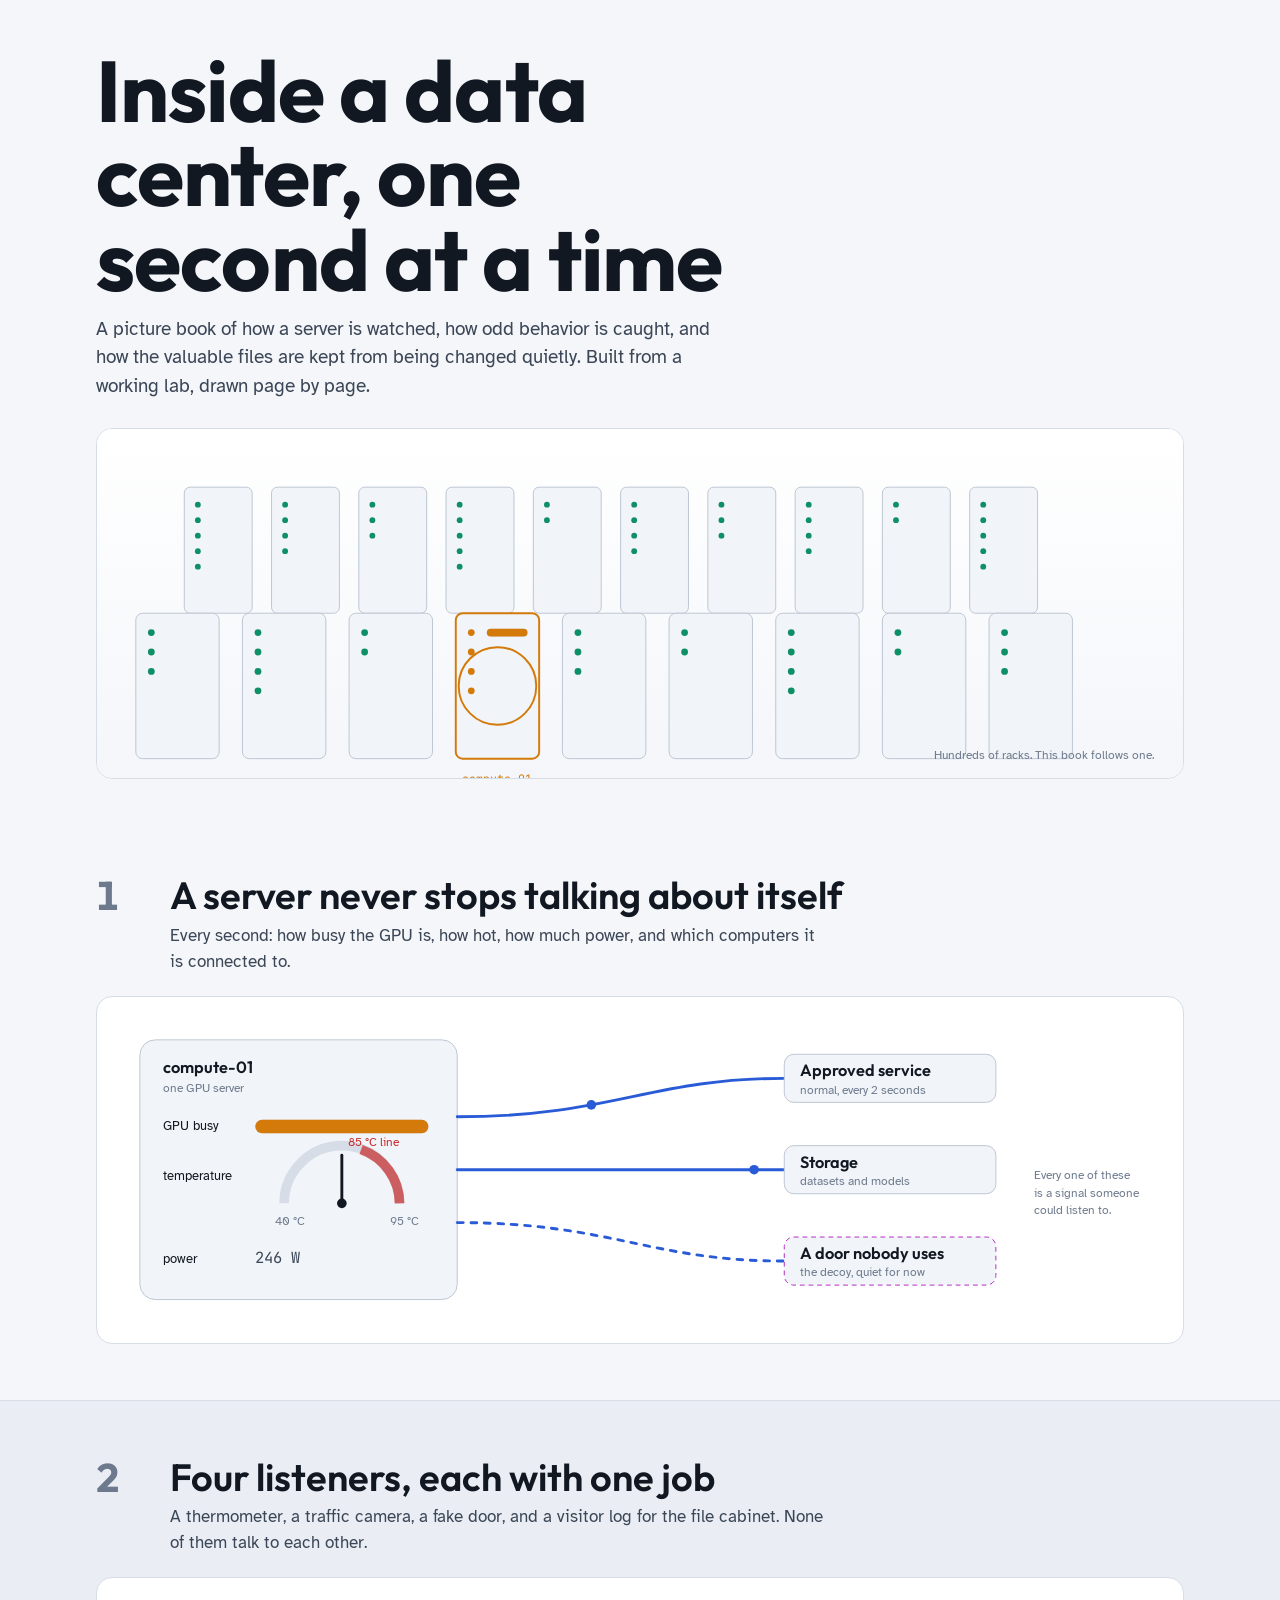
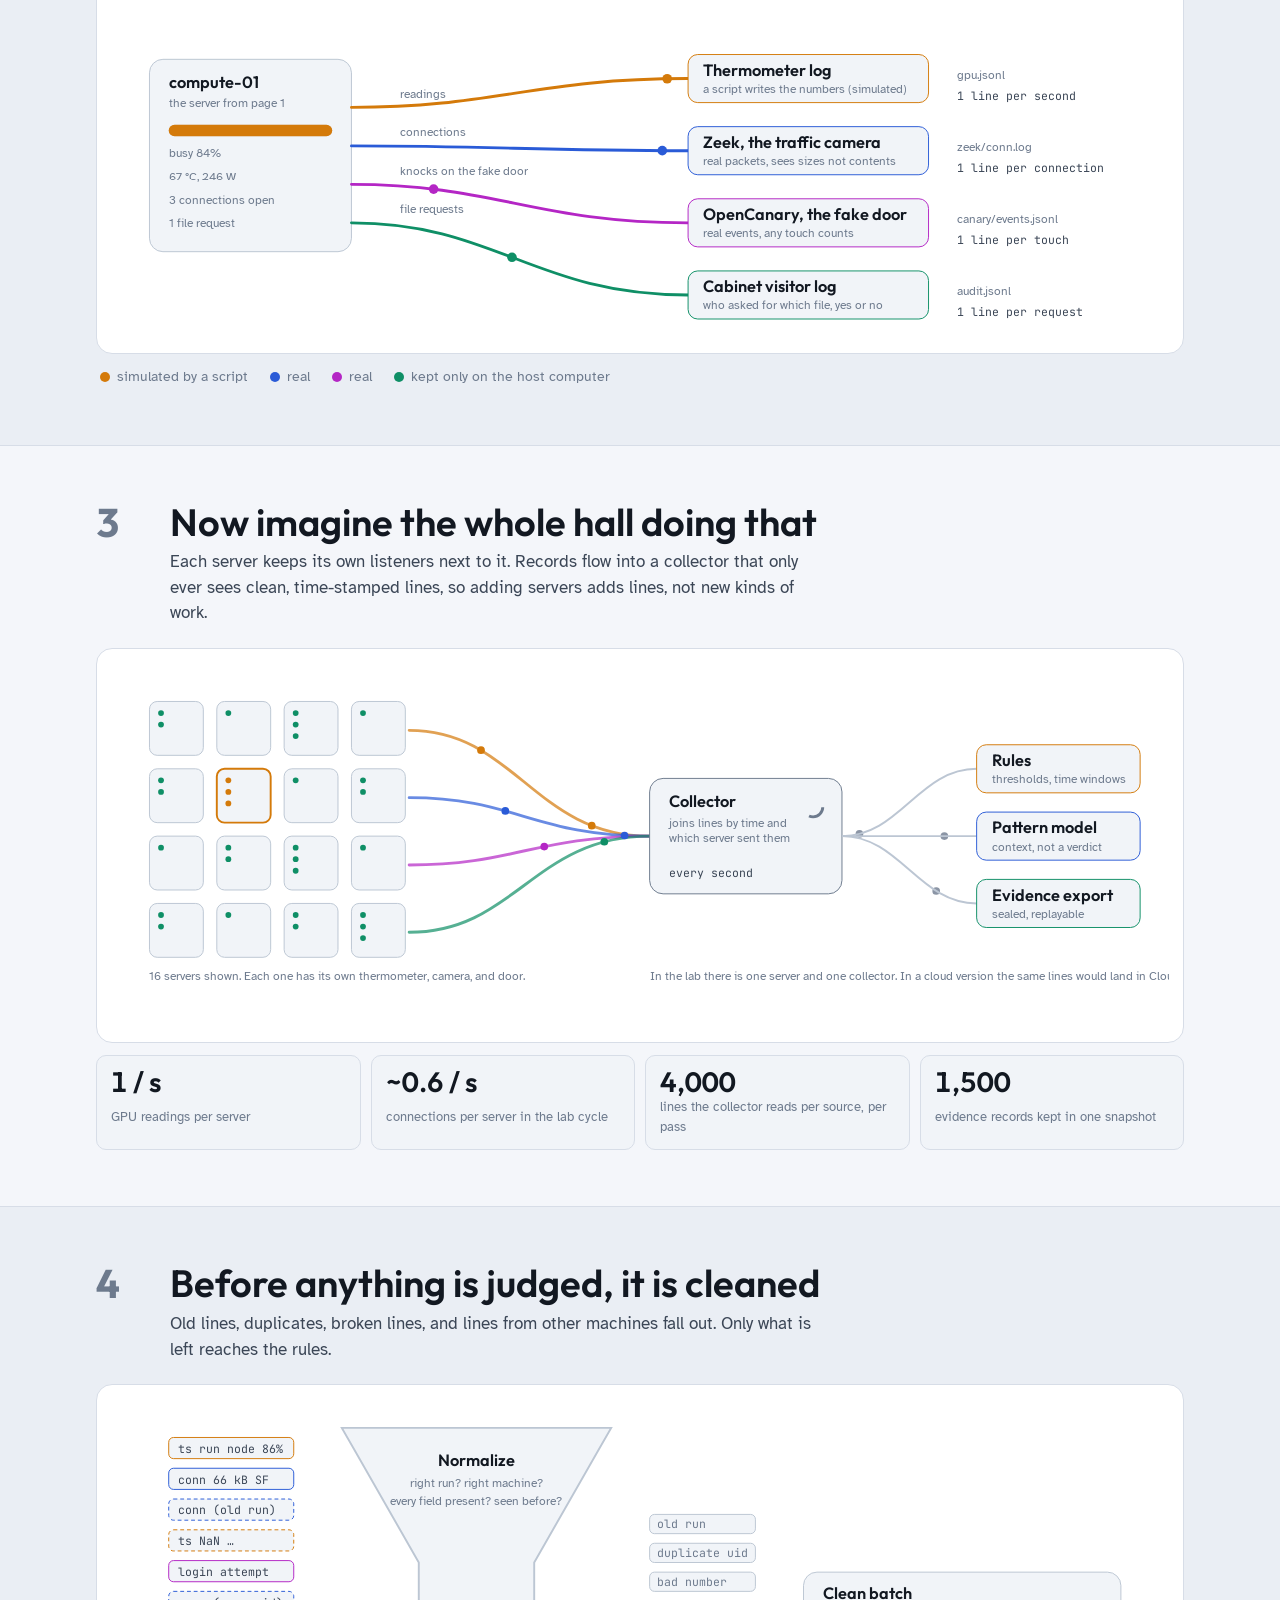
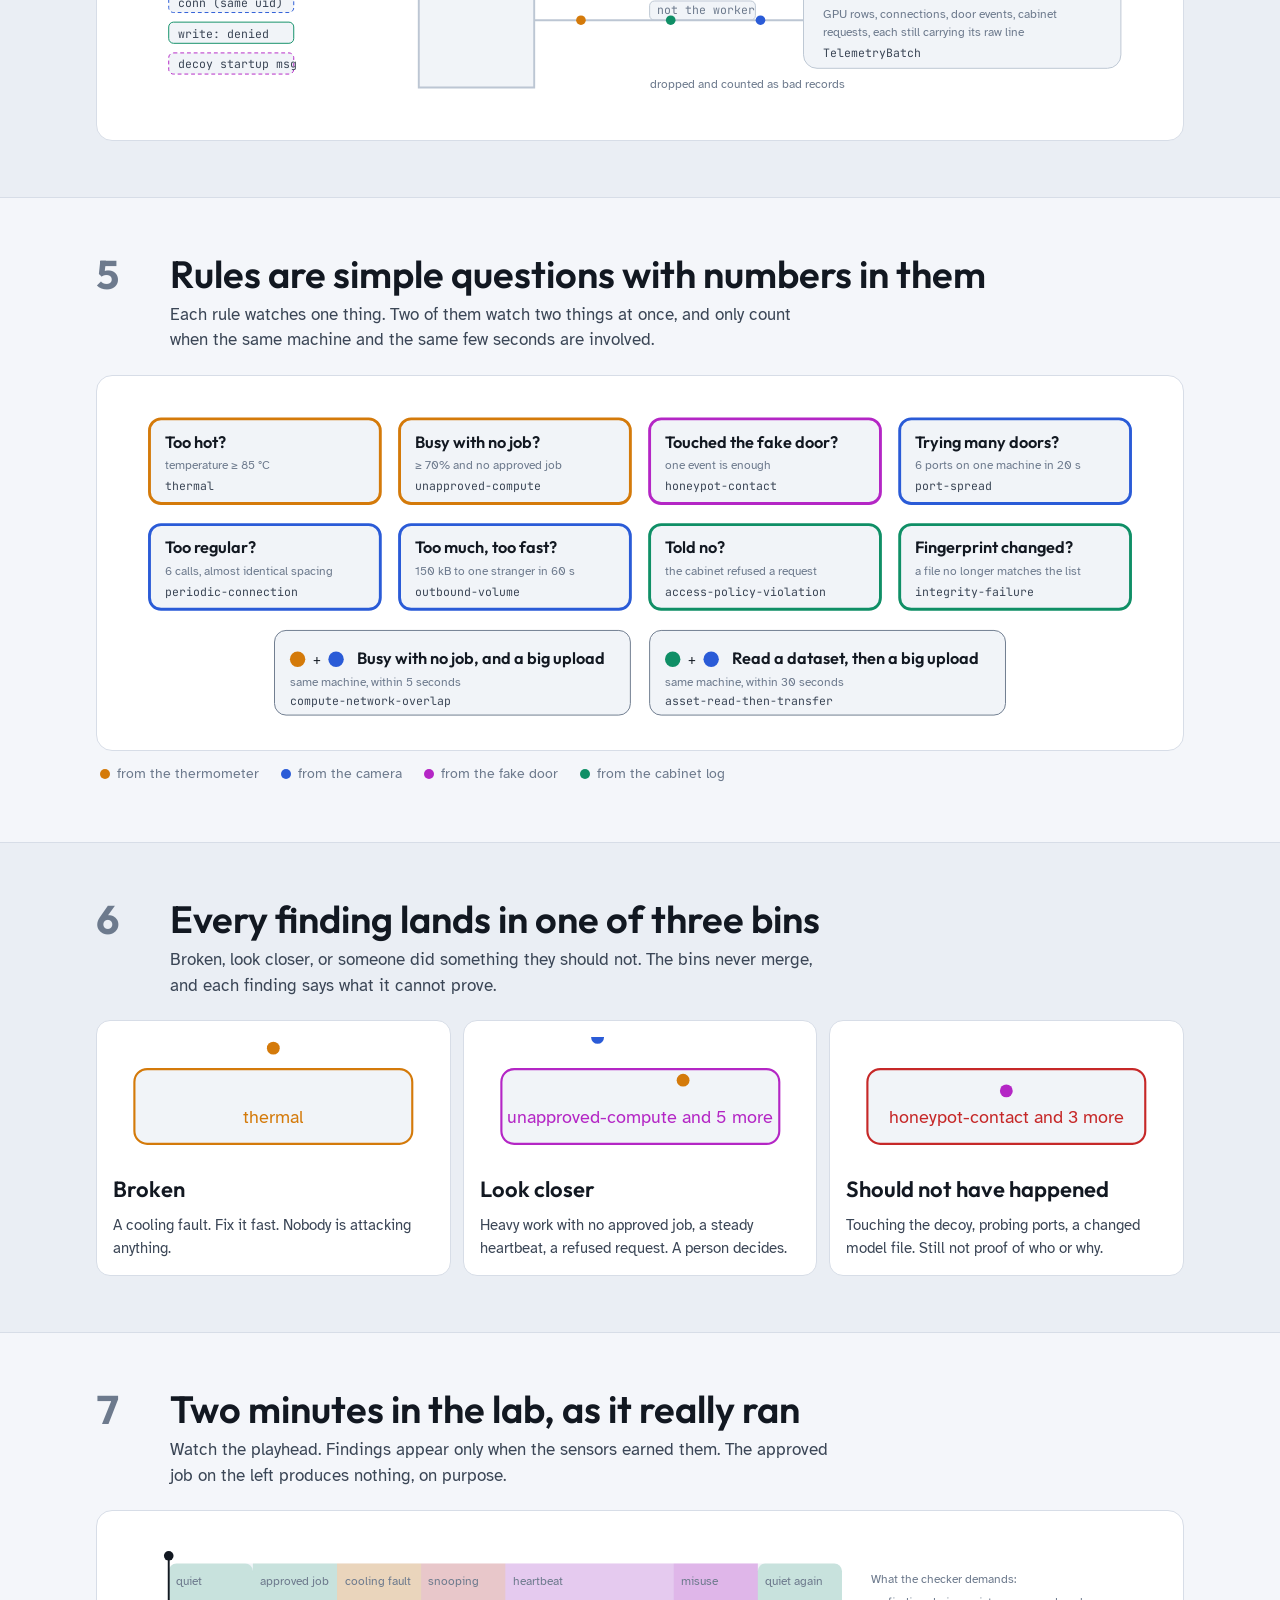
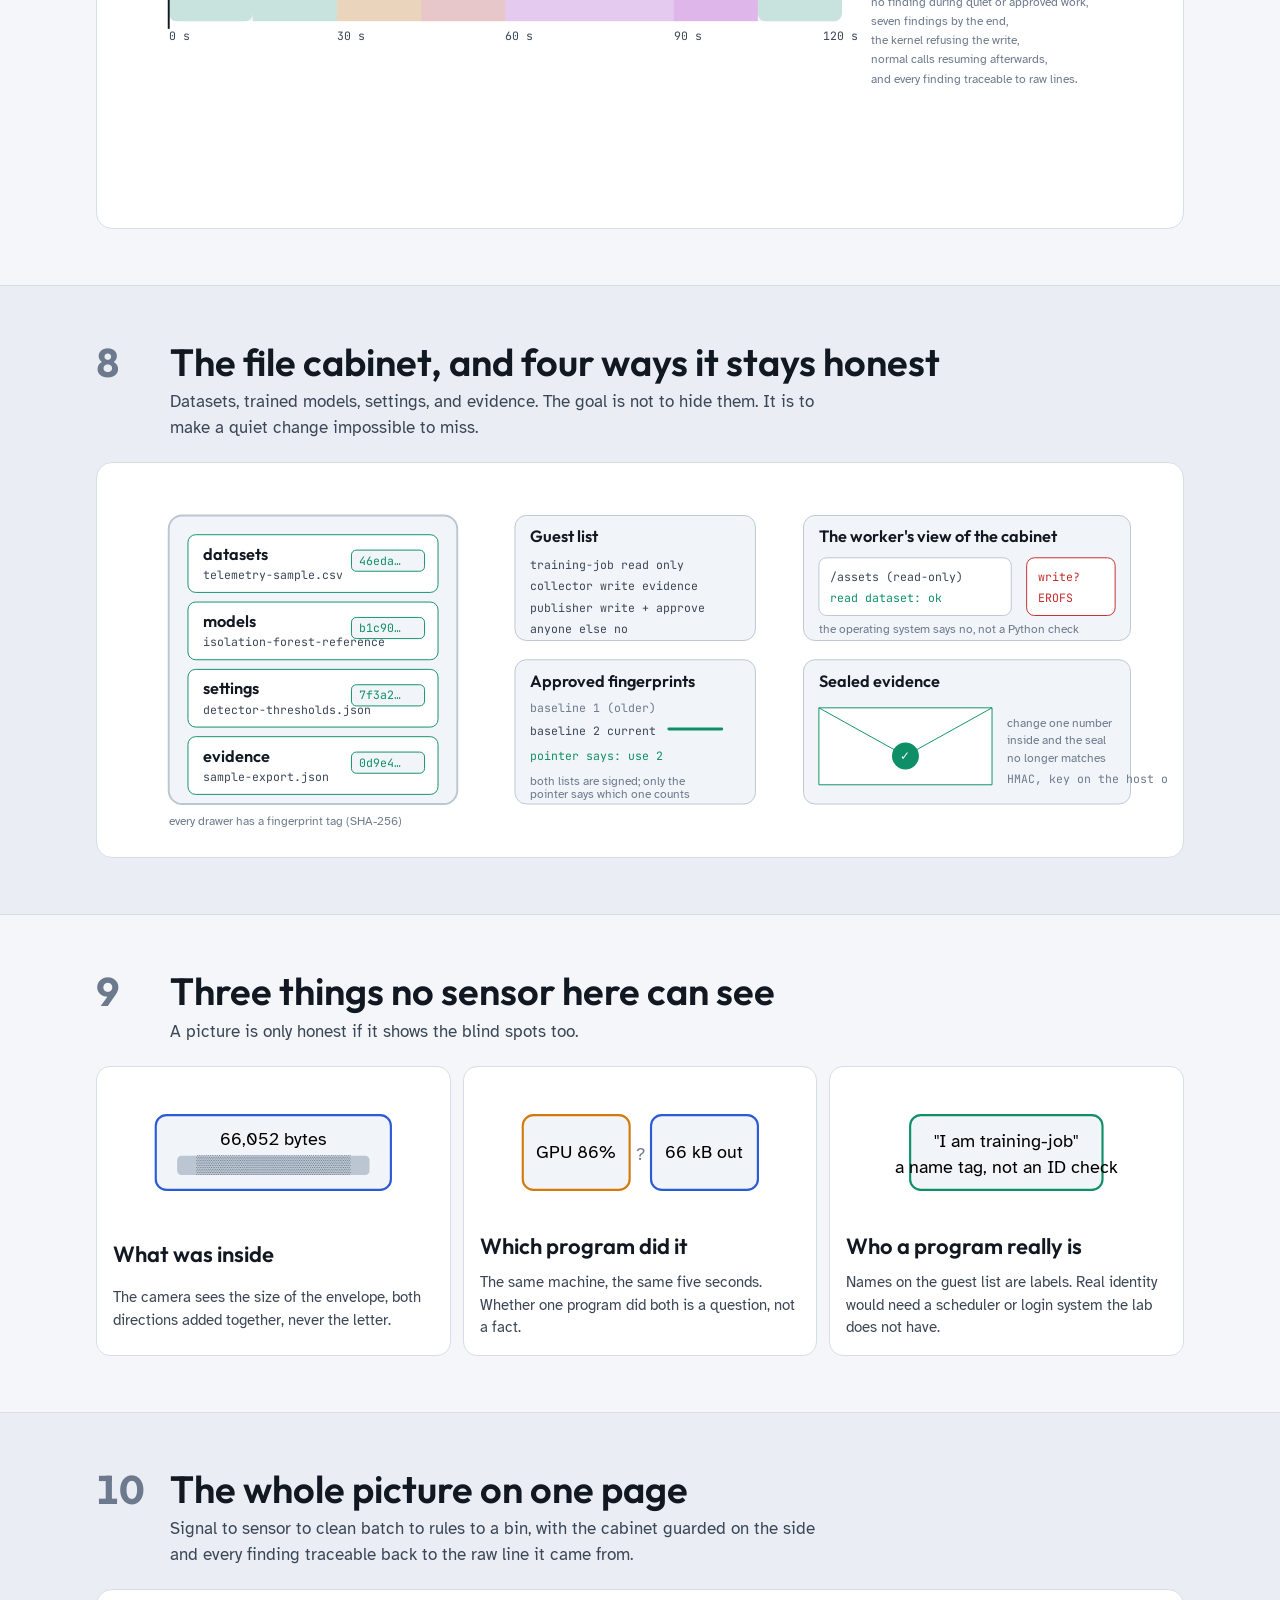
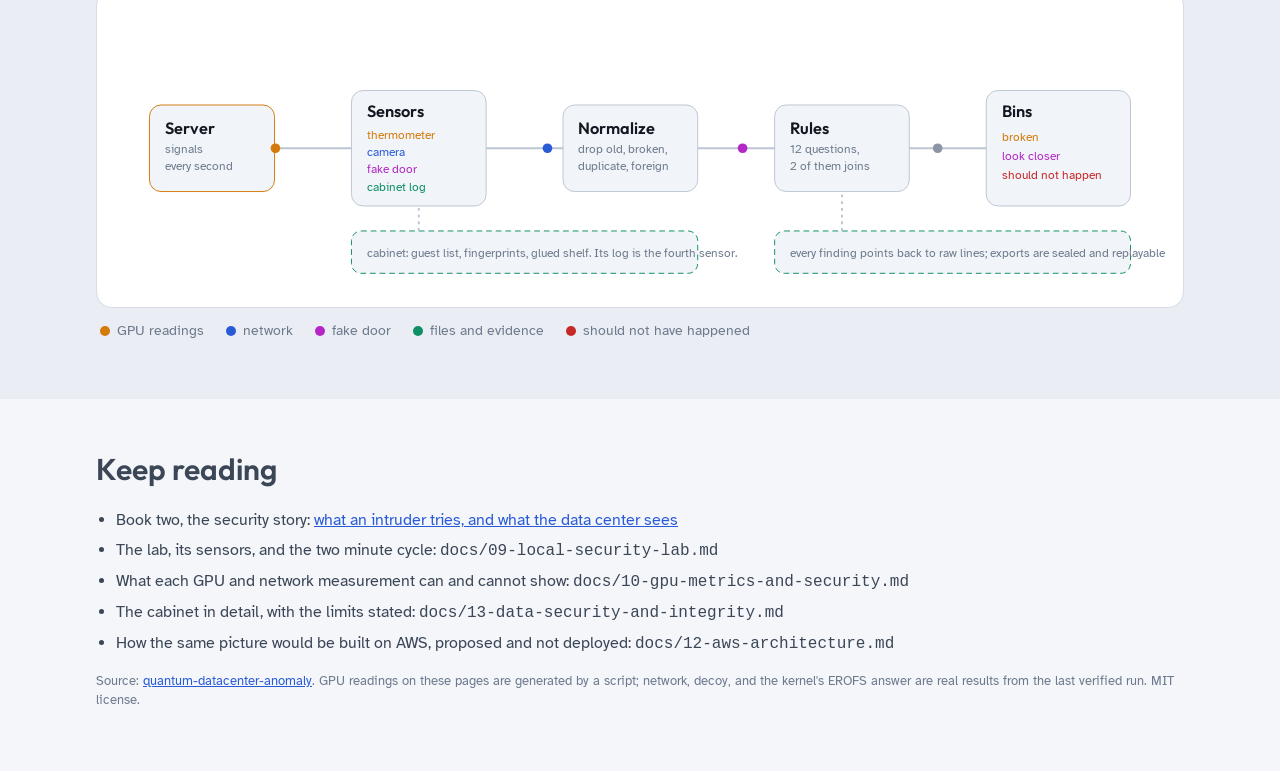
==== site/index.html @ ff5688a9 "Add static telemetry and security walkthroughs" ====
<!doctype html>
<html lang="en">
<head>
<meta charset="utf-8">
<meta name="viewport" content="width=device-width, initial-scale=1, viewport-fit=cover">
<meta name="description" content="A picture book of how a data center server is watched, how odd behavior is caught, and how valuable files are kept from quiet changes.">
<title>Sentinel Lab</title>
<link rel="stylesheet" href="https://fonts.googleapis.com/css2?family=Outfit:wght@500;600;700&family=Atkinson+Hyperlegible:wght@400;700&family=JetBrains+Mono:wght@400;500&display=swap">
<style>
/* Layout: a picture book. Each page is one large illustrated scene with a one-line caption.
   Dark first, like a data hall at night; the four stream colors never change meaning. */
:root {
  --bg: #0c1118; --bg-2: #111823; --panel: #161f2b; --panel-2: #1c2735; --ink: #eef3f9; --ink-2: #b9c4d2; --ink-3: #7f8ca0;
  --rule: #273343; --rule-2: #3a4859;
  --gpu: #f4a83a; --net: #6f97ff; --decoy: #e46ff2; --files: #43d3a0; --bad: #ff7a7a; --warn: #f4a83a; --good: #43d3a0; --grey: #8b95a5;
  --display: "Outfit", "Avenir Next", "Segoe UI", Helvetica, Arial, sans-serif;
  --body: "Atkinson Hyperlegible", Verdana, "Segoe UI", Helvetica, Arial, sans-serif;
  --mono: "JetBrains Mono", ui-monospace, Menlo, Consolas, monospace;
  --maxw: 1120px;
  color-scheme: dark;
}
@media (prefers-color-scheme: light) {
  :root:not([data-theme="dark"]) {
    --bg: #f4f6fa; --bg-2: #eaeef4; --panel: #ffffff; --panel-2: #f1f4f8; --ink: #121821; --ink-2: #3b4656; --ink-3: #6d7a8d;
    --rule: #d7dde7; --rule-2: #bcc6d3;
    --gpu: #d47a0a; --net: #2a5bd7; --decoy: #b426c5; --files: #0f8f66; --bad: #c62828; --warn: #d47a0a; --good: #0f8f66; --grey: #8b95a5;
    color-scheme: light;
  }
}
:root[data-theme="light"] {
  --bg: #f4f6fa; --bg-2: #eaeef4; --panel: #ffffff; --panel-2: #f1f4f8; --ink: #121821; --ink-2: #3b4656; --ink-3: #6d7a8d;
  --rule: #d7dde7; --rule-2: #bcc6d3;
  --gpu: #d47a0a; --net: #2a5bd7; --decoy: #b426c5; --files: #0f8f66; --bad: #c62828; --warn: #d47a0a; --good: #0f8f66; --grey: #8b95a5;
  color-scheme: light;
}
* { box-sizing: border-box; }
body { margin: 0; background: var(--bg); color: var(--ink); font-family: var(--body); font-size: 17px; line-height: 1.5; }
body::before { content: ""; position: fixed; inset: 0 0 auto; height: env(safe-area-inset-top, 0px); z-index: 10; background: var(--bg); }
a { color: var(--net); }
:focus-visible { outline: 3px solid var(--gpu); outline-offset: 2px; }
.wrap { max-width: var(--maxw); margin: 0 auto; padding-left: max(16px, env(safe-area-inset-left, 0px)); padding-right: max(16px, env(safe-area-inset-right, 0px)); }

/* book pages */
.page { padding-block: 56px; border-top: 1px solid var(--rule); }
.page:first-of-type { border-top: 0; }
.page.alt { background: var(--bg-2); }
.cap { display: grid; grid-template-columns: 56px 1fr; gap: 18px; align-items: start; margin-bottom: 22px; }
.cap .no { font-family: var(--display); font-weight: 700; font-size: 40px; line-height: 1; color: var(--ink-3); font-variant-numeric: tabular-nums; }
.cap h2 { font-family: var(--display); font-weight: 600; font-size: clamp(26px, 3.4vw, 38px); line-height: 1.1; margin: 0; text-wrap: balance; }
.cap p { margin: 6px 0 0; color: var(--ink-2); max-width: 60ch; font-size: 17px; }
.scene { background: var(--panel); border: 1px solid var(--rule); border-radius: 16px; padding: 14px; overflow-x: auto; }
.scene svg { display: block; width: 100%; height: auto; min-width: 720px; }
.scene text, .hall text { font-family: var(--body); fill: var(--ink); font-size: 14px; }
.scene .t, .hall .t { font-family: var(--display); font-weight: 600; font-size: 17px; }
.scene .s, .hall .s { fill: var(--ink-3); font-size: 12.5px; }
.scene .m, .hall .m { font-family: var(--mono); font-size: 12px; fill: var(--ink-2); }
.scene .box, .hall .box { fill: var(--panel-2); stroke: var(--rule-2); }
.scene .rail, .hall .rail { fill: none; stroke: var(--rule-2); stroke-width: 2; }
.scene .flow, .hall .flow { fill: none; stroke-width: 3; stroke-linecap: round; }
.f-gpu { stroke: var(--gpu); } .f-net { stroke: var(--net); } .f-decoy { stroke: var(--decoy); } .f-files { stroke: var(--files); } .f-grey { stroke: var(--grey); }
.d-gpu { fill: var(--gpu); } .d-net { fill: var(--net); } .d-decoy { fill: var(--decoy); } .d-files { fill: var(--files); } .d-grey { fill: var(--grey); } .d-bad { fill: var(--bad); } .d-good { fill: var(--good); }
.foot { display: flex; flex-wrap: wrap; gap: 8px 22px; font-size: 14px; color: var(--ink-3); padding: 12px 4px 2px; }
.foot span::before { content: ""; display: inline-block; width: 10px; height: 10px; border-radius: 50%; margin-right: 7px; vertical-align: -1px; background: var(--grey); }
.foot .gpu::before { background: var(--gpu); } .foot .net::before { background: var(--net); } .foot .decoy::before { background: var(--decoy); } .foot .files::before { background: var(--files); } .foot .bad::before { background: var(--bad); }

/* cover */
.cover { padding-block: 48px 40px; }
.cover h1 { font-family: var(--display); font-weight: 700; font-size: clamp(40px, 7vw, 86px); line-height: 0.98; margin: 0 0 14px; letter-spacing: -0.01em; max-width: 12ch; }
.cover p { color: var(--ink-2); font-size: 19px; max-width: 52ch; margin: 0 0 28px; }
.hall { background: var(--panel); border: 1px solid var(--rule); border-radius: 16px; overflow: hidden; }
.hall svg { display: block; width: 100%; height: auto; }
.led { animation: blink 2.4s infinite; }
.led:nth-child(3n) { animation-delay: .8s; } .led:nth-child(3n+1) { animation-delay: 1.6s; }
@keyframes blink { 0%, 60% { opacity: 1 } 70% { opacity: .25 } 80%, 100% { opacity: 1 } }

/* animations */
.breath { animation: breath 4s ease-in-out infinite; transform-origin: left center; }
@keyframes breath { 0%, 100% { transform: scaleX(.45) } 50% { transform: scaleX(.92) } }
.needle { animation: needle 4s ease-in-out infinite; transform-origin: 0 0; }
@keyframes needle { 0%, 100% { transform: rotate(-20deg) } 50% { transform: rotate(38deg) } }
.pulse { animation: pulse 1.6s ease-out infinite; transform-origin: center; }
@keyframes pulse { 0% { opacity: .9; transform: scale(.6) } 100% { opacity: 0; transform: scale(1.8) } }
.tick { animation: tick 1s steps(1) infinite; }
@keyframes tick { 0% { opacity: 1 } 50% { opacity: .35 } }
.sweep { animation: sweep 12s linear infinite; }
@keyframes sweep { from { transform: translateX(0) } to { transform: translateX(700px) } }
.pop { opacity: 0; animation-duration: 12s; animation-timing-function: linear; animation-iteration-count: infinite; }
.pop.at12 { animation-name: pop12; }
@keyframes pop12 { 0%, 12% { opacity: 0 } 13%, 100% { opacity: 1 } }
.pop.at20 { animation-name: pop20; }
@keyframes pop20 { 0%, 20% { opacity: 0 } 21%, 100% { opacity: 1 } }
.pop.at34 { animation-name: pop34; }
@keyframes pop34 { 0%, 34% { opacity: 0 } 35%, 100% { opacity: 1 } }
.pop.at36 { animation-name: pop36; }
@keyframes pop36 { 0%, 36% { opacity: 0 } 37%, 100% { opacity: 1 } }
.pop.at62 { animation-name: pop62; }
@keyframes pop62 { 0%, 62% { opacity: 0 } 63%, 100% { opacity: 1 } }
.pop.at78 { animation-name: pop78; }
@keyframes pop78 { 0%, 78% { opacity: 0 } 79%, 100% { opacity: 1 } }
.pop.at82 { animation-name: pop82; }
@keyframes pop82 { 0%, 82% { opacity: 0 } 83%, 100% { opacity: 1 } }
.pop.at84 { animation-name: pop84; }
@keyframes pop84 { 0%, 84% { opacity: 0 } 85%, 100% { opacity: 1 } }
.pop.at86 { animation-name: pop86; }
@keyframes pop86 { 0%, 86% { opacity: 0 } 87%, 100% { opacity: 1 } }
.fall { animation: fall 2.6s ease-in infinite; }
@keyframes fall { 0% { transform: translateY(0); opacity: 1 } 80% { opacity: 1 } 100% { transform: translateY(70px); opacity: 0 } }
.glow { animation: glow 2.6s infinite; }
@keyframes glow { 0%, 55% { opacity: .35 } 62%, 85% { opacity: 1 } 100% { opacity: .35 } }
.shake { animation: shake 3s infinite; transform-origin: center; }
@keyframes shake { 0%, 70%, 100% { transform: translateX(0) } 74% { transform: translateX(-3px) } 78% { transform: translateX(3px) } 82% { transform: translateX(-2px) } 86% { transform: translateX(0) } }
.spin { animation: spin 6s linear infinite; transform-origin: center; transform-box: fill-box; }
@keyframes spin { to { transform: rotate(360deg) } }
@media (prefers-reduced-motion: reduce) { .mover, .pulse { display: none } .breath, .needle, .tick, .sweep, .pop, .fall, .glow, .shake, .spin, .led { animation: none !important; opacity: 1 } }

/* counters (lambda console feel) */
.counters { display: grid; grid-template-columns: repeat(4, 1fr); gap: 10px; margin-top: 12px; }
.ctr { background: var(--panel-2); border: 1px solid var(--rule); border-radius: 10px; padding: 12px 14px; display: grid; gap: 2px; }
.ctr b { font-family: var(--display); font-weight: 600; font-size: 28px; line-height: 1; font-variant-numeric: tabular-nums; }
.ctr span { font-size: 13px; color: var(--ink-3); }
@media (max-width: 700px) { .counters { grid-template-columns: repeat(2, 1fr); } }

/* three bins */
.bins { display: grid; grid-template-columns: repeat(3, 1fr); gap: 12px; }
.bin { background: var(--panel); border: 1px solid var(--rule); border-radius: 14px; padding: 16px; display: grid; gap: 8px; }
.bin svg { width: 100%; height: auto; display: block; }
.bin h3 { font-family: var(--display); font-weight: 600; font-size: 22px; margin: 0; }
.bin p { margin: 0; color: var(--ink-2); font-size: 15px; }
@media (max-width: 760px) { .bins { grid-template-columns: 1fr; } }

/* back cover */
.back { padding-block: 48px 64px; color: var(--ink-2); }
.back .wrap { display: grid; gap: 16px; }
.back h2 { font-family: var(--display); font-weight: 600; font-size: 30px; margin: 0; }
.back ul { margin: 0; padding-left: 20px; display: grid; gap: 6px; font-size: 16px; }
.back small { color: var(--ink-3); font-size: 13px; }
</style>
</head>
<body>




<header class="wrap cover">
  <h1>Inside a data center, one second at a time</h1>
  <p>A picture book of how a server is watched, how odd behavior is caught, and how the valuable files are kept from being changed quietly. Built from a working lab, drawn page by page.</p>
  <div class="hall" aria-label="A data hall at night: rows of server racks with one rack highlighted">
    <svg viewBox="0 0 1120 360" role="img">
      <defs><linearGradient id="floor" x1="0" x2="0" y1="0" y2="1"><stop offset="0" stop-color="var(--panel)"/><stop offset="1" stop-color="var(--bg)"/></linearGradient></defs>
      <rect width="1120" height="360" fill="url(#floor)"/>
      <g id="racks">
        <!-- back row -->
        <g transform="translate(90 60)">
          <g><rect width="70" height="130" rx="6" class="box"/><g><circle class="led" cx="14" cy="18" r="3" fill="var(--good)"/><circle class="led" cx="14" cy="34" r="3" fill="var(--good)"/><circle class="led" cx="14" cy="50" r="3" fill="var(--good)"/><circle class="led" cx="14" cy="66" r="3" fill="var(--good)"/><circle class="led" cx="14" cy="82" r="3" fill="var(--good)"/></g></g>
          <g transform="translate(90 0)"><rect width="70" height="130" rx="6" class="box"/><g><circle class="led" cx="14" cy="18" r="3" fill="var(--good)"/><circle class="led" cx="14" cy="34" r="3" fill="var(--good)"/><circle class="led" cx="14" cy="50" r="3" fill="var(--good)"/><circle class="led" cx="14" cy="66" r="3" fill="var(--good)"/></g></g>
          <g transform="translate(180 0)"><rect width="70" height="130" rx="6" class="box"/><g><circle class="led" cx="14" cy="18" r="3" fill="var(--good)"/><circle class="led" cx="14" cy="34" r="3" fill="var(--good)"/><circle class="led" cx="14" cy="50" r="3" fill="var(--good)"/></g></g>
          <g transform="translate(270 0)"><rect width="70" height="130" rx="6" class="box"/><g><circle class="led" cx="14" cy="18" r="3" fill="var(--good)"/><circle class="led" cx="14" cy="34" r="3" fill="var(--good)"/><circle class="led" cx="14" cy="50" r="3" fill="var(--good)"/><circle class="led" cx="14" cy="66" r="3" fill="var(--good)"/><circle class="led" cx="14" cy="82" r="3" fill="var(--good)"/></g></g>
          <g transform="translate(360 0)"><rect width="70" height="130" rx="6" class="box"/><g><circle class="led" cx="14" cy="18" r="3" fill="var(--good)"/><circle class="led" cx="14" cy="34" r="3" fill="var(--good)"/></g></g>
          <g transform="translate(450 0)"><rect width="70" height="130" rx="6" class="box"/><g><circle class="led" cx="14" cy="18" r="3" fill="var(--good)"/><circle class="led" cx="14" cy="34" r="3" fill="var(--good)"/><circle class="led" cx="14" cy="50" r="3" fill="var(--good)"/><circle class="led" cx="14" cy="66" r="3" fill="var(--good)"/></g></g>
          <g transform="translate(540 0)"><rect width="70" height="130" rx="6" class="box"/><g><circle class="led" cx="14" cy="18" r="3" fill="var(--good)"/><circle class="led" cx="14" cy="34" r="3" fill="var(--good)"/><circle class="led" cx="14" cy="50" r="3" fill="var(--good)"/></g></g>
          <g transform="translate(630 0)"><rect width="70" height="130" rx="6" class="box"/><g><circle class="led" cx="14" cy="18" r="3" fill="var(--good)"/><circle class="led" cx="14" cy="34" r="3" fill="var(--good)"/><circle class="led" cx="14" cy="50" r="3" fill="var(--good)"/><circle class="led" cx="14" cy="66" r="3" fill="var(--good)"/></g></g>
          <g transform="translate(720 0)"><rect width="70" height="130" rx="6" class="box"/><g><circle class="led" cx="14" cy="18" r="3" fill="var(--good)"/><circle class="led" cx="14" cy="34" r="3" fill="var(--good)"/></g></g>
          <g transform="translate(810 0)"><rect width="70" height="130" rx="6" class="box"/><g><circle class="led" cx="14" cy="18" r="3" fill="var(--good)"/><circle class="led" cx="14" cy="34" r="3" fill="var(--good)"/><circle class="led" cx="14" cy="50" r="3" fill="var(--good)"/><circle class="led" cx="14" cy="66" r="3" fill="var(--good)"/><circle class="led" cx="14" cy="82" r="3" fill="var(--good)"/></g></g>
        </g>
        <!-- front row, one highlighted -->
        <g transform="translate(40 190)">
          <g><rect width="86" height="150" rx="7" class="box"/><circle class="led" cx="16" cy="20" r="3.5" fill="var(--good)"/><circle class="led" cx="16" cy="40" r="3.5" fill="var(--good)"/><circle class="led" cx="16" cy="60" r="3.5" fill="var(--good)"/></g>
          <g transform="translate(110 0)"><rect width="86" height="150" rx="7" class="box"/><circle class="led" cx="16" cy="20" r="3.5" fill="var(--good)"/><circle class="led" cx="16" cy="40" r="3.5" fill="var(--good)"/><circle class="led" cx="16" cy="60" r="3.5" fill="var(--good)"/><circle class="led" cx="16" cy="80" r="3.5" fill="var(--good)"/></g>
          <g transform="translate(220 0)"><rect width="86" height="150" rx="7" class="box"/><circle class="led" cx="16" cy="20" r="3.5" fill="var(--good)"/><circle class="led" cx="16" cy="40" r="3.5" fill="var(--good)"/></g>
          <g transform="translate(330 0)">
            <rect width="86" height="150" rx="7" fill="var(--panel-2)" stroke="var(--gpu)" stroke-width="2"/>
            <circle class="led" cx="16" cy="20" r="3.5" fill="var(--gpu)"/><circle class="led" cx="16" cy="40" r="3.5" fill="var(--gpu)"/><circle class="led" cx="16" cy="60" r="3.5" fill="var(--gpu)"/><circle class="led" cx="16" cy="80" r="3.5" fill="var(--gpu)"/>
            <rect x="32" y="16" width="42" height="8" rx="4" fill="var(--rule)"/><rect class="breath" x="32" y="16" width="42" height="8" rx="4" fill="var(--gpu)"/>
            <text class="m" x="43" y="175" fill="var(--gpu)" style="fill: var(--gpu)" text-anchor="middle">compute-01</text>
            <circle class="pulse" cx="43" cy="75" r="40" fill="none" stroke="var(--gpu)" stroke-width="2"/>
          </g>
          <g transform="translate(440 0)"><rect width="86" height="150" rx="7" class="box"/><circle class="led" cx="16" cy="20" r="3.5" fill="var(--good)"/><circle class="led" cx="16" cy="40" r="3.5" fill="var(--good)"/><circle class="led" cx="16" cy="60" r="3.5" fill="var(--good)"/></g>
          <g transform="translate(550 0)"><rect width="86" height="150" rx="7" class="box"/><circle class="led" cx="16" cy="20" r="3.5" fill="var(--good)"/><circle class="led" cx="16" cy="40" r="3.5" fill="var(--good)"/></g>
          <g transform="translate(660 0)"><rect width="86" height="150" rx="7" class="box"/><circle class="led" cx="16" cy="20" r="3.5" fill="var(--good)"/><circle class="led" cx="16" cy="40" r="3.5" fill="var(--good)"/><circle class="led" cx="16" cy="60" r="3.5" fill="var(--good)"/><circle class="led" cx="16" cy="80" r="3.5" fill="var(--good)"/></g>
          <g transform="translate(770 0)"><rect width="86" height="150" rx="7" class="box"/><circle class="led" cx="16" cy="20" r="3.5" fill="var(--good)"/><circle class="led" cx="16" cy="40" r="3.5" fill="var(--good)"/></g>
          <g transform="translate(880 0)"><rect width="86" height="150" rx="7" class="box"/><circle class="led" cx="16" cy="20" r="3.5" fill="var(--good)"/><circle class="led" cx="16" cy="40" r="3.5" fill="var(--good)"/><circle class="led" cx="16" cy="60" r="3.5" fill="var(--good)"/></g>
        </g>
      </g>
      <text class="s" x="1090" y="340" text-anchor="end">Hundreds of racks. This book follows one.</text>
    </svg>
  </div>
</header>

<!-- PAGE 1: one server breathing -->
<section class="page">
  <div class="wrap">
    <div class="cap"><span class="no">1</span><div><h2>A server never stops talking about itself</h2><p>Every second: how busy the GPU is, how hot, how much power, and which computers it is connected to.</p></div></div>
    <div class="scene" aria-label="One server with live gauges for utilization, temperature, and power, and three connections pulsing to other computers">
      <svg viewBox="0 0 1100 330" role="img">
        <rect class="box" x="30" y="30" width="330" height="270" rx="16"/>
        <text class="t" x="54" y="64">compute-01</text><text class="s" x="54" y="84">one GPU server</text>
        <!-- utilization -->
        <text x="54" y="124">GPU busy</text><rect x="150" y="113" width="180" height="14" rx="7" fill="var(--rule)"/><rect class="breath" x="150" y="113" width="180" height="14" rx="7" fill="var(--gpu)"/>
        <!-- temperature gauge -->
        <text x="54" y="176">temperature</text>
        <g transform="translate(240 200)"><path d="M-60 0 A60 60 0 0 1 60 0" fill="none" stroke="var(--rule)" stroke-width="10"/><path d="M20 -56 A60 60 0 0 1 60 0" fill="none" stroke="var(--bad)" stroke-width="10" opacity=".7"/><g class="needle"><line x1="0" y1="0" x2="0" y2="-50" stroke="var(--ink)" stroke-width="3" stroke-linecap="round"/></g><circle r="5" fill="var(--ink)"/></g>
        <text class="s" x="170" y="222">40 °C</text><text class="s" x="290" y="222">95 °C</text><text class="s" x="246" y="140" style="fill: var(--bad)">85 °C line</text>
        <!-- power -->
        <text x="54" y="262">power</text><g class="tick"><text class="m" x="150" y="262" style="font-size:16px">246 W</text></g>
        <!-- connections -->
        <path class="flow f-net" d="M360 110 C 520 110, 560 70, 700 70"/>
        <path class="flow f-net" d="M360 165 C 520 165, 560 165, 700 165"/>
        <path class="flow f-net" d="M360 220 C 520 220, 560 260, 700 260" stroke-dasharray="6 8"/>
        <g class="mover"><circle r="5" class="d-net"><animateMotion dur="2s" repeatCount="indefinite" path="M360 110 C 520 110, 560 70, 700 70"/></circle><circle r="5" class="d-net"><animateMotion dur="2s" begin="1s" repeatCount="indefinite" path="M360 165 C 520 165, 560 165, 700 165"/></circle></g>
        <rect class="box" x="700" y="45" width="220" height="50" rx="10"/><text class="t" x="716" y="68">Approved service</text><text class="s" x="716" y="86">normal, every 2 seconds</text>
        <rect class="box" x="700" y="140" width="220" height="50" rx="10"/><text class="t" x="716" y="163">Storage</text><text class="s" x="716" y="181">datasets and models</text>
        <rect x="700" y="235" width="220" height="50" rx="10" fill="var(--panel-2)" stroke="var(--decoy)" stroke-dasharray="5 4"/><text class="t" x="716" y="258">A door nobody uses</text><text class="s" x="716" y="276">the decoy, quiet for now</text>
        <text class="s" x="960" y="175">Every one of these</text><text class="s" x="960" y="193">is a signal someone</text><text class="s" x="960" y="211">could listen to.</text>
      </svg>
    </div>
  </div>
</section>

<!-- PAGE 2: sensors listen -->
<section class="page alt">
  <div class="wrap">
    <div class="cap"><span class="no">2</span><div><h2>Four listeners, each with one job</h2><p>A thermometer, a traffic camera, a fake door, and a visitor log for the file cabinet. None of them talk to each other.</p></div></div>
    <div class="scene" aria-label="Four streams leave the server toward four sensors: thermometer log, Zeek, OpenCanary, and the cabinet visitor log">
      <svg viewBox="0 0 1100 360" role="img">
        <defs>
          <path id="q1" d="M250 120 C 400 120, 440 90, 600 90"/><path id="q2" d="M250 160 C 400 160, 440 165, 600 165"/>
          <path id="q3" d="M250 200 C 400 200, 440 240, 600 240"/><path id="q4" d="M250 240 C 400 240, 440 315, 600 315"/>
        </defs>
        <rect class="box" x="40" y="70" width="210" height="200" rx="14"/><text class="t" x="60" y="100">compute-01</text><text class="s" x="60" y="120">the server from page 1</text>
        <rect x="60" y="138" width="170" height="12" rx="6" fill="var(--rule)"/><rect class="breath" x="60" y="138" width="170" height="12" rx="6" fill="var(--gpu)"/>
        <text class="s" x="60" y="172">busy 84%</text><text class="s" x="60" y="196">67 °C, 246 W</text><text class="s" x="60" y="220">3 connections open</text><text class="s" x="60" y="244">1 file request</text>
        <use href="#q1" class="flow f-gpu"/><use href="#q2" class="flow f-net"/><use href="#q3" class="flow f-decoy"/><use href="#q4" class="flow f-files"/>
        <text class="s" x="300" y="110">readings</text><text class="s" x="300" y="150">connections</text><text class="s" x="300" y="190">knocks on the fake door</text><text class="s" x="300" y="230">file requests</text>
        <g class="mover">
          <circle r="5" class="d-gpu"><animateMotion dur="3s" repeatCount="indefinite"><mpath href="#q1"/></animateMotion></circle>
          <circle r="5" class="d-net"><animateMotion dur="2.4s" begin=".6s" repeatCount="indefinite"><mpath href="#q2"/></animateMotion></circle>
          <circle r="5" class="d-decoy"><animateMotion dur="4.2s" begin="1.8s" repeatCount="indefinite"><mpath href="#q3"/></animateMotion></circle>
          <circle r="5" class="d-files"><animateMotion dur="3.6s" begin="1.1s" repeatCount="indefinite"><mpath href="#q4"/></animateMotion></circle>
        </g>
        <g><rect class="box" x="600" y="65" width="250" height="50" rx="10" style="stroke: var(--gpu)"/><text class="t" x="616" y="87">Thermometer log</text><text class="s" x="616" y="105">a script writes the numbers (simulated)</text></g>
        <g><rect class="box" x="600" y="140" width="250" height="50" rx="10" style="stroke: var(--net)"/><text class="t" x="616" y="162">Zeek, the traffic camera</text><text class="s" x="616" y="180">real packets, sees sizes not contents</text></g>
        <g><rect class="box" x="600" y="215" width="250" height="50" rx="10" style="stroke: var(--decoy)"/><text class="t" x="616" y="237">OpenCanary, the fake door</text><text class="s" x="616" y="255">real events, any touch counts</text></g>
        <g><rect class="box" x="600" y="290" width="250" height="50" rx="10" style="stroke: var(--files)"/><text class="t" x="616" y="312">Cabinet visitor log</text><text class="s" x="616" y="330">who asked for which file, yes or no</text></g>
        <text class="s" x="880" y="90">gpu.jsonl</text><text class="s" x="880" y="165">zeek/conn.log</text><text class="s" x="880" y="240">canary/events.jsonl</text><text class="s" x="880" y="315">audit.jsonl</text>
        <text class="m" x="880" y="112">1 line per second</text><text class="m" x="880" y="187">1 line per connection</text><text class="m" x="880" y="262">1 line per touch</text><text class="m" x="880" y="337">1 line per request</text>
      </svg>
    </div>
    <div class="foot"><span class="gpu">simulated by a script</span><span class="net">real</span><span class="decoy">real</span><span class="files">kept only on the host computer</span></div>
  </div>
</section>

<!-- PAGE 3: scale -->
<section class="page">
  <div class="wrap">
    <div class="cap"><span class="no">3</span><div><h2>Now imagine the whole hall doing that</h2><p>Each server keeps its own listeners next to it. Records flow into a collector that only ever sees clean, time-stamped lines, so adding servers adds lines, not new kinds of work.</p></div></div>
    <div class="scene" aria-label="A grid of many servers, each sending records into a shared collector that fans out to findings">
      <svg viewBox="0 0 1100 380" role="img">
        <g id="grid">
          <g transform="translate(40 40)">
            <g><rect class="box" width="56" height="56" rx="8"/><circle cx="12" cy="12" r="3" class="led d-good"/><circle cx="12" cy="24" r="3" class="led d-good"/></g>
            <g transform="translate(70 0)"><rect class="box" width="56" height="56" rx="8"/><circle cx="12" cy="12" r="3" class="led d-good"/></g>
            <g transform="translate(140 0)"><rect class="box" width="56" height="56" rx="8"/><circle cx="12" cy="12" r="3" class="led d-good"/><circle cx="12" cy="24" r="3" class="led d-good"/><circle cx="12" cy="36" r="3" class="led d-good"/></g>
            <g transform="translate(210 0)"><rect class="box" width="56" height="56" rx="8"/><circle cx="12" cy="12" r="3" class="led d-good"/></g>
            <g transform="translate(0 70)"><rect class="box" width="56" height="56" rx="8"/><circle cx="12" cy="12" r="3" class="led d-good"/><circle cx="12" cy="24" r="3" class="led d-good"/></g>
            <g transform="translate(70 70)"><rect width="56" height="56" rx="8" fill="var(--panel-2)" stroke="var(--gpu)" stroke-width="2"/><circle cx="12" cy="12" r="3" class="led d-gpu"/><circle cx="12" cy="24" r="3" class="led d-gpu"/><circle cx="12" cy="36" r="3" class="led d-gpu"/></g>
            <g transform="translate(140 70)"><rect class="box" width="56" height="56" rx="8"/><circle cx="12" cy="12" r="3" class="led d-good"/></g>
            <g transform="translate(210 70)"><rect class="box" width="56" height="56" rx="8"/><circle cx="12" cy="12" r="3" class="led d-good"/><circle cx="12" cy="24" r="3" class="led d-good"/></g>
            <g transform="translate(0 140)"><rect class="box" width="56" height="56" rx="8"/><circle cx="12" cy="12" r="3" class="led d-good"/></g>
            <g transform="translate(70 140)"><rect class="box" width="56" height="56" rx="8"/><circle cx="12" cy="12" r="3" class="led d-good"/><circle cx="12" cy="24" r="3" class="led d-good"/></g>
            <g transform="translate(140 140)"><rect class="box" width="56" height="56" rx="8"/><circle cx="12" cy="12" r="3" class="led d-good"/><circle cx="12" cy="24" r="3" class="led d-good"/><circle cx="12" cy="36" r="3" class="led d-good"/></g>
            <g transform="translate(210 140)"><rect class="box" width="56" height="56" rx="8"/><circle cx="12" cy="12" r="3" class="led d-good"/></g>
            <g transform="translate(0 210)"><rect class="box" width="56" height="56" rx="8"/><circle cx="12" cy="12" r="3" class="led d-good"/><circle cx="12" cy="24" r="3" class="led d-good"/></g>
            <g transform="translate(70 210)"><rect class="box" width="56" height="56" rx="8"/><circle cx="12" cy="12" r="3" class="led d-good"/></g>
            <g transform="translate(140 210)"><rect class="box" width="56" height="56" rx="8"/><circle cx="12" cy="12" r="3" class="led d-good"/><circle cx="12" cy="24" r="3" class="led d-good"/></g>
            <g transform="translate(210 210)"><rect class="box" width="56" height="56" rx="8"/><circle cx="12" cy="12" r="3" class="led d-good"/><circle cx="12" cy="24" r="3" class="led d-good"/><circle cx="12" cy="36" r="3" class="led d-good"/></g>
          </g>
          <text class="s" x="40" y="330">16 servers shown. Each one has its own thermometer, camera, and door.</text>
        </g>
        <!-- streams converge -->
        <defs>
          <path id="c1" d="M310 70 C 420 70, 440 180, 560 180"/><path id="c2" d="M310 140 C 420 140, 440 180, 560 180"/>
          <path id="c3" d="M310 210 C 420 210, 440 180, 560 180"/><path id="c4" d="M310 280 C 420 280, 440 180, 560 180"/>
          <path id="o1" d="M760 180 C 820 180, 840 110, 900 110"/><path id="o2" d="M760 180 L 900 180"/><path id="o3" d="M760 180 C 820 180, 840 250, 900 250"/>
        </defs>
        <use href="#c1" class="flow f-gpu" opacity=".7"/><use href="#c2" class="flow f-net" opacity=".7"/><use href="#c3" class="flow f-decoy" opacity=".7"/><use href="#c4" class="flow f-files" opacity=".7"/>
        <g class="mover">
          <circle r="4" class="d-gpu"><animateMotion dur="2.2s" repeatCount="indefinite"><mpath href="#c1"/></animateMotion></circle>
          <circle r="4" class="d-gpu"><animateMotion dur="2.2s" begin="1.1s" repeatCount="indefinite"><mpath href="#c1"/></animateMotion></circle>
          <circle r="4" class="d-net"><animateMotion dur="1.8s" begin=".3s" repeatCount="indefinite"><mpath href="#c2"/></animateMotion></circle>
          <circle r="4" class="d-net"><animateMotion dur="1.8s" begin="1.2s" repeatCount="indefinite"><mpath href="#c2"/></animateMotion></circle>
          <circle r="4" class="d-decoy"><animateMotion dur="3.4s" begin=".9s" repeatCount="indefinite"><mpath href="#c3"/></animateMotion></circle>
          <circle r="4" class="d-files"><animateMotion dur="2.8s" begin=".5s" repeatCount="indefinite"><mpath href="#c4"/></animateMotion></circle>
          <circle r="4" class="d-grey"><animateMotion dur="1.6s" repeatCount="indefinite"><mpath href="#o2"/></animateMotion></circle>
          <circle r="4" class="d-grey"><animateMotion dur="1.9s" begin=".7s" repeatCount="indefinite"><mpath href="#o1"/></animateMotion></circle>
          <circle r="4" class="d-grey"><animateMotion dur="2.1s" begin="1.3s" repeatCount="indefinite"><mpath href="#o3"/></animateMotion></circle>
        </g>
        <!-- collector -->
        <rect class="box" x="560" y="120" width="200" height="120" rx="14" style="stroke: var(--ink-3)"/>
        <text class="t" x="580" y="150">Collector</text><text class="s" x="580" y="170">joins lines by time and</text><text class="s" x="580" y="186">which server sent them</text>
        <g class="spin"><circle cx="730" cy="150" r="10" fill="none" stroke="var(--ink-3)" stroke-width="3" stroke-dasharray="20 44"/></g>
        <text class="m" x="580" y="222">every second</text>
        <use href="#o1" class="rail"/><use href="#o2" class="rail"/><use href="#o3" class="rail"/>
        <rect class="box" x="900" y="85" width="170" height="50" rx="10" style="stroke: var(--gpu)"/><text class="t" x="916" y="107">Rules</text><text class="s" x="916" y="125">thresholds, time windows</text>
        <rect class="box" x="900" y="155" width="170" height="50" rx="10" style="stroke: var(--net)"/><text class="t" x="916" y="177">Pattern model</text><text class="s" x="916" y="195">context, not a verdict</text>
        <rect class="box" x="900" y="225" width="170" height="50" rx="10" style="stroke: var(--files)"/><text class="t" x="916" y="247">Evidence export</text><text class="s" x="916" y="265">sealed, replayable</text>
        <text class="s" x="560" y="330">In the lab there is one server and one collector. In a cloud version the same lines would land in CloudWatch and S3 instead of a folder.</text>
      </svg>
    </div>
    <div class="counters">
      <div class="ctr"><b>1 / s</b><span>GPU readings per server</span></div>
      <div class="ctr"><b>~0.6 / s</b><span>connections per server in the lab cycle</span></div>
      <div class="ctr"><b>4,000</b><span>lines the collector reads per source, per pass</span></div>
      <div class="ctr"><b>1,500</b><span>evidence records kept in one snapshot</span></div>
    </div>
  </div>
</section>

<!-- PAGE 4: cleaning funnel -->
<section class="page alt">
  <div class="wrap">
    <div class="cap"><span class="no">4</span><div><h2>Before anything is judged, it is cleaned</h2><p>Old lines, duplicates, broken lines, and lines from other machines fall out. Only what is left reaches the rules.</p></div></div>
    <div class="scene" aria-label="Records drop into a funnel; rejected ones fall away labeled old run, duplicate, broken, other machine; survivors continue to the rules">
      <svg viewBox="0 0 1100 340" role="img">
        <!-- incoming lines -->
        <g>
          <rect x="60" y="40" width="130" height="22" rx="5" fill="var(--panel-2)" stroke="var(--gpu)"/><text class="m" x="70" y="56">ts run node 86%</text>
          <rect x="60" y="72" width="130" height="22" rx="5" fill="var(--panel-2)" stroke="var(--net)"/><text class="m" x="70" y="88">conn 66 kB SF</text>
          <rect x="60" y="104" width="130" height="22" rx="5" fill="var(--panel-2)" stroke="var(--net)" stroke-dasharray="4 3"/><text class="m" x="70" y="120">conn (old run)</text>
          <rect x="60" y="136" width="130" height="22" rx="5" fill="var(--panel-2)" stroke="var(--gpu)" stroke-dasharray="4 3"/><text class="m" x="70" y="152">ts NaN …</text>
          <rect x="60" y="168" width="130" height="22" rx="5" fill="var(--panel-2)" stroke="var(--decoy)"/><text class="m" x="70" y="184">login attempt</text>
          <rect x="60" y="200" width="130" height="22" rx="5" fill="var(--panel-2)" stroke="var(--net)" stroke-dasharray="4 3"/><text class="m" x="70" y="216">conn (same uid)</text>
          <rect x="60" y="232" width="130" height="22" rx="5" fill="var(--panel-2)" stroke="var(--files)"/><text class="m" x="70" y="248">write: denied</text>
          <rect x="60" y="264" width="130" height="22" rx="5" fill="var(--panel-2)" stroke="var(--decoy)" stroke-dasharray="4 3"/><text class="m" x="70" y="280">decoy startup msg</text>
        </g>
        <!-- funnel -->
        <path d="M240 30 L 520 30 L 440 170 L 440 300 L 320 300 L 320 170 Z" fill="var(--panel-2)" stroke="var(--rule-2)" stroke-width="2"/>
        <text class="t" x="380" y="70" text-anchor="middle">Normalize</text>
        <text class="s" x="380" y="92" text-anchor="middle">right run? right machine?</text>
        <text class="s" x="380" y="110" text-anchor="middle">every field present? seen before?</text>
        <!-- rejects falling -->
        <g class="fall"><rect x="560" y="120" width="110" height="20" rx="5" fill="var(--panel-2)" stroke="var(--rule-2)"/><text class="m" x="568" y="134" style="fill: var(--ink-3)">old run</text></g>
        <g class="fall" style="animation-delay:.6s"><rect x="560" y="150" width="110" height="20" rx="5" fill="var(--panel-2)" stroke="var(--rule-2)"/><text class="m" x="568" y="164" style="fill: var(--ink-3)">duplicate uid</text></g>
        <g class="fall" style="animation-delay:1.2s"><rect x="560" y="180" width="110" height="20" rx="5" fill="var(--panel-2)" stroke="var(--rule-2)"/><text class="m" x="568" y="194" style="fill: var(--ink-3)">bad number</text></g>
        <g class="fall" style="animation-delay:1.8s"><rect x="560" y="210" width="110" height="20" rx="5" fill="var(--panel-2)" stroke="var(--rule-2)"/><text class="m" x="568" y="224" style="fill: var(--ink-3)">not the worker</text></g>
        <text class="s" x="560" y="300">dropped and counted as bad records</text>
        <!-- survivors -->
        <path class="rail" d="M440 230 L 720 230"/>
        <g class="mover">
          <circle r="5" class="d-gpu"><animateMotion dur="2.4s" repeatCount="indefinite" path="M440 230 L 720 230"/></circle>
          <circle r="5" class="d-net"><animateMotion dur="2.4s" begin=".8s" repeatCount="indefinite" path="M440 230 L 720 230"/></circle>
          <circle r="5" class="d-files"><animateMotion dur="2.4s" begin="1.6s" repeatCount="indefinite" path="M440 230 L 720 230"/></circle>
        </g>
        <rect class="box" x="720" y="180" width="330" height="100" rx="14"/>
        <text class="t" x="740" y="208">Clean batch</text>
        <text class="s" x="740" y="228">GPU rows, connections, door events, cabinet</text>
        <text class="s" x="740" y="246">requests, each still carrying its raw line</text>
        <text class="m" x="740" y="268">TelemetryBatch</text>
      </svg>
    </div>
  </div>
</section>

<!-- PAGE 5: rules light up -->
<section class="page">
  <div class="wrap">
    <div class="cap"><span class="no">5</span><div><h2>Rules are simple questions with numbers in them</h2><p>Each rule watches one thing. Two of them watch two things at once, and only count when the same machine and the same few seconds are involved.</p></div></div>
    <div class="scene" aria-label="Rule cards that light up when matching records pass">
      <svg viewBox="0 0 1100 360" role="img">
        <g transform="translate(40 30)">
          <rect class="box" width="240" height="88" rx="12" style="stroke: var(--gpu)"/><g class="glow"><rect width="240" height="88" rx="12" fill="none" stroke="var(--gpu)" stroke-width="3"/></g>
          <text class="t" x="16" y="30">Too hot?</text><text class="s" x="16" y="52">temperature ≥ 85 °C</text><text class="m" x="16" y="74">thermal</text>
        </g>
        <g transform="translate(300 30)">
          <rect class="box" width="240" height="88" rx="12" style="stroke: var(--gpu)"/><g class="glow" style="animation-delay:.4s"><rect width="240" height="88" rx="12" fill="none" stroke="var(--gpu)" stroke-width="3"/></g>
          <text class="t" x="16" y="30">Busy with no job?</text><text class="s" x="16" y="52">≥ 70% and no approved job</text><text class="m" x="16" y="74">unapproved-compute</text>
        </g>
        <g transform="translate(560 30)">
          <rect class="box" width="240" height="88" rx="12" style="stroke: var(--decoy)"/><g class="glow" style="animation-delay:.8s"><rect width="240" height="88" rx="12" fill="none" stroke="var(--decoy)" stroke-width="3"/></g>
          <text class="t" x="16" y="30">Touched the fake door?</text><text class="s" x="16" y="52">one event is enough</text><text class="m" x="16" y="74">honeypot-contact</text>
        </g>
        <g transform="translate(820 30)">
          <rect class="box" width="240" height="88" rx="12" style="stroke: var(--net)"/><g class="glow" style="animation-delay:1.2s"><rect width="240" height="88" rx="12" fill="none" stroke="var(--net)" stroke-width="3"/></g>
          <text class="t" x="16" y="30">Trying many doors?</text><text class="s" x="16" y="52">6 ports on one machine in 20 s</text><text class="m" x="16" y="74">port-spread</text>
        </g>
        <g transform="translate(40 140)">
          <rect class="box" width="240" height="88" rx="12" style="stroke: var(--net)"/><g class="glow" style="animation-delay:1.6s"><rect width="240" height="88" rx="12" fill="none" stroke="var(--net)" stroke-width="3"/></g>
          <text class="t" x="16" y="30">Too regular?</text><text class="s" x="16" y="52">6 calls, almost identical spacing</text><text class="m" x="16" y="74">periodic-connection</text>
        </g>
        <g transform="translate(300 140)">
          <rect class="box" width="240" height="88" rx="12" style="stroke: var(--net)"/><g class="glow" style="animation-delay:2s"><rect width="240" height="88" rx="12" fill="none" stroke="var(--net)" stroke-width="3"/></g>
          <text class="t" x="16" y="30">Too much, too fast?</text><text class="s" x="16" y="52">150 kB to one stranger in 60 s</text><text class="m" x="16" y="74">outbound-volume</text>
        </g>
        <g transform="translate(560 140)">
          <rect class="box" width="240" height="88" rx="12" style="stroke: var(--files)"/><g class="glow" style="animation-delay:2.4s"><rect width="240" height="88" rx="12" fill="none" stroke="var(--files)" stroke-width="3"/></g>
          <text class="t" x="16" y="30">Told no?</text><text class="s" x="16" y="52">the cabinet refused a request</text><text class="m" x="16" y="74">access-policy-violation</text>
        </g>
        <g transform="translate(820 140)">
          <rect class="box" width="240" height="88" rx="12" style="stroke: var(--files)"/><g class="glow" style="animation-delay:2.8s"><rect width="240" height="88" rx="12" fill="none" stroke="var(--files)" stroke-width="3"/></g>
          <text class="t" x="16" y="30">Fingerprint changed?</text><text class="s" x="16" y="52">a file no longer matches the list</text><text class="m" x="16" y="74">integrity-failure</text>
        </g>
        <!-- joins -->
        <g transform="translate(170 250)">
          <rect class="box" width="370" height="88" rx="12" style="stroke: var(--ink-3)"/>
          <circle cx="24" cy="30" r="8" class="d-gpu"/><text x="40" y="35">+</text><circle cx="64" cy="30" r="8" class="d-net"/>
          <text class="t" x="86" y="35">Busy with no job, and a big upload</text><text class="s" x="16" y="58">same machine, within 5 seconds</text><text class="m" x="16" y="78">compute-network-overlap</text>
        </g>
        <g transform="translate(560 250)">
          <rect class="box" width="370" height="88" rx="12" style="stroke: var(--ink-3)"/>
          <circle cx="24" cy="30" r="8" class="d-files"/><text x="40" y="35">+</text><circle cx="64" cy="30" r="8" class="d-net"/>
          <text class="t" x="86" y="35">Read a dataset, then a big upload</text><text class="s" x="16" y="58">same machine, within 30 seconds</text><text class="m" x="16" y="78">asset-read-then-transfer</text>
        </g>
      </svg>
    </div>
    <div class="foot"><span class="gpu">from the thermometer</span><span class="net">from the camera</span><span class="decoy">from the fake door</span><span class="files">from the cabinet log</span></div>
  </div>
</section>

<!-- PAGE 6: three bins -->
<section class="page alt">
  <div class="wrap">
    <div class="cap"><span class="no">6</span><div><h2>Every finding lands in one of three bins</h2><p>Broken, look closer, or someone did something they should not. The bins never merge, and each finding says what it cannot prove.</p></div></div>
    <div class="bins">
      <div class="bin">
        <svg viewBox="0 0 300 120" aria-hidden="true"><rect x="20" y="30" width="260" height="70" rx="12" fill="var(--panel-2)" stroke="var(--gpu)" stroke-width="2"/><g class="mover"><circle r="6" class="d-gpu"><animateMotion dur="2.4s" repeatCount="indefinite" path="M150 0 L 150 60"/></circle></g><text class="m" x="150" y="80" text-anchor="middle" style="fill: var(--gpu)">thermal</text></svg>
        <h3>Broken</h3><p>A cooling fault. Fix it fast. Nobody is attacking anything.</p>
      </div>
      <div class="bin">
        <svg viewBox="0 0 300 120" aria-hidden="true"><rect x="20" y="30" width="260" height="70" rx="12" fill="var(--panel-2)" stroke="var(--decoy)" stroke-width="2"/><g class="mover"><circle r="6" class="d-net"><animateMotion dur="2.4s" begin=".4s" repeatCount="indefinite" path="M110 0 L 110 60"/></circle><circle r="6" class="d-gpu"><animateMotion dur="2.4s" begin="1.2s" repeatCount="indefinite" path="M190 0 L 190 60"/></circle></g><text class="m" x="150" y="80" text-anchor="middle" style="fill: var(--decoy)">unapproved-compute and 5 more</text></svg>
        <h3>Look closer</h3><p>Heavy work with no approved job, a steady heartbeat, a refused request. A person decides.</p>
      </div>
      <div class="bin">
        <svg viewBox="0 0 300 120" aria-hidden="true"><rect x="20" y="30" width="260" height="70" rx="12" fill="var(--panel-2)" stroke="var(--bad)" stroke-width="2"/><g class="mover"><circle r="6" class="d-decoy"><animateMotion dur="2.4s" begin=".8s" repeatCount="indefinite" path="M150 0 L 150 60"/></circle></g><text class="m" x="150" y="80" text-anchor="middle" style="fill: var(--bad)">honeypot-contact and 3 more</text></svg>
        <h3>Should not have happened</h3><p>Touching the decoy, probing ports, a changed model file. Still not proof of who or why.</p>
      </div>
    </div>
  </div>
</section>

<!-- PAGE 7: the two minute story -->
<section class="page">
  <div class="wrap">
    <div class="cap"><span class="no">7</span><div><h2>Two minutes in the lab, as it really ran</h2><p>Watch the playhead. Findings appear only when the sensors earned them. The approved job on the left produces nothing, on purpose.</p></div></div>
    <div class="scene" aria-label="A timeline from 0 to 120 seconds with a moving playhead and findings appearing in each phase">
      <svg viewBox="0 0 1100 300" role="img">
        <g transform="translate(60 40)">
          <rect x="0" y="0" width="700" height="60" rx="8" fill="var(--panel-2)"/>
          <rect x="0" y="0" width="87.5" height="60" rx="8" fill="var(--files)" opacity=".18"/><rect x="87.5" y="0" width="87.5" height="60" fill="var(--files)" opacity=".18"/>
          <rect x="175" y="0" width="87.5" height="60" fill="var(--gpu)" opacity=".25"/><rect x="262.5" y="0" width="87.5" height="60" fill="var(--bad)" opacity=".22"/>
          <rect x="350" y="0" width="175" height="60" fill="var(--decoy)" opacity=".2"/><rect x="525" y="0" width="87.5" height="60" fill="var(--decoy)" opacity=".3"/><rect x="612.5" y="0" width="87.5" height="60" rx="8" fill="var(--files)" opacity=".18"/>
          <text class="s" x="8" y="22">quiet</text><text class="s" x="95" y="22">approved job</text><text class="s" x="183" y="22">cooling fault</text><text class="s" x="270" y="22">snooping</text><text class="s" x="358" y="22">heartbeat</text><text class="s" x="533" y="22">misuse</text><text class="s" x="620" y="22">quiet again</text>
          <text class="m" x="0" y="80">0 s</text><text class="m" x="175" y="80">30 s</text><text class="m" x="350" y="80">60 s</text><text class="m" x="525" y="80">90 s</text><text class="m" x="680" y="80">120 s</text>
          <g class="sweep"><line x1="0" y1="-8" x2="0" y2="68" stroke="var(--ink)" stroke-width="2"/><circle cy="-8" r="5" fill="var(--ink)"/></g>
          <!-- findings popping -->
          <g class="pop at20"><rect x="178" y="110" width="80" height="24" rx="6" fill="var(--panel-2)" stroke="var(--gpu)"/><text class="m" x="186" y="126">thermal</text></g>
          <g class="pop at34"><rect x="265" y="110" width="88" height="24" rx="6" fill="var(--panel-2)" stroke="var(--bad)"/><text class="m" x="273" y="126">port-spread</text></g>
          <g class="pop at36"><rect x="265" y="140" width="122" height="24" rx="6" fill="var(--panel-2)" stroke="var(--bad)"/><text class="m" x="273" y="156">honeypot-contact</text></g>
          <g class="pop at62"><rect x="353" y="110" width="140" height="24" rx="6" fill="var(--panel-2)" stroke="var(--decoy)"/><text class="m" x="361" y="126">periodic-connection</text></g>
          <g class="pop at78"><rect x="528" y="110" width="140" height="24" rx="6" fill="var(--panel-2)" stroke="var(--decoy)"/><text class="m" x="536" y="126">unapproved-compute</text></g>
          <g class="pop at82"><rect x="528" y="140" width="122" height="24" rx="6" fill="var(--panel-2)" stroke="var(--decoy)"/><text class="m" x="536" y="156">outbound-volume</text></g>
          <g class="pop at84"><rect x="528" y="170" width="178" height="24" rx="6" fill="var(--panel-2)" stroke="var(--decoy)"/><text class="m" x="536" y="186">compute-network-overlap</text></g>
          <g class="pop at86"><rect x="528" y="200" width="150" height="24" rx="6" fill="var(--panel-2)" stroke="var(--files)"/><text class="m" x="536" y="216">write blocked: EROFS</text></g>
          <g class="pop at12"><text class="s" x="95" y="126" style="fill: var(--good)">nothing, correctly</text></g>
        </g>
        <text class="s" x="790" y="60">What the checker demands:</text>
        <text class="s" x="790" y="84">no finding during quiet or approved work,</text>
        <text class="s" x="790" y="104">seven findings by the end,</text>
        <text class="s" x="790" y="124">the kernel refusing the write,</text>
        <text class="s" x="790" y="144">normal calls resuming afterwards,</text>
        <text class="s" x="790" y="164">and every finding traceable to raw lines.</text>
      </svg>
    </div>
  </div>
</section>

<!-- PAGE 8: the cabinet -->
<section class="page alt">
  <div class="wrap">
    <div class="cap"><span class="no">8</span><div><h2>The file cabinet, and four ways it stays honest</h2><p>Datasets, trained models, settings, and evidence. The goal is not to hide them. It is to make a quiet change impossible to miss.</p></div></div>
    <div class="scene" aria-label="A cabinet with four drawers, a guest list, fingerprint tags, a glued shelf blocking the worker, and a sealed envelope">
      <svg viewBox="0 0 1100 380" role="img">
        <!-- cabinet -->
        <rect x="60" y="40" width="300" height="300" rx="14" fill="var(--panel-2)" stroke="var(--rule-2)" stroke-width="2"/>
        <g>
          <rect x="80" y="60" width="260" height="60" rx="8" fill="var(--panel)" stroke="var(--files)"/><text class="t" x="96" y="86">datasets</text><text class="m" x="96" y="106">telemetry-sample.csv</text><rect x="250" y="76" width="76" height="22" rx="5" fill="var(--panel-2)" stroke="var(--files)"/><text class="m" x="258" y="91" style="fill: var(--files)">46eda…</text>
          <rect x="80" y="130" width="260" height="60" rx="8" fill="var(--panel)" stroke="var(--files)"/><text class="t" x="96" y="156">models</text><text class="m" x="96" y="176">isolation-forest-reference</text><rect x="250" y="146" width="76" height="22" rx="5" fill="var(--panel-2)" stroke="var(--files)"/><text class="m" x="258" y="161" style="fill: var(--files)">b1c90…</text>
          <rect x="80" y="200" width="260" height="60" rx="8" fill="var(--panel)" stroke="var(--files)"/><text class="t" x="96" y="226">settings</text><text class="m" x="96" y="246">detector-thresholds.json</text><rect x="250" y="216" width="76" height="22" rx="5" fill="var(--panel-2)" stroke="var(--files)"/><text class="m" x="258" y="231" style="fill: var(--files)">7f3a2…</text>
          <rect x="80" y="270" width="260" height="60" rx="8" fill="var(--panel)" stroke="var(--files)"/><text class="t" x="96" y="296">evidence</text><text class="m" x="96" y="316">sample-export.json</text><rect x="250" y="286" width="76" height="22" rx="5" fill="var(--panel-2)" stroke="var(--files)"/><text class="m" x="258" y="301" style="fill: var(--files)">0d9e4…</text>
        </g>
        <text class="s" x="60" y="362">every drawer has a fingerprint tag (SHA-256)</text>
        <!-- guest list -->
        <g transform="translate(420 40)">
          <rect width="250" height="130" rx="12" class="box"/><text class="t" x="16" y="28">Guest list</text>
          <text class="m" x="16" y="56">training-job   read only</text><text class="m" x="16" y="78">collector      write evidence</text><text class="m" x="16" y="100">publisher      write + approve</text><text class="m" x="16" y="122">anyone else    no</text>
        </g>
        <!-- approved list with pointer -->
        <g transform="translate(420 190)">
          <rect width="250" height="150" rx="12" class="box"/><text class="t" x="16" y="28">Approved fingerprints</text>
          <text class="m" x="16" y="54" style="fill: var(--ink-3)">baseline 1   (older)</text>
          <text class="m" x="16" y="78">baseline 2   current</text>
          <path d="M160 72 L 215 72" class="flow f-files"/><text class="m" x="16" y="104" style="fill: var(--files)">pointer says: use 2</text>
          <text class="s" x="16" y="130">both lists are signed; only the</text><text class="s" x="16" y="144">pointer says which one counts</text>
        </g>
        <!-- glued shelf -->
        <g transform="translate(720 40)">
          <rect width="340" height="130" rx="12" class="box"/><text class="t" x="16" y="28">The worker's view of the cabinet</text>
          <rect x="16" y="44" width="200" height="60" rx="8" fill="var(--panel)" stroke="var(--rule-2)"/><text class="m" x="28" y="68">/assets  (read-only)</text><text class="m" x="28" y="90" style="fill: var(--good)">read dataset: ok</text>
          <g class="shake"><rect x="232" y="44" width="92" height="60" rx="8" fill="var(--panel)" stroke="var(--bad)"/><text class="m" x="244" y="68" style="fill: var(--bad)">write?</text><text class="m" x="244" y="90" style="fill: var(--bad)">EROFS</text></g>
          <text class="s" x="16" y="122">the operating system says no, not a Python check</text>
        </g>
        <!-- sealed envelope -->
        <g transform="translate(720 190)">
          <rect width="340" height="150" rx="12" class="box"/><text class="t" x="16" y="28">Sealed evidence</text>
          <path d="M16 50 L 196 50 L 196 130 L 16 130 Z" fill="var(--panel)" stroke="var(--files)"/><path d="M16 50 L 106 100 L 196 50" fill="none" stroke="var(--files)"/>
          <circle cx="106" cy="100" r="14" fill="var(--files)"/><text class="m" x="106" y="104" text-anchor="middle" style="fill: var(--bg)">✓</text>
          <text class="s" x="212" y="70">change one number</text><text class="s" x="212" y="88">inside and the seal</text><text class="s" x="212" y="106">no longer matches</text>
          <text class="m" x="212" y="128" style="fill: var(--ink-3)">HMAC, key on the host only</text>
        </g>
      </svg>
    </div>
  </div>
</section>

<!-- PAGE 9: what it cannot see -->
<section class="page">
  <div class="wrap">
    <div class="cap"><span class="no">9</span><div><h2>Three things no sensor here can see</h2><p>A picture is only honest if it shows the blind spots too.</p></div></div>
    <div class="bins">
      <div class="bin">
        <svg viewBox="0 0 300 130" aria-hidden="true"><rect x="40" y="30" width="220" height="70" rx="10" fill="var(--panel-2)" stroke="var(--net)" stroke-width="2"/><text class="m" x="150" y="58" text-anchor="middle">66,052 bytes</text><rect x="60" y="68" width="180" height="18" rx="4" fill="var(--rule-2)"/><text class="m" x="150" y="81" text-anchor="middle" style="fill: var(--ink-3)">▒▒▒▒▒▒▒▒▒▒▒▒</text></svg>
        <h3>What was inside</h3><p>The camera sees the size of the envelope, both directions added together, never the letter.</p>
      </div>
      <div class="bin">
        <svg viewBox="0 0 300 130" aria-hidden="true"><rect x="40" y="30" width="100" height="70" rx="10" fill="var(--panel-2)" stroke="var(--gpu)" stroke-width="2"/><text class="m" x="90" y="70" text-anchor="middle">GPU 86%</text><rect x="160" y="30" width="100" height="70" rx="10" fill="var(--panel-2)" stroke="var(--net)" stroke-width="2"/><text class="m" x="210" y="70" text-anchor="middle">66 kB out</text><text class="t" x="150" y="72" text-anchor="middle" style="fill: var(--ink-3)">?</text></svg>
        <h3>Which program did it</h3><p>The same machine, the same five seconds. Whether one program did both is a question, not a fact.</p>
      </div>
      <div class="bin">
        <svg viewBox="0 0 300 130" aria-hidden="true"><rect x="60" y="30" width="180" height="70" rx="10" fill="var(--panel-2)" stroke="var(--files)" stroke-width="2"/><text class="m" x="150" y="60" text-anchor="middle">"I am training-job"</text><text class="s" x="150" y="84" text-anchor="middle">a name tag, not an ID check</text></svg>
        <h3>Who a program really is</h3><p>Names on the guest list are labels. Real identity would need a scheduler or login system the lab does not have.</p>
      </div>
    </div>
  </div>
</section>

<!-- PAGE 10: the whole picture -->
<section class="page alt">
  <div class="wrap">
    <div class="cap"><span class="no">10</span><div><h2>The whole picture on one page</h2><p>Signal to sensor to clean batch to rules to a bin, with the cabinet guarded on the side and every finding traceable back to the raw line it came from.</p></div></div>
    <div class="scene" aria-label="Complete flow from server through sensors, normalizer, rules, bins, with the guarded cabinet and sealed export alongside">
      <svg viewBox="0 0 1100 300" role="img">
        <defs>
          <path id="w1" d="M170 150 L 250 150"/><path id="w2" d="M390 150 L 470 150"/><path id="w3" d="M610 150 L 690 150"/><path id="w4" d="M830 150 L 910 150"/>
        </defs>
        <rect class="box" x="40" y="105" width="130" height="90" rx="12" style="stroke: var(--gpu)"/><text class="t" x="56" y="135">Server</text><text class="s" x="56" y="155">signals</text><text class="s" x="56" y="173">every second</text>
        <rect class="box" x="250" y="90" width="140" height="120" rx="12"/><text class="t" x="266" y="118">Sensors</text><text class="s" x="266" y="140" style="fill: var(--gpu)">thermometer</text><text class="s" x="266" y="158" style="fill: var(--net)">camera</text><text class="s" x="266" y="176" style="fill: var(--decoy)">fake door</text><text class="s" x="266" y="194" style="fill: var(--files)">cabinet log</text>
        <rect class="box" x="470" y="105" width="140" height="90" rx="12"/><text class="t" x="486" y="135">Normalize</text><text class="s" x="486" y="155">drop old, broken,</text><text class="s" x="486" y="173">duplicate, foreign</text>
        <rect class="box" x="690" y="105" width="140" height="90" rx="12"/><text class="t" x="706" y="135">Rules</text><text class="s" x="706" y="155">12 questions,</text><text class="s" x="706" y="173">2 of them joins</text>
        <rect class="box" x="910" y="90" width="150" height="120" rx="12"/><text class="t" x="926" y="118">Bins</text><text class="s" x="926" y="142" style="fill: var(--gpu)">broken</text><text class="s" x="926" y="162" style="fill: var(--decoy)">look closer</text><text class="s" x="926" y="182" style="fill: var(--bad)">should not happen</text>
        <use href="#w1" class="rail"/><use href="#w2" class="rail"/><use href="#w3" class="rail"/><use href="#w4" class="rail"/>
        <g class="mover">
          <circle r="5" class="d-gpu"><animateMotion dur="1.4s" repeatCount="indefinite"><mpath href="#w1"/></animateMotion></circle>
          <circle r="5" class="d-net"><animateMotion dur="1.4s" begin=".3s" repeatCount="indefinite"><mpath href="#w2"/></animateMotion></circle>
          <circle r="5" class="d-decoy"><animateMotion dur="1.4s" begin=".6s" repeatCount="indefinite"><mpath href="#w3"/></animateMotion></circle>
          <circle r="5" class="d-grey"><animateMotion dur="1.4s" begin=".9s" repeatCount="indefinite"><mpath href="#w4"/></animateMotion></circle>
        </g>
        <!-- cabinet lane -->
        <rect x="250" y="236" width="360" height="44" rx="10" fill="var(--panel-2)" stroke="var(--files)" stroke-dasharray="6 4"/><text class="s" x="266" y="263">cabinet: guest list, fingerprints, glued shelf. Its log is the fourth sensor.</text>
        <path class="rail" d="M320 236 L 320 210" stroke-dasharray="3 4"/>
        <!-- evidence lane -->
        <rect x="690" y="236" width="370" height="44" rx="10" fill="var(--panel-2)" stroke="var(--files)" stroke-dasharray="6 4"/><text class="s" x="706" y="263">every finding points back to raw lines; exports are sealed and replayable</text>
        <path class="rail" d="M760 236 L 760 195" stroke-dasharray="3 4"/>
      </svg>
    </div>
    <div class="foot"><span class="gpu">GPU readings</span><span class="net">network</span><span class="decoy">fake door</span><span class="files">files and evidence</span><span class="bad">should not have happened</span></div>
  </div>
</section>

<footer class="back">
  <div class="wrap">
    <h2>Keep reading</h2>
    <ul>
      <li>Book two, the security story: <a href="security.html">what an intruder tries, and what the data center sees</a></li>
      <li>The lab, its sensors, and the two minute cycle: <code>docs/09-local-security-lab.md</code></li>
      <li>What each GPU and network measurement can and cannot show: <code>docs/10-gpu-metrics-and-security.md</code></li>
      <li>The cabinet in detail, with the limits stated: <code>docs/13-data-security-and-integrity.md</code></li>
      <li>How the same picture would be built on AWS, proposed and not deployed: <code>docs/12-aws-architecture.md</code></li>
    </ul>
    <small>Source: <a href="https://github.com/nsirivolu27/quantum-datacenter-anomaly" rel="noopener">quantum-datacenter-anomaly</a>. GPU readings on these pages are generated by a script; network, decoy, and the kernel's EROFS answer are real results from the last verified run. MIT license.</small>
  </div>
</footer>

</body>
</html>
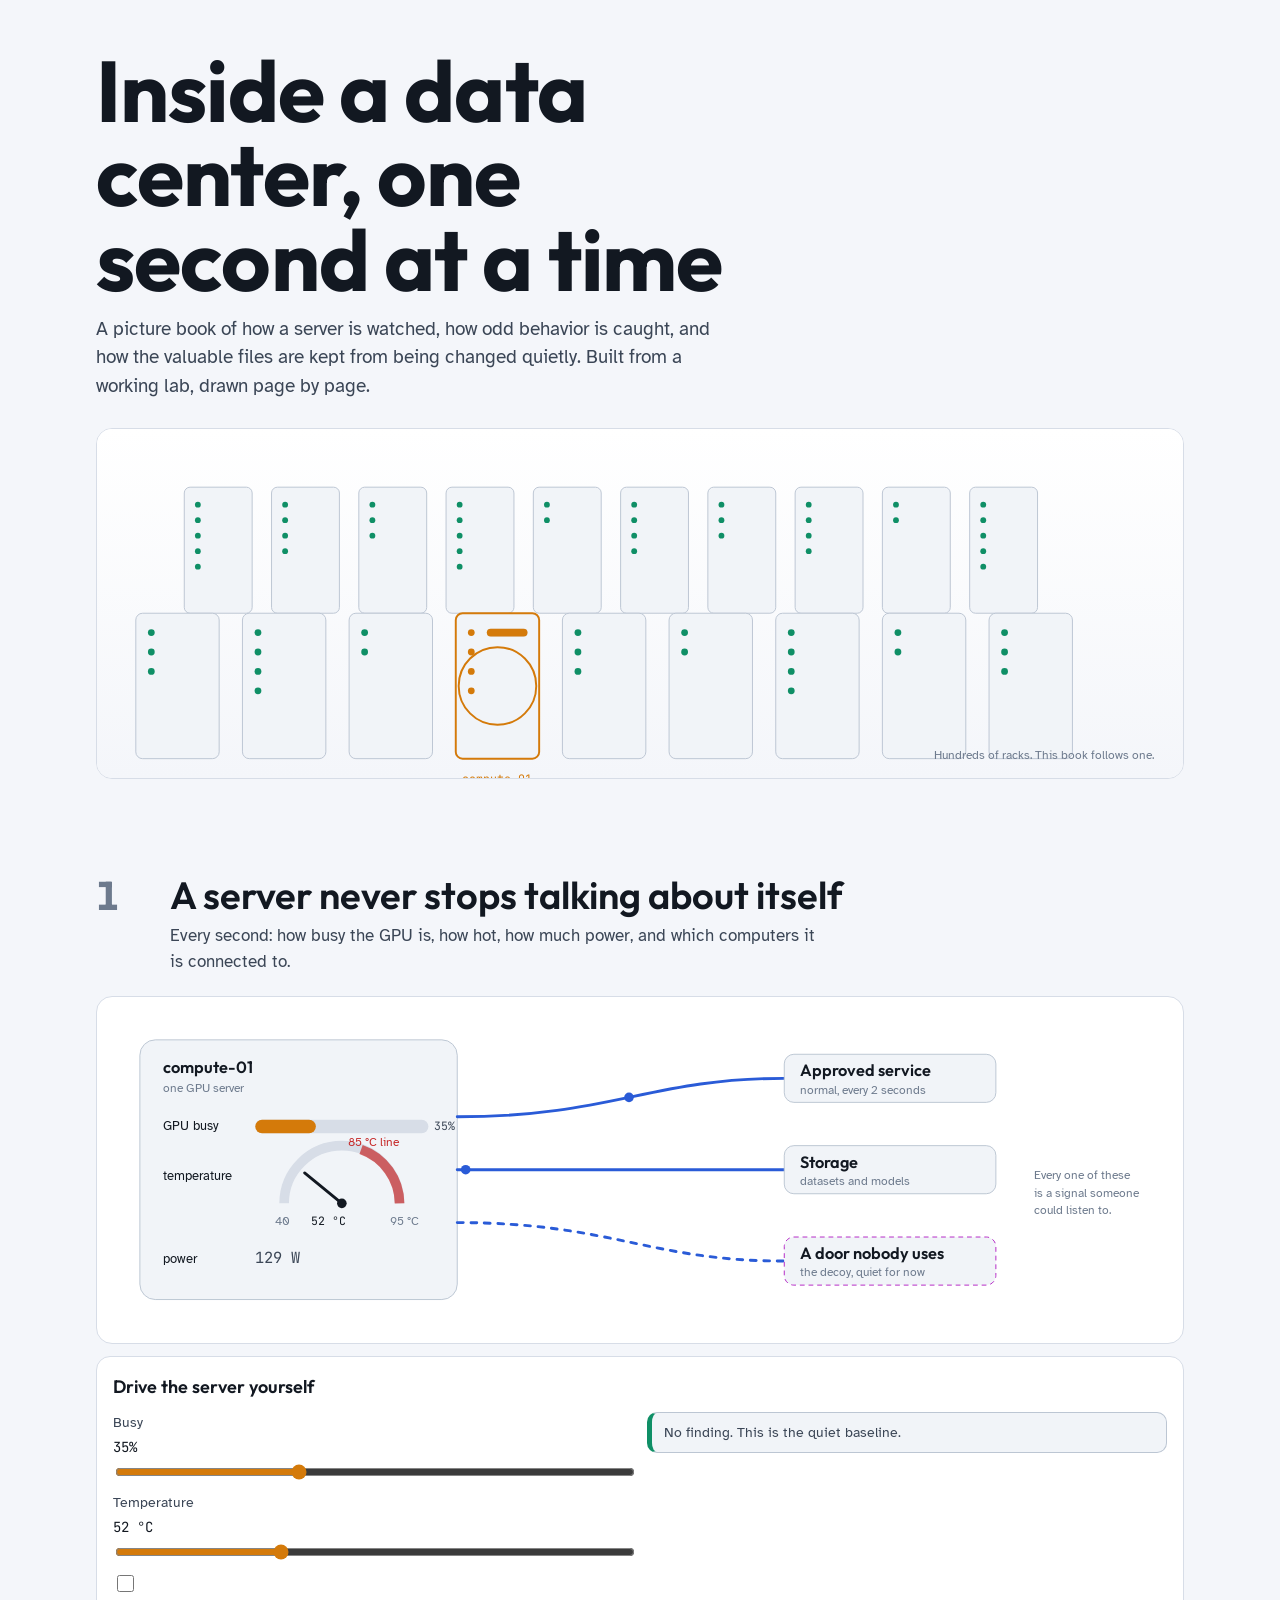
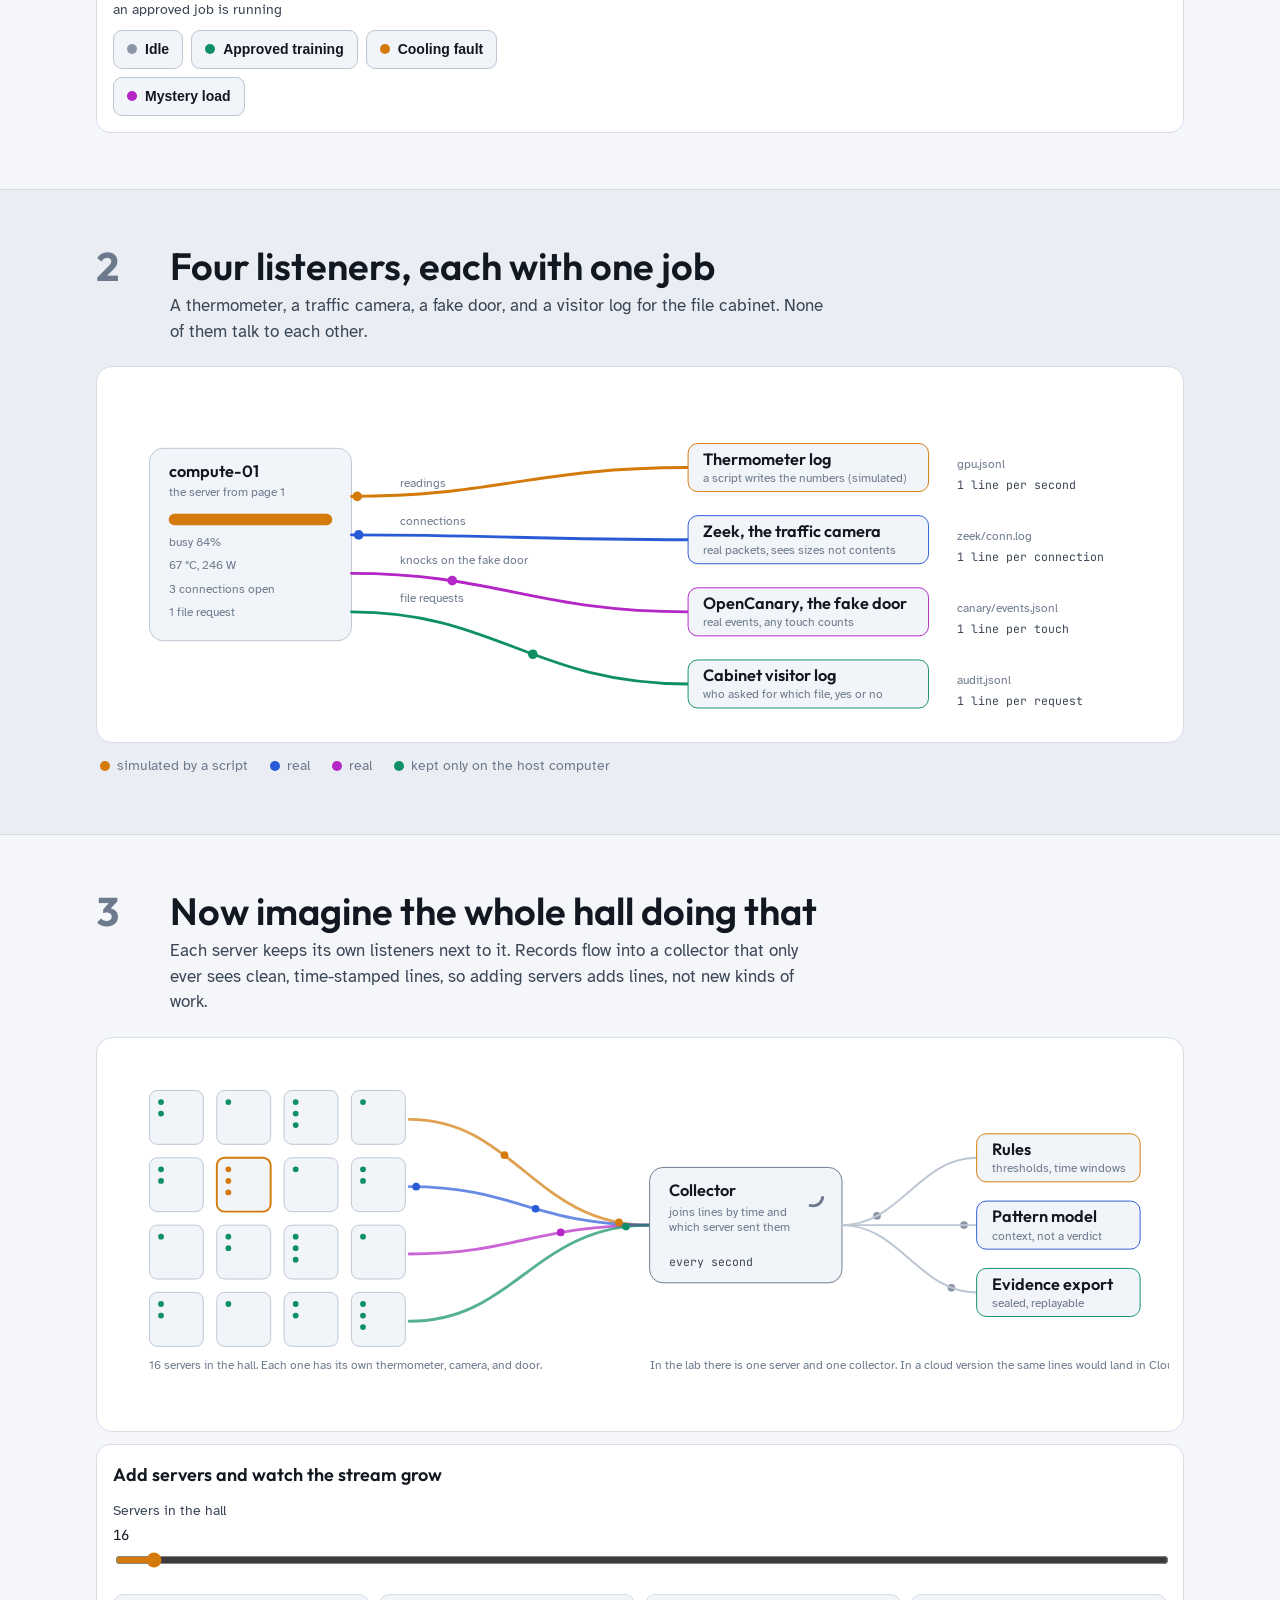
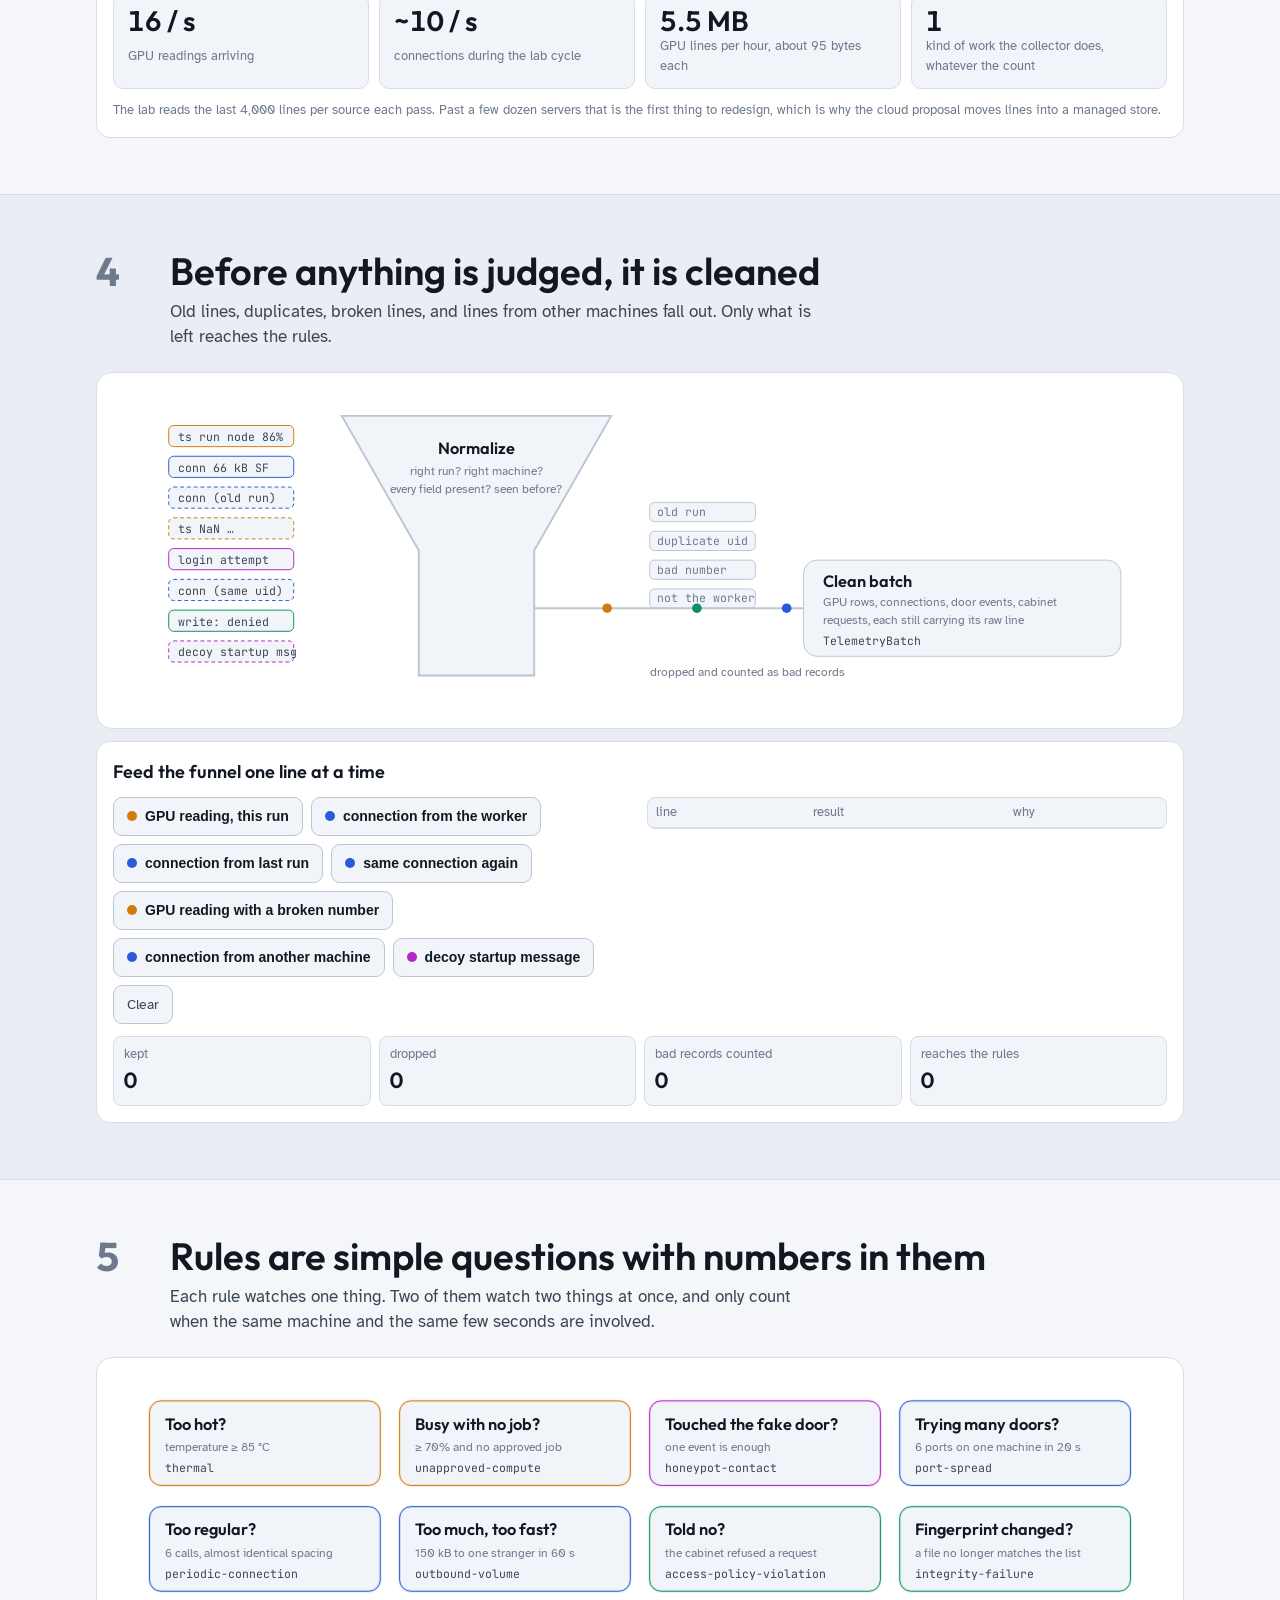
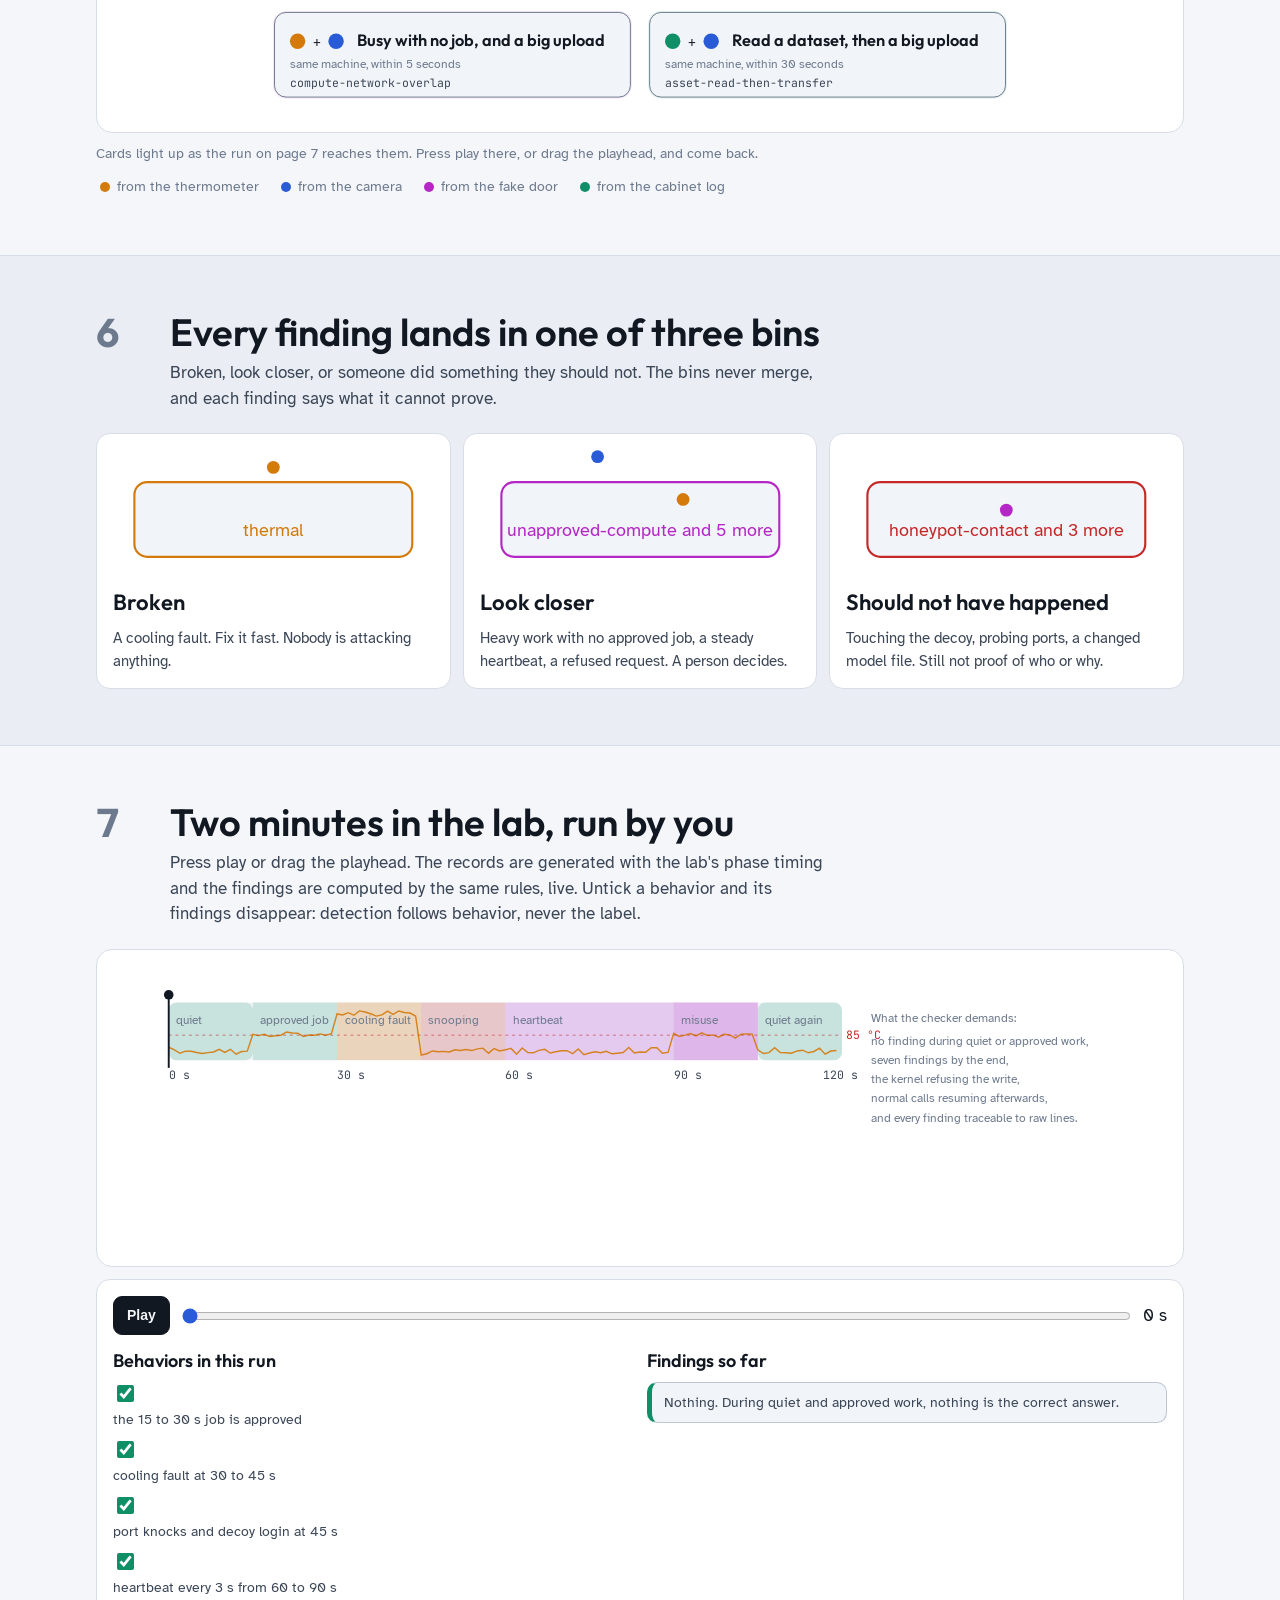
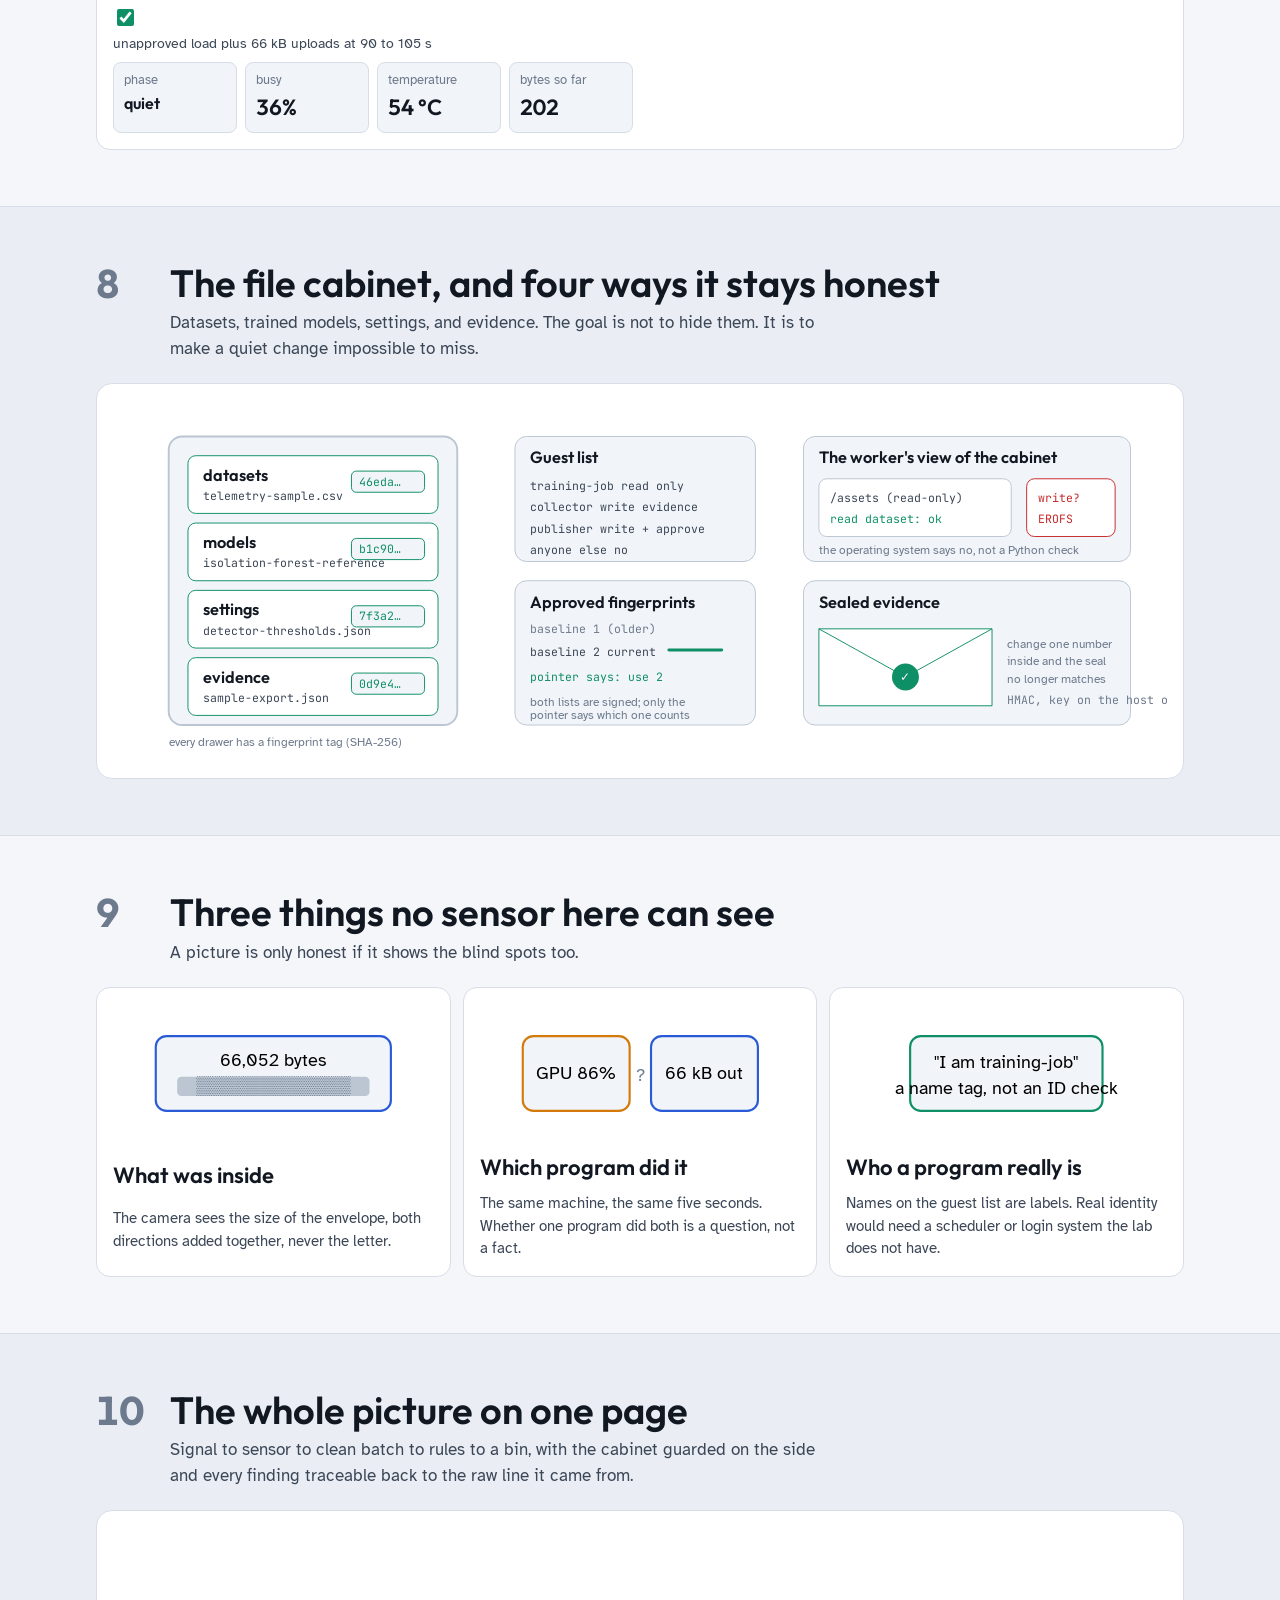
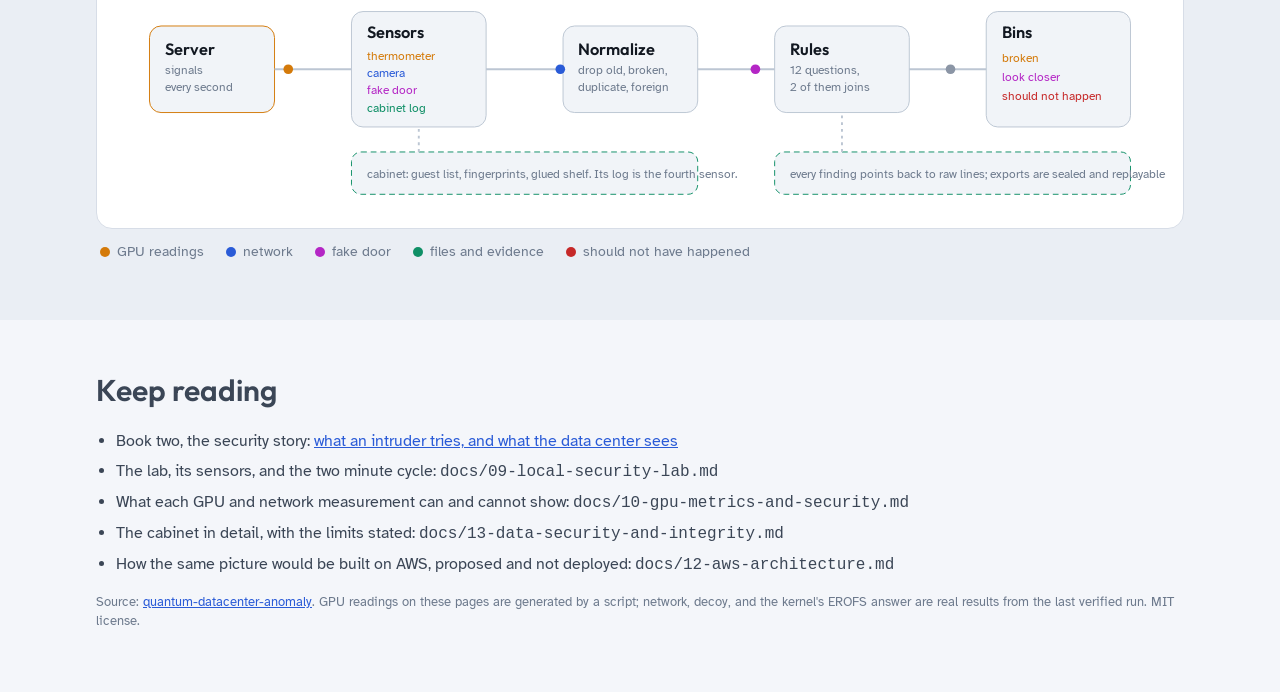
==== commit f7162a48: "Add local security lab, data integrity layer, and project site Local lab: simulated GPU telemetry, Z" ====
--- a/site/index.html
+++ b/site/index.html
@@ -3,7 +3,7 @@
 <head>
 <meta charset="utf-8">
 <meta name="viewport" content="width=device-width, initial-scale=1, viewport-fit=cover">
-<meta name="description" content="A picture book of how a data center server is watched, how odd behavior is caught, and how valuable files are kept from quiet changes.">
+<meta name="description" content="A picture book you can run: how a data center server is watched, how odd behavior is caught, and how valuable files are kept from quiet changes.">
 <title>Sentinel Lab</title>
 <link rel="stylesheet" href="https://fonts.googleapis.com/css2?family=Outfit:wght@500;600;700&family=Atkinson+Hyperlegible:wght@400;700&family=JetBrains+Mono:wght@400;500&display=swap">
 <style>
@@ -129,6 +129,50 @@
 @media (max-width: 760px) { .bins { grid-template-columns: 1fr; } }
 
 /* back cover */
+/* interactive controls under scenes */
+.sim { margin-top: 12px; background: var(--panel); border: 1px solid var(--rule); border-radius: 14px; padding: 16px; display: grid; gap: 12px; }
+.sim h3 { font-family: var(--display); font-weight: 600; font-size: 18px; margin: 0; }
+.sim .row { display: grid; grid-template-columns: 1fr 1fr; gap: 14px; align-items: start; }
+@media (max-width: 760px) { .sim .row { grid-template-columns: 1fr; } }
+.sim label { display: grid; gap: 4px; font-size: 14px; color: var(--ink-2); }
+.sim label .v { font-family: var(--mono); color: var(--ink); }
+.sim input[type=range] { width: 100%; accent-color: var(--gpu); }
+.sim select, .sim textarea { font: inherit; background: var(--panel-2); color: var(--ink); border: 1px solid var(--rule-2); border-radius: 8px; padding: 6px 8px; width: 100%; }
+.sim textarea { font-family: var(--mono); font-size: 13px; min-height: 110px; }
+.btns { display: flex; flex-wrap: wrap; gap: 8px; }
+.btn { font: inherit; font-weight: 700; font-size: 14px; padding: 8px 13px; border-radius: 9px; border: 1px solid var(--rule-2); background: var(--panel-2); color: var(--ink); cursor: pointer; display: inline-flex; align-items: center; gap: 8px; }
+.btn:hover { border-color: var(--ink-3); }
+.btn i { width: 10px; height: 10px; border-radius: 50%; display: inline-block; }
+.btn.primary { background: var(--ink); color: var(--bg); border-color: var(--ink); }
+.btn.quiet { font-weight: 400; color: var(--ink-2); }
+.check { display: inline-flex; gap: 8px; align-items: center; font-size: 14px; color: var(--ink-2); }
+.check input { width: 17px; height: 17px; accent-color: var(--files); }
+.fl { display: grid; gap: 8px; }
+.fx { border: 1px solid var(--rule-2); border-left-width: 5px; border-radius: 10px; padding: 9px 12px; background: var(--panel-2); display: grid; gap: 2px; }
+.fx.op { border-left-color: var(--gpu); } .fx.inv { border-left-color: var(--decoy); } .fx.sec { border-left-color: var(--bad); } .fx.none { border-left-color: var(--files); color: var(--ink-2); font-size: 14px; }
+.fx.ok { border-left-color: var(--files); } .fx.bad { border-left-color: var(--bad); }
+.fx b { font-family: var(--display); font-weight: 600; font-size: 16px; }
+.fx .r { font-family: var(--mono); font-size: 12px; color: var(--ink-3); }
+.fx .x { font-size: 14px; color: var(--ink-2); }
+.fx .n { font-size: 13px; color: var(--ink-3); border-left: 2px solid var(--rule-2); padding-left: 8px; }
+.rulecard .ring { opacity: .12; transition: opacity .3s; }
+.rulecard.lit .ring { opacity: 1; }
+.rulecard.lit .box { fill: var(--panel); }
+table.log { width: 100%; border-collapse: collapse; font-size: 13px; font-family: var(--mono); }
+table.log td, table.log th { text-align: left; padding: 5px 8px; border-bottom: 1px solid var(--rule); white-space: nowrap; }
+table.log th { color: var(--ink-3); font-weight: 500; font-family: var(--body); }
+.logwrap { max-height: 220px; overflow: auto; border: 1px solid var(--rule); border-radius: 8px; background: var(--panel-2); }
+.kv { display: grid; grid-template-columns: repeat(4, 1fr); gap: 8px; }
+.kv div { background: var(--panel-2); border: 1px solid var(--rule); border-radius: 8px; padding: 8px 10px; font-size: 13px; color: var(--ink-3); }
+.kv div b { display: block; font-family: var(--display); font-size: 22px; font-weight: 600; color: var(--ink); font-variant-numeric: tabular-nums; }
+@media (max-width: 600px) { .kv { grid-template-columns: 1fr 1fr; } }
+.playbar { display: flex; align-items: center; gap: 10px; }
+.playbar input[type=range] { flex: 1; accent-color: var(--net); }
+.fp { font-family: var(--mono); font-size: 12px; word-break: break-all; padding: 8px 10px; border-radius: 8px; background: var(--panel-2); border: 1px solid var(--rule); }
+.fp.ok { border-color: var(--files); } .fp.bad { border-color: var(--bad); }
+.status { font-size: 14px; padding: 8px 10px; border-radius: 8px; border: 1px solid var(--rule-2); background: var(--panel-2); color: var(--ink-2); }
+.status.ok { border-color: var(--files); color: var(--good); } .status.bad { border-color: var(--bad); color: var(--bad); }
+
 .back { padding-block: 48px 64px; color: var(--ink-2); }
 .back .wrap { display: grid; gap: 16px; }
 .back h2 { font-family: var(--display); font-weight: 600; font-size: 30px; margin: 0; }
@@ -195,13 +239,13 @@
         <rect class="box" x="30" y="30" width="330" height="270" rx="16"/>
         <text class="t" x="54" y="64">compute-01</text><text class="s" x="54" y="84">one GPU server</text>
         <!-- utilization -->
-        <text x="54" y="124">GPU busy</text><rect x="150" y="113" width="180" height="14" rx="7" fill="var(--rule)"/><rect class="breath" x="150" y="113" width="180" height="14" rx="7" fill="var(--gpu)"/>
+        <text x="54" y="124">GPU busy</text><text class="m" id="p1ut" x="336" y="124">35%</text><rect x="150" y="113" width="180" height="14" rx="7" fill="var(--rule)"/><rect id="p1u" x="150" y="113" width="63" height="14" rx="7" fill="var(--gpu)"/>
         <!-- temperature gauge -->
         <text x="54" y="176">temperature</text>
-        <g transform="translate(240 200)"><path d="M-60 0 A60 60 0 0 1 60 0" fill="none" stroke="var(--rule)" stroke-width="10"/><path d="M20 -56 A60 60 0 0 1 60 0" fill="none" stroke="var(--bad)" stroke-width="10" opacity=".7"/><g class="needle"><line x1="0" y1="0" x2="0" y2="-50" stroke="var(--ink)" stroke-width="3" stroke-linecap="round"/></g><circle r="5" fill="var(--ink)"/></g>
-        <text class="s" x="170" y="222">40 °C</text><text class="s" x="290" y="222">95 °C</text><text class="s" x="246" y="140" style="fill: var(--bad)">85 °C line</text>
+        <g transform="translate(240 200)"><path d="M-60 0 A60 60 0 0 1 60 0" fill="none" stroke="var(--rule)" stroke-width="10"/><path d="M20 -56 A60 60 0 0 1 60 0" fill="none" stroke="var(--bad)" stroke-width="10" opacity=".7"/><g id="p1n" style="transform: rotate(-8deg); transform-origin: 0 0; transition: transform .25s"><line x1="0" y1="0" x2="0" y2="-50" stroke="var(--ink)" stroke-width="3" stroke-linecap="round"/></g><circle r="5" fill="var(--ink)"/></g>
+        <text class="m" id="p1tt" x="226" y="222" text-anchor="middle" style="fill:var(--ink)">52 °C</text><text class="s" x="170" y="222">40</text><text class="s" x="290" y="222">95 °C</text><text class="s" x="246" y="140" style="fill: var(--bad)">85 °C line</text>
         <!-- power -->
-        <text x="54" y="262">power</text><g class="tick"><text class="m" x="150" y="262" style="font-size:16px">246 W</text></g>
+        <text x="54" y="262">power</text><text class="m" id="p1p" x="150" y="262" style="font-size:16px">130 W</text>
         <!-- connections -->
         <path class="flow f-net" d="M360 110 C 520 110, 560 70, 700 70"/>
         <path class="flow f-net" d="M360 165 C 520 165, 560 165, 700 165"/>
@@ -213,6 +257,19 @@
         <text class="s" x="960" y="175">Every one of these</text><text class="s" x="960" y="193">is a signal someone</text><text class="s" x="960" y="211">could listen to.</text>
       </svg>
     </div>
+    <div class="sim" id="sim1">
+      <h3>Drive the server yourself</h3>
+      <div class="row">
+        <div style="display:grid; gap:10px">
+          <label>Busy <span class="v" id="s1uV">35%</span><input id="s1u" type="range" min="0" max="100" value="35"></label>
+          <label>Temperature <span class="v" id="s1tV">52 °C</span><input id="s1t" type="range" min="30" max="100" value="52"></label>
+          <label class="check"><input type="checkbox" id="s1a"> an approved job is running</label>
+          <div class="btns"><button class="btn" data-p1="28,50,0"><i style="background:var(--grey)"></i>Idle</button><button class="btn" data-p1="90,69,1"><i style="background:var(--files)"></i>Approved training</button><button class="btn" data-p1="30,92,0"><i style="background:var(--gpu)"></i>Cooling fault</button><button class="btn" data-p1="88,68,0"><i style="background:var(--decoy)"></i>Mystery load</button></div>
+        </div>
+        <div class="fl" id="s1f"></div>
+      </div>
+    </div>
+
   </div>
 </section>
 
@@ -274,7 +331,7 @@
             <g transform="translate(140 210)"><rect class="box" width="56" height="56" rx="8"/><circle cx="12" cy="12" r="3" class="led d-good"/><circle cx="12" cy="24" r="3" class="led d-good"/></g>
             <g transform="translate(210 210)"><rect class="box" width="56" height="56" rx="8"/><circle cx="12" cy="12" r="3" class="led d-good"/><circle cx="12" cy="24" r="3" class="led d-good"/><circle cx="12" cy="36" r="3" class="led d-good"/></g>
           </g>
-          <text class="s" x="40" y="330">16 servers shown. Each one has its own thermometer, camera, and door.</text>
+          <text class="s" x="40" y="330" id="p3n">16 servers shown. Each one has its own thermometer, camera, and door.</text>
         </g>
         <!-- streams converge -->
         <defs>
@@ -306,12 +363,18 @@
         <text class="s" x="560" y="330">In the lab there is one server and one collector. In a cloud version the same lines would land in CloudWatch and S3 instead of a folder.</text>
       </svg>
     </div>
-    <div class="counters">
-      <div class="ctr"><b>1 / s</b><span>GPU readings per server</span></div>
-      <div class="ctr"><b>~0.6 / s</b><span>connections per server in the lab cycle</span></div>
-      <div class="ctr"><b>4,000</b><span>lines the collector reads per source, per pass</span></div>
-      <div class="ctr"><b>1,500</b><span>evidence records kept in one snapshot</span></div>
-    </div>
+    <div class="sim">
+      <h3>Add servers and watch the stream grow</h3>
+      <label>Servers in the hall <span class="v" id="s3nV">16</span><input id="s3n" type="range" min="1" max="500" value="16"></label>
+      <div class="counters">
+        <div class="ctr"><b id="c1">16 / s</b><span>GPU readings arriving</span></div>
+        <div class="ctr"><b id="c2">~10 / s</b><span>connections during the lab cycle</span></div>
+        <div class="ctr"><b id="c3">5.5 MB</b><span>GPU lines per hour, about 95 bytes each</span></div>
+        <div class="ctr"><b>1</b><span>kind of work the collector does, whatever the count</span></div>
+      </div>
+      <p style="font-size:13px; color: var(--ink-3); margin:0">The lab reads the last 4,000 lines per source each pass. Past a few dozen servers that is the first thing to redesign, which is why the cloud proposal moves lines into a managed store.</p>
+    </div>
+
   </div>
 </section>
 
@@ -357,6 +420,24 @@
         <text class="m" x="740" y="268">TelemetryBatch</text>
       </svg>
     </div>
+    <div class="sim">
+      <h3>Feed the funnel one line at a time</h3>
+      <div class="row">
+        <div class="btns">
+          <button class="btn" data-rec="good-gpu"><i style="background:var(--gpu)"></i>GPU reading, this run</button>
+          <button class="btn" data-rec="good-net"><i style="background:var(--net)"></i>connection from the worker</button>
+          <button class="btn" data-rec="old"><i style="background:var(--net)"></i>connection from last run</button>
+          <button class="btn" data-rec="dup"><i style="background:var(--net)"></i>same connection again</button>
+          <button class="btn" data-rec="nan"><i style="background:var(--gpu)"></i>GPU reading with a broken number</button>
+          <button class="btn" data-rec="other"><i style="background:var(--net)"></i>connection from another machine</button>
+          <button class="btn" data-rec="startup"><i style="background:var(--decoy)"></i>decoy startup message</button>
+          <button class="btn quiet" id="s4clear">Clear</button>
+        </div>
+        <div class="logwrap"><table class="log"><thead><tr><th>line</th><th>result</th><th>why</th></tr></thead><tbody id="s4log"></tbody></table></div>
+      </div>
+      <div class="kv"><div>kept<b id="s4k">0</b></div><div>dropped<b id="s4d">0</b></div><div>bad records counted<b id="s4b">0</b></div><div>reaches the rules<b id="s4r">0</b></div></div>
+    </div>
+
   </div>
 </section>
 
@@ -366,51 +447,52 @@
     <div class="cap"><span class="no">5</span><div><h2>Rules are simple questions with numbers in them</h2><p>Each rule watches one thing. Two of them watch two things at once, and only count when the same machine and the same few seconds are involved.</p></div></div>
     <div class="scene" aria-label="Rule cards that light up when matching records pass">
       <svg viewBox="0 0 1100 360" role="img">
-        <g transform="translate(40 30)">
-          <rect class="box" width="240" height="88" rx="12" style="stroke: var(--gpu)"/><g class="glow"><rect width="240" height="88" rx="12" fill="none" stroke="var(--gpu)" stroke-width="3"/></g>
+        <g class="rulecard" data-rule="thermal" transform="translate(40 30)">
+          <rect class="box" width="240" height="88" rx="12" style="stroke: var(--gpu)"/><rect class="ring" width="240" height="88" rx="12" fill="none" stroke="var(--gpu)" stroke-width="3"/>
           <text class="t" x="16" y="30">Too hot?</text><text class="s" x="16" y="52">temperature ≥ 85 °C</text><text class="m" x="16" y="74">thermal</text>
         </g>
-        <g transform="translate(300 30)">
-          <rect class="box" width="240" height="88" rx="12" style="stroke: var(--gpu)"/><g class="glow" style="animation-delay:.4s"><rect width="240" height="88" rx="12" fill="none" stroke="var(--gpu)" stroke-width="3"/></g>
+        <g class="rulecard" data-rule="unapproved-compute" transform="translate(300 30)">
+          <rect class="box" width="240" height="88" rx="12" style="stroke: var(--gpu)"/><rect class="ring" width="240" height="88" rx="12" fill="none" stroke="var(--gpu)" stroke-width="3"/>
           <text class="t" x="16" y="30">Busy with no job?</text><text class="s" x="16" y="52">≥ 70% and no approved job</text><text class="m" x="16" y="74">unapproved-compute</text>
         </g>
-        <g transform="translate(560 30)">
-          <rect class="box" width="240" height="88" rx="12" style="stroke: var(--decoy)"/><g class="glow" style="animation-delay:.8s"><rect width="240" height="88" rx="12" fill="none" stroke="var(--decoy)" stroke-width="3"/></g>
+        <g class="rulecard" data-rule="honeypot-contact" transform="translate(560 30)">
+          <rect class="box" width="240" height="88" rx="12" style="stroke: var(--decoy)"/><rect class="ring" width="240" height="88" rx="12" fill="none" stroke="var(--decoy)" stroke-width="3"/>
           <text class="t" x="16" y="30">Touched the fake door?</text><text class="s" x="16" y="52">one event is enough</text><text class="m" x="16" y="74">honeypot-contact</text>
         </g>
-        <g transform="translate(820 30)">
-          <rect class="box" width="240" height="88" rx="12" style="stroke: var(--net)"/><g class="glow" style="animation-delay:1.2s"><rect width="240" height="88" rx="12" fill="none" stroke="var(--net)" stroke-width="3"/></g>
+        <g class="rulecard" data-rule="port-spread" transform="translate(820 30)">
+          <rect class="box" width="240" height="88" rx="12" style="stroke: var(--net)"/><rect class="ring" width="240" height="88" rx="12" fill="none" stroke="var(--net)" stroke-width="3"/>
           <text class="t" x="16" y="30">Trying many doors?</text><text class="s" x="16" y="52">6 ports on one machine in 20 s</text><text class="m" x="16" y="74">port-spread</text>
         </g>
-        <g transform="translate(40 140)">
-          <rect class="box" width="240" height="88" rx="12" style="stroke: var(--net)"/><g class="glow" style="animation-delay:1.6s"><rect width="240" height="88" rx="12" fill="none" stroke="var(--net)" stroke-width="3"/></g>
+        <g class="rulecard" data-rule="periodic-connection" transform="translate(40 140)">
+          <rect class="box" width="240" height="88" rx="12" style="stroke: var(--net)"/><rect class="ring" width="240" height="88" rx="12" fill="none" stroke="var(--net)" stroke-width="3"/>
           <text class="t" x="16" y="30">Too regular?</text><text class="s" x="16" y="52">6 calls, almost identical spacing</text><text class="m" x="16" y="74">periodic-connection</text>
         </g>
-        <g transform="translate(300 140)">
-          <rect class="box" width="240" height="88" rx="12" style="stroke: var(--net)"/><g class="glow" style="animation-delay:2s"><rect width="240" height="88" rx="12" fill="none" stroke="var(--net)" stroke-width="3"/></g>
+        <g class="rulecard" data-rule="outbound-volume" transform="translate(300 140)">
+          <rect class="box" width="240" height="88" rx="12" style="stroke: var(--net)"/><rect class="ring" width="240" height="88" rx="12" fill="none" stroke="var(--net)" stroke-width="3"/>
           <text class="t" x="16" y="30">Too much, too fast?</text><text class="s" x="16" y="52">150 kB to one stranger in 60 s</text><text class="m" x="16" y="74">outbound-volume</text>
         </g>
-        <g transform="translate(560 140)">
-          <rect class="box" width="240" height="88" rx="12" style="stroke: var(--files)"/><g class="glow" style="animation-delay:2.4s"><rect width="240" height="88" rx="12" fill="none" stroke="var(--files)" stroke-width="3"/></g>
+        <g class="rulecard" data-rule="access-policy-violation" transform="translate(560 140)">
+          <rect class="box" width="240" height="88" rx="12" style="stroke: var(--files)"/><rect class="ring" width="240" height="88" rx="12" fill="none" stroke="var(--files)" stroke-width="3"/>
           <text class="t" x="16" y="30">Told no?</text><text class="s" x="16" y="52">the cabinet refused a request</text><text class="m" x="16" y="74">access-policy-violation</text>
         </g>
-        <g transform="translate(820 140)">
-          <rect class="box" width="240" height="88" rx="12" style="stroke: var(--files)"/><g class="glow" style="animation-delay:2.8s"><rect width="240" height="88" rx="12" fill="none" stroke="var(--files)" stroke-width="3"/></g>
+        <g class="rulecard" data-rule="integrity-failure" transform="translate(820 140)">
+          <rect class="box" width="240" height="88" rx="12" style="stroke: var(--files)"/><rect class="ring" width="240" height="88" rx="12" fill="none" stroke="var(--files)" stroke-width="3"/>
           <text class="t" x="16" y="30">Fingerprint changed?</text><text class="s" x="16" y="52">a file no longer matches the list</text><text class="m" x="16" y="74">integrity-failure</text>
         </g>
         <!-- joins -->
-        <g transform="translate(170 250)">
-          <rect class="box" width="370" height="88" rx="12" style="stroke: var(--ink-3)"/>
+        <g class="rulecard" data-rule="compute-network-overlap" transform="translate(170 250)">
+          <rect class="ring" width="370" height="88" rx="12" fill="none" stroke="var(--decoy)" stroke-width="3"/><rect class="box" width="370" height="88" rx="12" style="stroke: var(--ink-3)"/>
           <circle cx="24" cy="30" r="8" class="d-gpu"/><text x="40" y="35">+</text><circle cx="64" cy="30" r="8" class="d-net"/>
           <text class="t" x="86" y="35">Busy with no job, and a big upload</text><text class="s" x="16" y="58">same machine, within 5 seconds</text><text class="m" x="16" y="78">compute-network-overlap</text>
         </g>
-        <g transform="translate(560 250)">
-          <rect class="box" width="370" height="88" rx="12" style="stroke: var(--ink-3)"/>
+        <g class="rulecard" data-rule="asset-read-then-transfer" transform="translate(560 250)">
+          <rect class="ring" width="370" height="88" rx="12" fill="none" stroke="var(--files)" stroke-width="3"/><rect class="box" width="370" height="88" rx="12" style="stroke: var(--ink-3)"/>
           <circle cx="24" cy="30" r="8" class="d-files"/><text x="40" y="35">+</text><circle cx="64" cy="30" r="8" class="d-net"/>
           <text class="t" x="86" y="35">Read a dataset, then a big upload</text><text class="s" x="16" y="58">same machine, within 30 seconds</text><text class="m" x="16" y="78">asset-read-then-transfer</text>
         </g>
       </svg>
     </div>
+    <p style="font-size:14px;color:var(--ink-3);margin:10px 0 0">Cards light up as the run on page 7 reaches them. Press play there, or drag the playhead, and come back.</p>
     <div class="foot"><span class="gpu">from the thermometer</span><span class="net">from the camera</span><span class="decoy">from the fake door</span><span class="files">from the cabinet log</span></div>
   </div>
 </section>
@@ -439,27 +521,20 @@
 <!-- PAGE 7: the two minute story -->
 <section class="page">
   <div class="wrap">
-    <div class="cap"><span class="no">7</span><div><h2>Two minutes in the lab, as it really ran</h2><p>Watch the playhead. Findings appear only when the sensors earned them. The approved job on the left produces nothing, on purpose.</p></div></div>
-    <div class="scene" aria-label="A timeline from 0 to 120 seconds with a moving playhead and findings appearing in each phase">
-      <svg viewBox="0 0 1100 300" role="img">
+    <div class="cap"><span class="no">7</span><div><h2>Two minutes in the lab, run by you</h2><p>Press play or drag the playhead. The records are generated with the lab's phase timing and the findings are computed by the same rules, live. Untick a behavior and its findings disappear: detection follows behavior, never the label.</p></div></div>
+    <div class="scene" aria-label="A timeline from 0 to 120 seconds with a playhead you control and findings appearing as the rules fire">
+      <svg viewBox="0 0 1100 300" role="img" id="p7svg">
         <g transform="translate(60 40)">
           <rect x="0" y="0" width="700" height="60" rx="8" fill="var(--panel-2)"/>
           <rect x="0" y="0" width="87.5" height="60" rx="8" fill="var(--files)" opacity=".18"/><rect x="87.5" y="0" width="87.5" height="60" fill="var(--files)" opacity=".18"/>
           <rect x="175" y="0" width="87.5" height="60" fill="var(--gpu)" opacity=".25"/><rect x="262.5" y="0" width="87.5" height="60" fill="var(--bad)" opacity=".22"/>
           <rect x="350" y="0" width="175" height="60" fill="var(--decoy)" opacity=".2"/><rect x="525" y="0" width="87.5" height="60" fill="var(--decoy)" opacity=".3"/><rect x="612.5" y="0" width="87.5" height="60" rx="8" fill="var(--files)" opacity=".18"/>
           <text class="s" x="8" y="22">quiet</text><text class="s" x="95" y="22">approved job</text><text class="s" x="183" y="22">cooling fault</text><text class="s" x="270" y="22">snooping</text><text class="s" x="358" y="22">heartbeat</text><text class="s" x="533" y="22">misuse</text><text class="s" x="620" y="22">quiet again</text>
+          <polyline id="p7temp" points="" fill="none" stroke="var(--gpu)" stroke-width="1.5" opacity=".9"/>
+          <line x1="0" y1="34" x2="700" y2="34" stroke="var(--bad)" stroke-dasharray="3 4" opacity=".6"/><text class="m" x="704" y="38" style="fill:var(--bad)">85 °C</text>
           <text class="m" x="0" y="80">0 s</text><text class="m" x="175" y="80">30 s</text><text class="m" x="350" y="80">60 s</text><text class="m" x="525" y="80">90 s</text><text class="m" x="680" y="80">120 s</text>
-          <g class="sweep"><line x1="0" y1="-8" x2="0" y2="68" stroke="var(--ink)" stroke-width="2"/><circle cy="-8" r="5" fill="var(--ink)"/></g>
-          <!-- findings popping -->
-          <g class="pop at20"><rect x="178" y="110" width="80" height="24" rx="6" fill="var(--panel-2)" stroke="var(--gpu)"/><text class="m" x="186" y="126">thermal</text></g>
-          <g class="pop at34"><rect x="265" y="110" width="88" height="24" rx="6" fill="var(--panel-2)" stroke="var(--bad)"/><text class="m" x="273" y="126">port-spread</text></g>
-          <g class="pop at36"><rect x="265" y="140" width="122" height="24" rx="6" fill="var(--panel-2)" stroke="var(--bad)"/><text class="m" x="273" y="156">honeypot-contact</text></g>
-          <g class="pop at62"><rect x="353" y="110" width="140" height="24" rx="6" fill="var(--panel-2)" stroke="var(--decoy)"/><text class="m" x="361" y="126">periodic-connection</text></g>
-          <g class="pop at78"><rect x="528" y="110" width="140" height="24" rx="6" fill="var(--panel-2)" stroke="var(--decoy)"/><text class="m" x="536" y="126">unapproved-compute</text></g>
-          <g class="pop at82"><rect x="528" y="140" width="122" height="24" rx="6" fill="var(--panel-2)" stroke="var(--decoy)"/><text class="m" x="536" y="156">outbound-volume</text></g>
-          <g class="pop at84"><rect x="528" y="170" width="178" height="24" rx="6" fill="var(--panel-2)" stroke="var(--decoy)"/><text class="m" x="536" y="186">compute-network-overlap</text></g>
-          <g class="pop at86"><rect x="528" y="200" width="150" height="24" rx="6" fill="var(--panel-2)" stroke="var(--files)"/><text class="m" x="536" y="216">write blocked: EROFS</text></g>
-          <g class="pop at12"><text class="s" x="95" y="126" style="fill: var(--good)">nothing, correctly</text></g>
+          <g id="p7pops"></g>
+          <g id="p7head"><line x1="0" y1="-8" x2="0" y2="68" stroke="var(--ink)" stroke-width="2"/><circle cy="-8" r="5" fill="var(--ink)"/></g>
         </g>
         <text class="s" x="790" y="60">What the checker demands:</text>
         <text class="s" x="790" y="84">no finding during quiet or approved work,</text>
@@ -468,6 +543,21 @@
         <text class="s" x="790" y="144">normal calls resuming afterwards,</text>
         <text class="s" x="790" y="164">and every finding traceable to raw lines.</text>
       </svg>
+    </div>
+    <div class="sim">
+      <div class="playbar"><button class="btn primary" id="p7play">Play</button><input id="p7scrub" type="range" min="0" max="120" value="0"><span class="mono" id="p7t">0 s</span></div>
+      <div class="row">
+        <div style="display:grid; gap:8px">
+          <h3>Behaviors in this run</h3>
+          <label class="check"><input type="checkbox" id="b-approved" checked> the 15 to 30 s job is approved</label>
+          <label class="check"><input type="checkbox" id="b-thermal" checked> cooling fault at 30 to 45 s</label>
+          <label class="check"><input type="checkbox" id="b-recon" checked> port knocks and decoy login at 45 s</label>
+          <label class="check"><input type="checkbox" id="b-beacon" checked> heartbeat every 3 s from 60 to 90 s</label>
+          <label class="check"><input type="checkbox" id="b-misuse" checked> unapproved load plus 66 kB uploads at 90 to 105 s</label>
+          <div class="kv"><div>phase<b id="p7phase" style="font-size:16px">quiet</b></div><div>busy<b id="p7u">22%</b></div><div>temperature<b id="p7tp">48 °C</b></div><div>bytes so far<b id="p7b">0</b></div></div>
+        </div>
+        <div><h3 style="margin-bottom:8px">Findings so far</h3><div class="fl" id="p7f"></div></div>
+      </div>
     </div>
   </div>
 </section>
@@ -587,6 +677,127 @@
     <small>Source: <a href="https://github.com/nsirivolu27/quantum-datacenter-anomaly" rel="noopener">quantum-datacenter-anomaly</a>. GPU readings on these pages are generated by a script; network, decoy, and the kernel's EROFS answer are real results from the last verified run. MIT license.</small>
   </div>
 </footer>
+<script>
+(function () {
+  var CFG = { thermal: 85, unapproved: 70, portThreshold: 6, beaconMin: 6, beaconMaxCv: 0.25, transferBytes: 50000, corrSeconds: 5, volumeWindow: 60, volumeBytes: 150000, worker: "compute-01" };
+  var INV = { worker: "172.20.0.6", api: "172.20.0.2", canary: "172.20.0.3", receiver: "172.20.0.4" };
+  var PORTS = [21, 22, 23, 80, 443, 445, 3389];
+  var NOT = { thermal: "Not proof of an attack. Check cooling and load.", "unapproved-compute": "The approved flag is simulated. Check job attribution before concluding misuse.", "honeypot-contact": "A touch, not a successful intrusion.", "port-spread": "Attempts, not access.", "periodic-connection": "Regular traffic can be benign. A candidate, not confirmed command and control.", "outbound-volume": "Bytes count both directions. Volume to review, not confirmed exfiltration.", "compute-network-overlap": "Joined on time and node only. Not proof the GPU process sent the data." };
+  function F(rule, cat, title, x, recs) { return { rule: rule, cat: cat, title: title, x: x, not: NOT[rule], count: recs.length, first: Math.min.apply(null, recs.map(function (r) { return r.ts; })) }; }
+  function mean(a) { return a.reduce(function (s, v) { return s + v; }, 0) / a.length; }
+  function pstdev(a) { var m = mean(a); return Math.sqrt(mean(a.map(function (v) { return (v - m) * (v - m); }))); }
+  function detect(gpu, flows, hits) {
+    var out = [], approved = {}; approved[INV.api] = 1; approved[INV.canary] = 1;
+    var hot = gpu.filter(function (g) { return g.temp >= CFG.thermal; });
+    if (hot.length) out.push(F("thermal", "op", "Thermal anomaly", "Temperature reached " + Math.max.apply(null, hot.map(function (g) { return g.temp; })).toFixed(1) + " °C; the limit is 85 °C.", hot));
+    var un = gpu.filter(function (g) { return g.util >= CFG.unapproved && !g.approved; });
+    if (un.length) out.push(F("unapproved-compute", "inv", "Compute activity without an approved job", "Utilization above 70% with no approved job in the registry.", un));
+    if (hits.length) out.push(F("honeypot-contact", "sec", "Internal decoy accessed", "The decoy recorded " + hits.length + " interaction(s) from the worker.", hits));
+    for (var i = 0; i < flows.length; i++) { var f = flows[i]; var w = flows.slice(0, i + 1).filter(function (o) { return o.dst === f.dst && o.ts >= f.ts - 20; }); var ports = {}; w.forEach(function (o) { ports[o.port] = 1; }); if (Object.keys(ports).length >= CFG.portThreshold) { out.push(F("port-spread", "sec", "Multiple destination ports probed", Object.keys(ports).length + " distinct ports on the decoy within 20 seconds.", w)); break; } }
+    var byDst = {}; flows.forEach(function (f) { if (!approved[f.dst]) (byDst[f.dst] = byDst[f.dst] || []).push(f); });
+    Object.keys(byDst).forEach(function (dst) { var g = byDst[dst]; for (var e = 0; e < g.length; e++) { var w2 = g.slice(0, e + 1).filter(function (o) { return o.ts >= g[e].ts - CFG.volumeWindow; }); var total = w2.reduce(function (s, o) { return s + o.bytes; }, 0); if (total >= CFG.volumeBytes) { out.push(F("outbound-volume", "inv", "Sustained transfer volume to an unapproved peer", total.toLocaleString() + " combined bytes across " + w2.length + " connections within 60 s.", w2)); break; } } });
+    var groups = {}; flows.forEach(function (f) { if (!approved[f.dst]) (groups[f.dst + ":" + f.port] = groups[f.dst + ":" + f.port] || []).push(f); });
+    Object.keys(groups).forEach(function (k) { var g = groups[k]; for (var end = CFG.beaconMin; end <= g.length; end++) { var w3 = g.slice(Math.max(0, end - 10), end); var iv = []; for (var j = 1; j < w3.length; j++) iv.push(w3[j].ts - w3[j - 1].ts); if (Math.min.apply(null, iv) <= 0 || mean(iv) > 30) continue; var cv = pstdev(iv) / mean(iv); if (cv <= CFG.beaconMaxCv) { out.push(F("periodic-connection", "inv", "Beacon-like connection pattern", w3.length + " connections to the receiver; mean spacing " + mean(iv).toFixed(1) + " s, variation " + cv.toFixed(2) + ".", w3)); break; } } });
+    var gg = gpu.filter(function (x) { return x.util >= CFG.unapproved && !x.approved && x.node === CFG.worker; }), m = [];
+    flows.forEach(function (f) { if (f.src !== INV.worker || approved[f.dst] || f.bytes < CFG.transferBytes) return; if (gg.some(function (x) { return Math.abs(x.ts - f.ts) <= CFG.corrSeconds; })) m.push(f); });
+    if (m.length) out.push(F("compute-network-overlap", "inv", "Unapproved compute overlaps an unusual transfer", "Unapproved GPU activity within 5 s of a connection carrying at least 50,000 combined bytes to an unapproved peer.", m));
+    return out.sort(function (a, b) { return a.first - b.first; });
+  }
+  function render(el, list, empty) {
+    if (!list.length) { el.innerHTML = '<div class="fx none">' + empty + '</div>'; return; }
+    el.innerHTML = list.map(function (f) { return '<div class="fx ' + f.cat + '"><b></b><span class="r"></span><span class="x"></span><span class="n"></span></div>'; }).join("");
+    Array.prototype.forEach.call(el.children, function (n, i) { n.querySelector("b").textContent = list[i].title; n.querySelector(".r").textContent = list[i].rule + " · " + list[i].count + " record(s)"; n.querySelector(".x").textContent = list[i].x; n.querySelector(".n").textContent = list[i].not; });
+  }
+
+  // page 1
+  var s1u = document.getElementById("s1u"), s1t = document.getElementById("s1t"), s1a = document.getElementById("s1a");
+  function paint1() {
+    var U = +s1u.value, T = +s1t.value, P = Math.round(45 + U * 2.4);
+    document.getElementById("s1uV").textContent = U + "%"; document.getElementById("s1tV").textContent = T + " °C";
+    document.getElementById("p1u").setAttribute("width", U * 1.8); document.getElementById("p1ut").textContent = U + "%";
+    document.getElementById("p1n").style.transform = "rotate(" + (-90 + (T - 40) / 55 * 180) + "deg)";
+    document.getElementById("p1tt").textContent = T + " °C"; document.getElementById("p1p").textContent = P + " W";
+    var list = detect([{ ts: 0, util: U, temp: T, approved: s1a.checked, node: "compute-01" }], [], []);
+    var off = T - (42 + U * 0.3);
+    if (!list.length && Math.abs(off) > 6) list = [{ rule: "window model, context only", cat: "inv", title: "Unusual shape for this load", x: "No rule crossed, but the temperature is " + off.toFixed(0) + " °C off the curve the simulator normally follows. This is what the Isolation Forest is for.", not: "A score, not a probability of attack.", count: 1 }];
+    render(document.getElementById("s1f"), list, s1a.checked ? "No finding. Busy with an approved job is expected work." : "No finding. This is the quiet baseline.");
+  }
+  [s1u, s1t, s1a].forEach(function (e) { e.addEventListener("input", paint1); e.addEventListener("change", paint1); });
+  Array.prototype.forEach.call(document.querySelectorAll("[data-p1]"), function (b) { b.addEventListener("click", function () { var v = b.getAttribute("data-p1").split(","); s1u.value = v[0]; s1t.value = v[1]; s1a.checked = v[2] === "1"; paint1(); }); });
+  paint1();
+
+  // page 3
+  var s3n = document.getElementById("s3n");
+  function paint3() {
+    var n = +s3n.value; document.getElementById("s3nV").textContent = n; document.getElementById("c1").textContent = n.toLocaleString() + " / s";
+    document.getElementById("c2").textContent = "~" + (n * 0.6).toFixed(n < 5 ? 1 : 0) + " / s";
+    var mb = n * 3600 * 95 / 1e6; document.getElementById("c3").textContent = (mb >= 1000 ? (mb / 1000).toFixed(1) + " GB" : mb.toFixed(1) + " MB");
+    document.getElementById("p3n").textContent = n + " server" + (n === 1 ? "" : "s") + " in the hall. Each one has its own thermometer, camera, and door.";
+  }
+  s3n.addEventListener("input", paint3); paint3();
+
+  // page 4
+  var k = 0, d = 0, b = 0, rows = [];
+  var REC = { "good-gpu": ["GPU reading, run b391, compute-01, 86%", "kept", "right run, every number present"], "good-net": ["conn Cq7 worker to receiver, 66 kB", "kept", "this worker, this run, new uid"], old: ["conn Cx1 from run a004", "dropped", "older run id"], dup: ["conn Cq7 again", "dropped", "uid already seen"], nan: ["GPU reading, temp NaN", "dropped", "non-finite number: counted as a bad record"], other: ["conn from 172.20.0.9", "dropped", "source is not the worker"], startup: ["decoy: service started", "dropped", "no src_host, not an interaction"] };
+  Array.prototype.forEach.call(document.querySelectorAll("[data-rec]"), function (btn) {
+    btn.addEventListener("click", function () {
+      var r = REC[btn.getAttribute("data-rec")]; rows.push(r);
+      if (r[1] === "kept") k++; else { d++; if (/bad record/.test(r[2])) b++; }
+      document.getElementById("s4log").innerHTML = rows.map(function (x) { return "<tr><td>" + x[0] + "</td><td style='color:" + (x[1] === "kept" ? "var(--good)" : "var(--ink-3)") + "'>" + x[1] + "</td><td>" + x[2] + "</td></tr>"; }).join("");
+      document.getElementById("s4k").textContent = k; document.getElementById("s4d").textContent = d; document.getElementById("s4b").textContent = b; document.getElementById("s4r").textContent = k;
+    });
+  });
+  document.getElementById("s4clear").onclick = function () { rows = []; k = d = b = 0; document.getElementById("s4log").innerHTML = ""; ["s4k", "s4d", "s4b", "s4r"].forEach(function (id) { document.getElementById(id).textContent = "0"; }); };
+
+  // page 7 and the page 5 cards
+  var PH = [["quiet", 0, 15], ["approved job", 15, 30], ["cooling fault", 30, 45], ["snooping", 45, 60], ["heartbeat", 60, 90], ["misuse", 90, 105], ["quiet again", 105, 120]];
+  function rnd(seed) { var s = seed; return function () { s = (s * 9301 + 49297) % 233280; return s / 233280; }; }
+  var gpuAll = [], flowsAll = [], hitsAll = [];
+  function on(id) { return document.getElementById(id).checked; }
+  function build() {
+    var R = rnd(17); gpuAll = []; flowsAll = []; hitsAll = [];
+    for (var sec = 0; sec < 120; sec++) {
+      var ph = PH.filter(function (x) { return sec >= x[1] && sec < x[2]; })[0][0];
+      var busy = ph === "approved job" || (ph === "misuse" && on("b-misuse"));
+      var util = busy ? 80 + R() * 14 : 18 + R() * 20, temp = 42 + util * 0.3 + (R() * 4 - 2);
+      if (ph === "cooling fault" && on("b-thermal")) temp = 89 + R() * 6;
+      gpuAll.push({ ts: sec, util: +util.toFixed(1), temp: +temp.toFixed(1), approved: ph === "approved job" && on("b-approved"), node: "compute-01" });
+      if (sec % 2 === 0) flowsAll.push({ ts: sec, src: INV.worker, dst: INV.api, port: 8080, bytes: 200 + Math.round(R() * 30) });
+      if (sec === 45 && on("b-recon")) { for (var q = 0; q < 7; q++) flowsAll.push({ ts: 45 + q * 0.2, src: INV.worker, dst: INV.canary, port: PORTS[q], bytes: 0 }); flowsAll.push({ ts: 46.6, src: INV.worker, dst: INV.canary, port: 8080, bytes: 390 }); hitsAll.push({ ts: 46.6 }); }
+      if (ph === "heartbeat" && on("b-beacon") && (sec - 60) % 3 === 0) flowsAll.push({ ts: sec + 0.1, src: INV.worker, dst: INV.receiver, port: 8080, bytes: 141 });
+      if (ph === "misuse" && on("b-misuse") && (sec - 90) % 3 === 0) flowsAll.push({ ts: sec + 0.2, src: INV.worker, dst: INV.receiver, port: 8080, bytes: 66052 });
+    }
+    flowsAll.sort(function (a, b2) { return a.ts - b2.ts; });
+    document.getElementById("p7temp").setAttribute("points", gpuAll.map(function (g) { return (g.ts * 700 / 120) + "," + (60 - (g.temp - 40) / 60 * 56); }).join(" "));
+  }
+  var scrub = document.getElementById("p7scrub"), playing = false, timer = null;
+  function paint7() {
+    var T = +scrub.value; document.getElementById("p7t").textContent = T + " s";
+    var ph = PH.filter(function (x) { return T >= x[1] && T < x[2]; })[0] || PH[6];
+    document.getElementById("p7phase").textContent = ph[0];
+    var g = gpuAll.filter(function (x) { return x.ts <= T; }), f = flowsAll.filter(function (x) { return x.ts <= T; }), h = hitsAll.filter(function (x) { return x.ts <= T; });
+    var last = g[g.length - 1] || gpuAll[0];
+    document.getElementById("p7u").textContent = Math.round(last.util) + "%"; document.getElementById("p7tp").textContent = Math.round(last.temp) + " °C";
+    document.getElementById("p7b").textContent = f.reduce(function (s, x) { return s + x.bytes; }, 0).toLocaleString();
+    var list = detect(g, f, h);
+    render(document.getElementById("p7f"), list, T < 30 ? "Nothing. During quiet and approved work, nothing is the correct answer." : "Nothing so far.");
+    document.getElementById("p7head").setAttribute("transform", "translate(" + (T * 700 / 120) + " 0)");
+    var col = { op: "var(--gpu)", inv: "var(--decoy)", sec: "var(--bad)" }, out = "", used = [];
+    list.forEach(function (fd) { var x = Math.min(fd.first * 700 / 120, 560); var lane = 0; while (used.some(function (u) { return u.lane === lane && Math.abs(u.x - x) < 170; })) lane++; used.push({ lane: lane, x: x }); out += '<rect x="' + x + '" y="' + (110 + lane * 28) + '" width="' + (fd.rule.length * 7.2 + 16) + '" height="22" rx="6" fill="var(--panel-2)" stroke="' + col[fd.cat] + '"/><text class="m" x="' + (x + 8) + '" y="' + (110 + lane * 28 + 15) + '">' + fd.rule + '</text>'; });
+    if (T >= 20 && !list.some(function (fd) { return fd.first < 30; })) out += '<text class="s" x="95" y="124" style="fill: var(--good)">nothing, correctly</text>';
+    document.getElementById("p7pops").innerHTML = out;
+    var rules = {}; list.forEach(function (fd) { rules[fd.rule] = 1; });
+    Array.prototype.forEach.call(document.querySelectorAll(".rulecard"), function (c) { c.classList.toggle("lit", !!rules[c.getAttribute("data-rule")]); });
+  }
+  scrub.addEventListener("input", paint7);
+  ["b-approved", "b-thermal", "b-recon", "b-beacon", "b-misuse"].forEach(function (id) { document.getElementById(id).addEventListener("change", function () { build(); paint7(); }); });
+  document.getElementById("p7play").onclick = function () {
+    playing = !playing; this.textContent = playing ? "Pause" : "Play";
+    if (playing) { if (+scrub.value >= 120) scrub.value = 0; timer = setInterval(function () { scrub.value = +scrub.value + 1; paint7(); if (+scrub.value >= 120) { clearInterval(timer); playing = false; document.getElementById("p7play").textContent = "Play"; } }, 200); } else clearInterval(timer);
+  };
+  build(); paint7();
+})();
+</script>
 
 </body>
 </html>
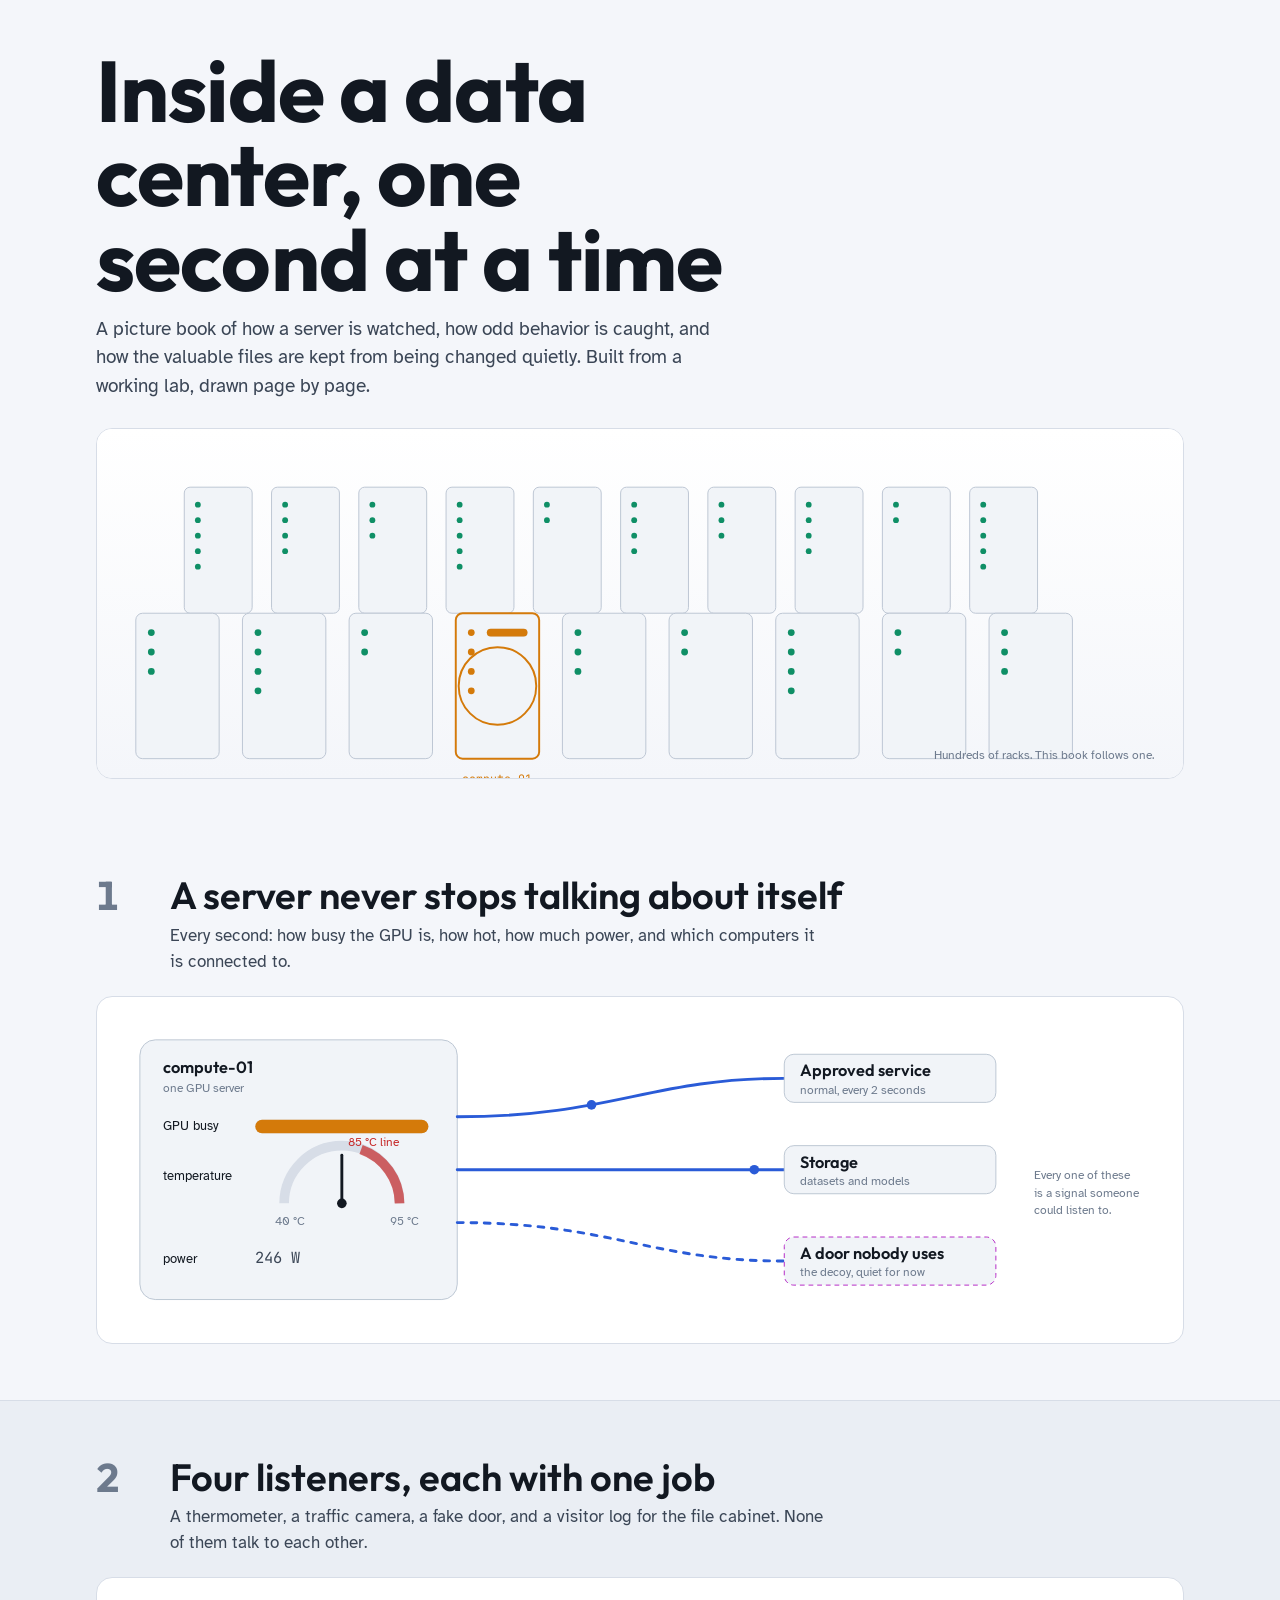
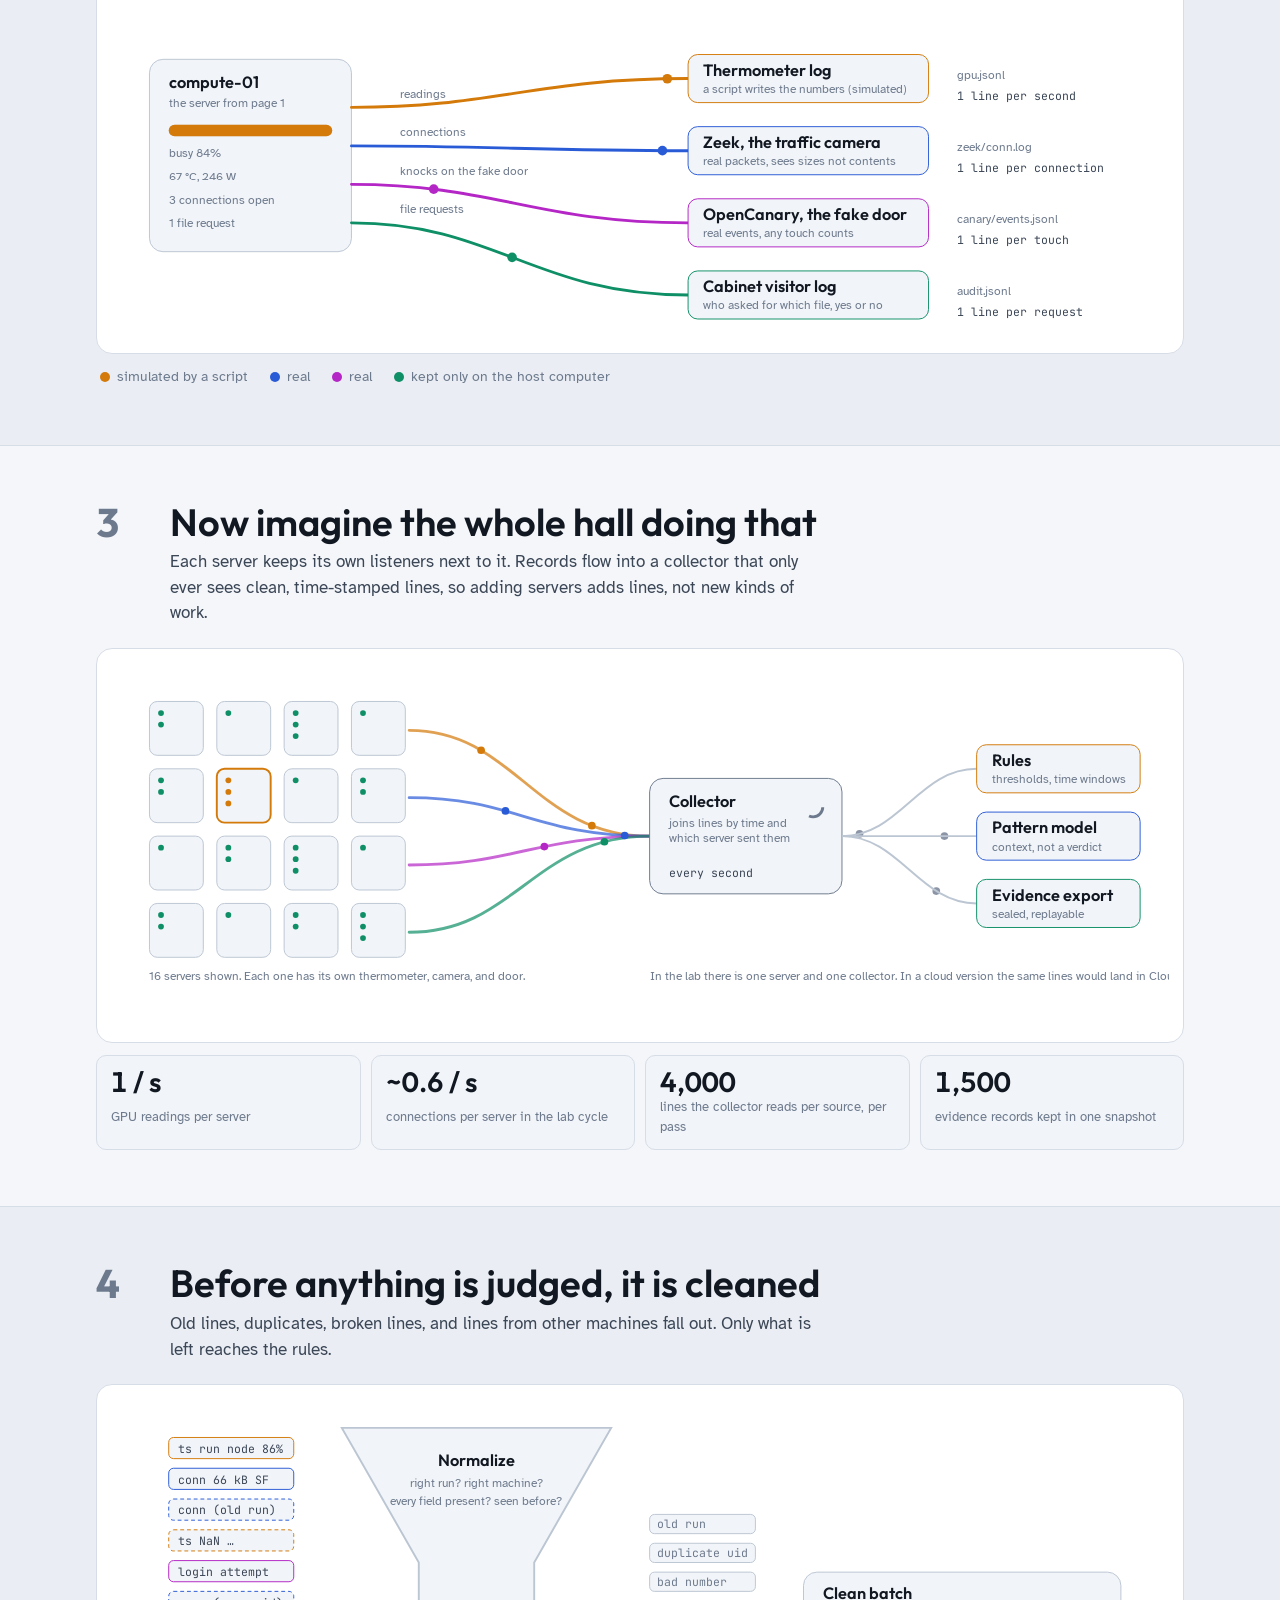
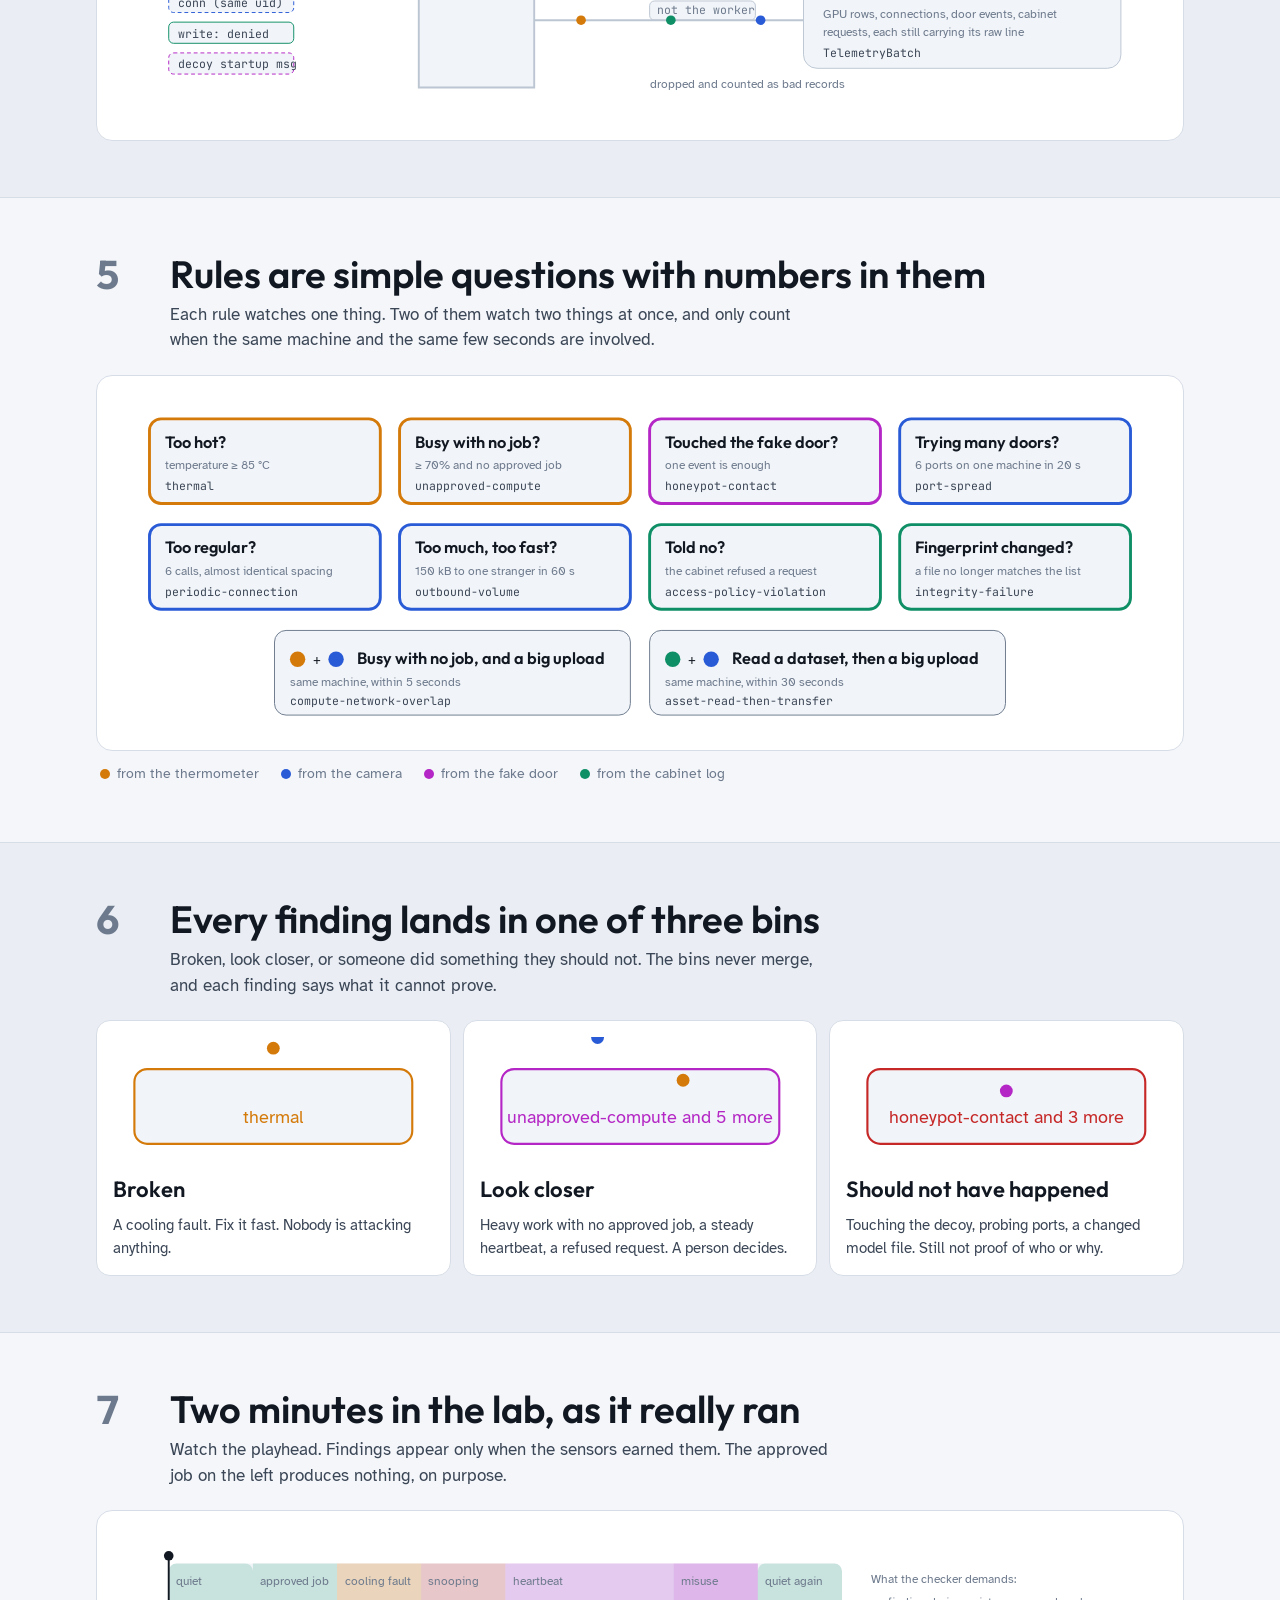
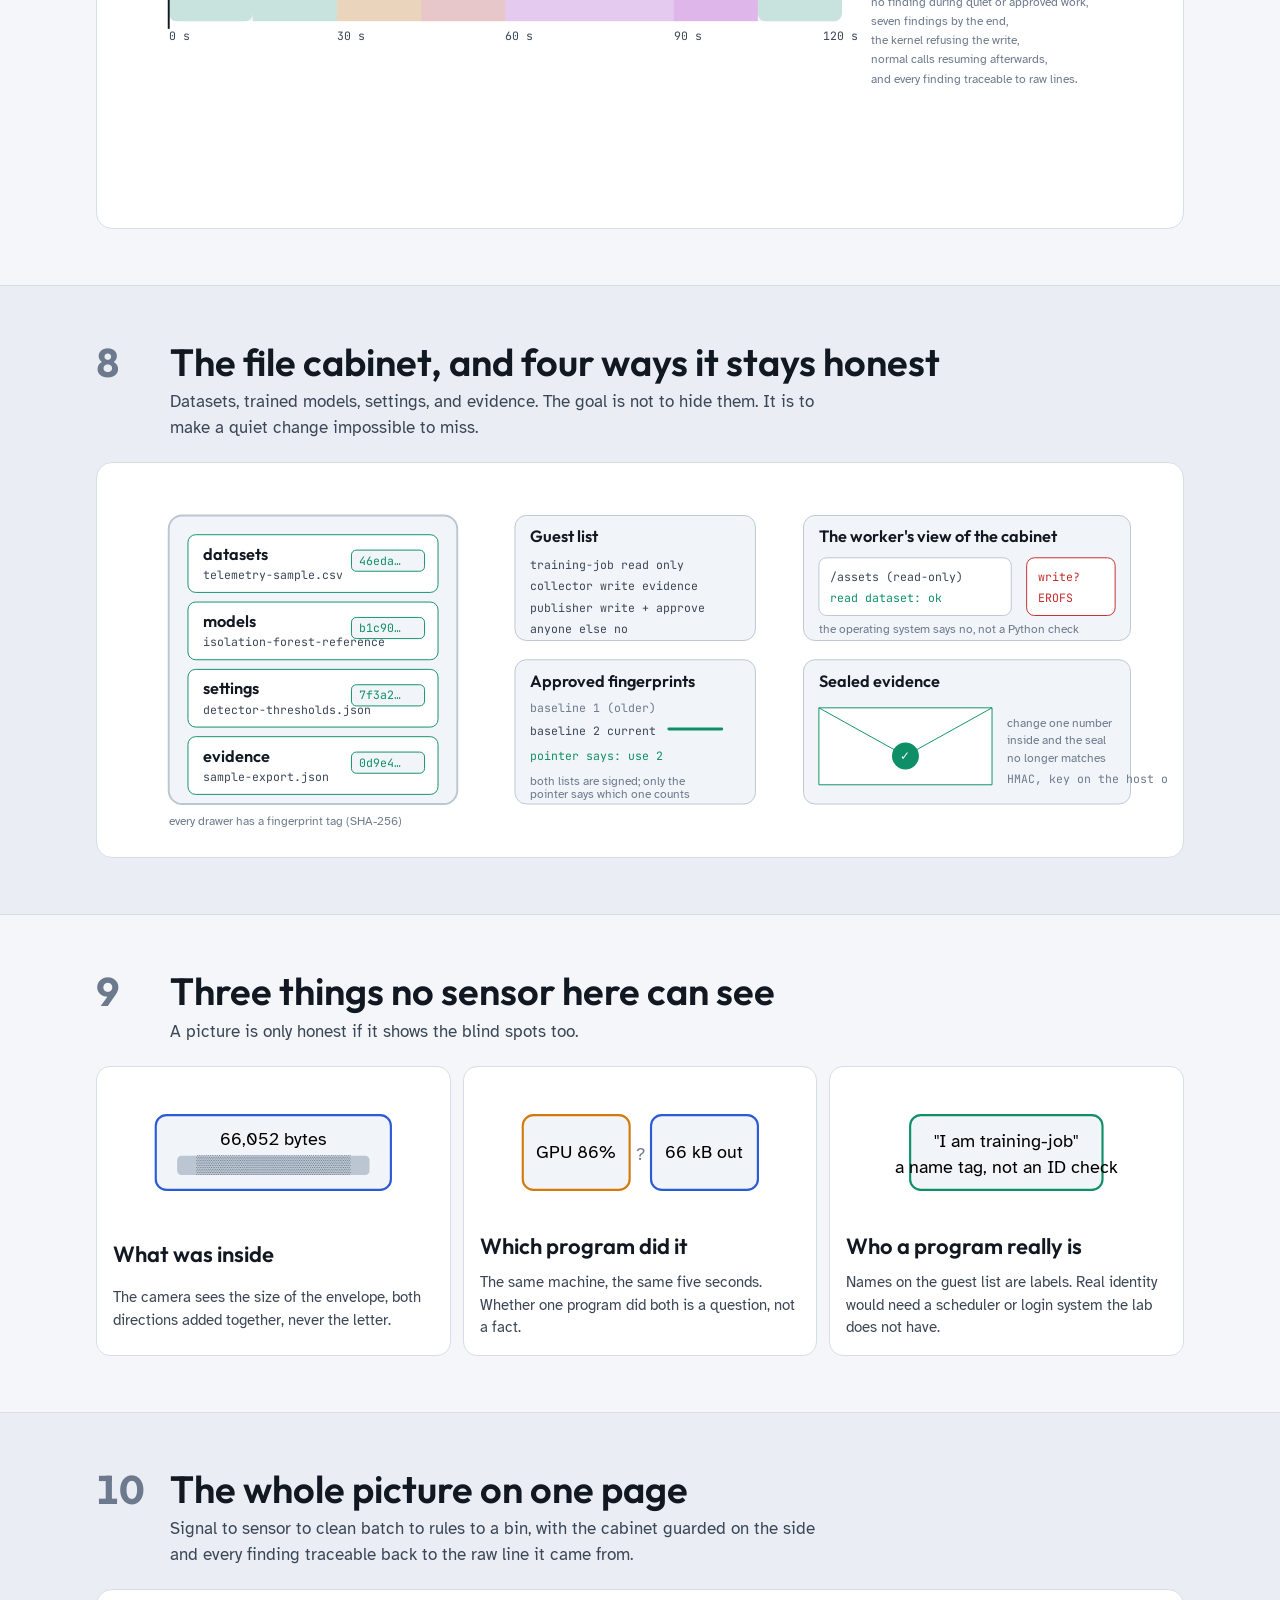
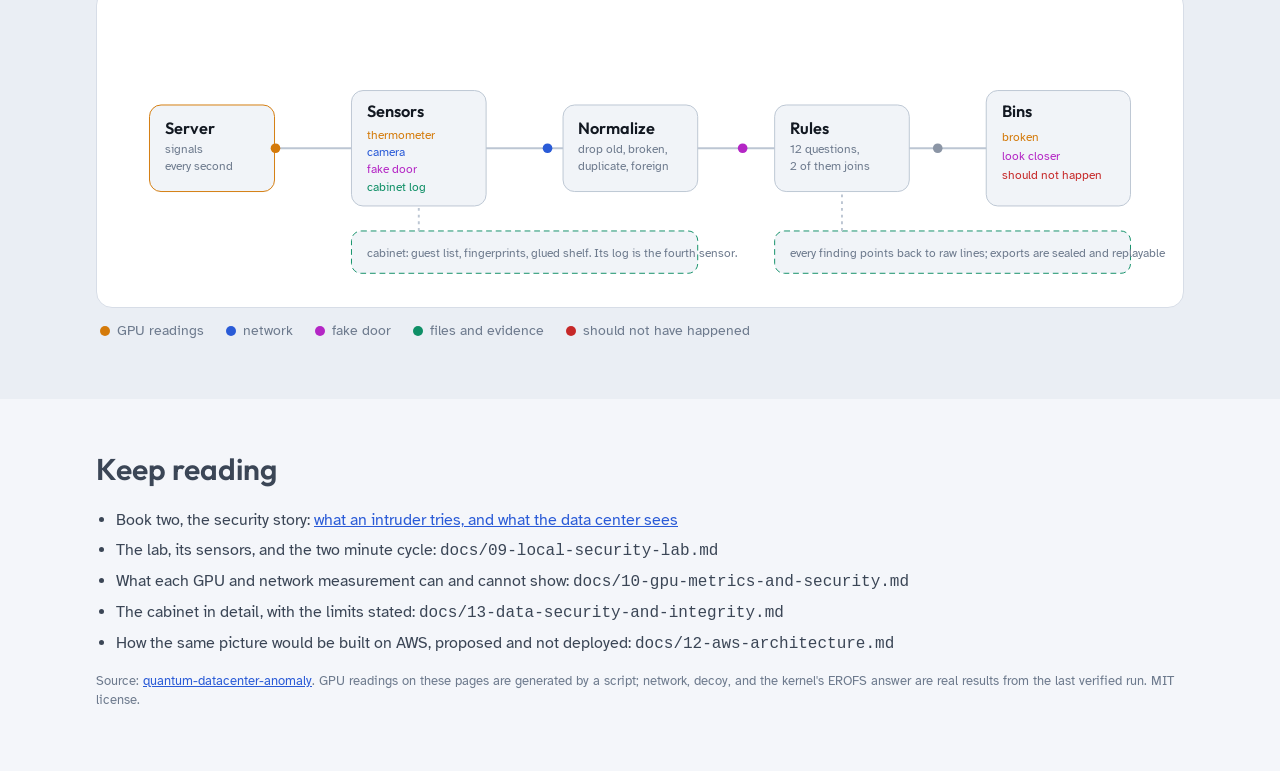
==== commit d7a00e4e: "Project snapshot" ====
--- a/site/index.html
+++ b/site/index.html
@@ -3,7 +3,7 @@
 <head>
 <meta charset="utf-8">
 <meta name="viewport" content="width=device-width, initial-scale=1, viewport-fit=cover">
-<meta name="description" content="A picture book you can run: how a data center server is watched, how odd behavior is caught, and how valuable files are kept from quiet changes.">
+<meta name="description" content="A picture book of how a data center server is watched, how odd behavior is caught, and how valuable files are kept from quiet changes.">
 <title>Sentinel Lab</title>
 <link rel="stylesheet" href="https://fonts.googleapis.com/css2?family=Outfit:wght@500;600;700&family=Atkinson+Hyperlegible:wght@400;700&family=JetBrains+Mono:wght@400;500&display=swap">
 <style>
@@ -129,50 +129,6 @@
 @media (max-width: 760px) { .bins { grid-template-columns: 1fr; } }
 
 /* back cover */
-/* interactive controls under scenes */
-.sim { margin-top: 12px; background: var(--panel); border: 1px solid var(--rule); border-radius: 14px; padding: 16px; display: grid; gap: 12px; }
-.sim h3 { font-family: var(--display); font-weight: 600; font-size: 18px; margin: 0; }
-.sim .row { display: grid; grid-template-columns: 1fr 1fr; gap: 14px; align-items: start; }
-@media (max-width: 760px) { .sim .row { grid-template-columns: 1fr; } }
-.sim label { display: grid; gap: 4px; font-size: 14px; color: var(--ink-2); }
-.sim label .v { font-family: var(--mono); color: var(--ink); }
-.sim input[type=range] { width: 100%; accent-color: var(--gpu); }
-.sim select, .sim textarea { font: inherit; background: var(--panel-2); color: var(--ink); border: 1px solid var(--rule-2); border-radius: 8px; padding: 6px 8px; width: 100%; }
-.sim textarea { font-family: var(--mono); font-size: 13px; min-height: 110px; }
-.btns { display: flex; flex-wrap: wrap; gap: 8px; }
-.btn { font: inherit; font-weight: 700; font-size: 14px; padding: 8px 13px; border-radius: 9px; border: 1px solid var(--rule-2); background: var(--panel-2); color: var(--ink); cursor: pointer; display: inline-flex; align-items: center; gap: 8px; }
-.btn:hover { border-color: var(--ink-3); }
-.btn i { width: 10px; height: 10px; border-radius: 50%; display: inline-block; }
-.btn.primary { background: var(--ink); color: var(--bg); border-color: var(--ink); }
-.btn.quiet { font-weight: 400; color: var(--ink-2); }
-.check { display: inline-flex; gap: 8px; align-items: center; font-size: 14px; color: var(--ink-2); }
-.check input { width: 17px; height: 17px; accent-color: var(--files); }
-.fl { display: grid; gap: 8px; }
-.fx { border: 1px solid var(--rule-2); border-left-width: 5px; border-radius: 10px; padding: 9px 12px; background: var(--panel-2); display: grid; gap: 2px; }
-.fx.op { border-left-color: var(--gpu); } .fx.inv { border-left-color: var(--decoy); } .fx.sec { border-left-color: var(--bad); } .fx.none { border-left-color: var(--files); color: var(--ink-2); font-size: 14px; }
-.fx.ok { border-left-color: var(--files); } .fx.bad { border-left-color: var(--bad); }
-.fx b { font-family: var(--display); font-weight: 600; font-size: 16px; }
-.fx .r { font-family: var(--mono); font-size: 12px; color: var(--ink-3); }
-.fx .x { font-size: 14px; color: var(--ink-2); }
-.fx .n { font-size: 13px; color: var(--ink-3); border-left: 2px solid var(--rule-2); padding-left: 8px; }
-.rulecard .ring { opacity: .12; transition: opacity .3s; }
-.rulecard.lit .ring { opacity: 1; }
-.rulecard.lit .box { fill: var(--panel); }
-table.log { width: 100%; border-collapse: collapse; font-size: 13px; font-family: var(--mono); }
-table.log td, table.log th { text-align: left; padding: 5px 8px; border-bottom: 1px solid var(--rule); white-space: nowrap; }
-table.log th { color: var(--ink-3); font-weight: 500; font-family: var(--body); }
-.logwrap { max-height: 220px; overflow: auto; border: 1px solid var(--rule); border-radius: 8px; background: var(--panel-2); }
-.kv { display: grid; grid-template-columns: repeat(4, 1fr); gap: 8px; }
-.kv div { background: var(--panel-2); border: 1px solid var(--rule); border-radius: 8px; padding: 8px 10px; font-size: 13px; color: var(--ink-3); }
-.kv div b { display: block; font-family: var(--display); font-size: 22px; font-weight: 600; color: var(--ink); font-variant-numeric: tabular-nums; }
-@media (max-width: 600px) { .kv { grid-template-columns: 1fr 1fr; } }
-.playbar { display: flex; align-items: center; gap: 10px; }
-.playbar input[type=range] { flex: 1; accent-color: var(--net); }
-.fp { font-family: var(--mono); font-size: 12px; word-break: break-all; padding: 8px 10px; border-radius: 8px; background: var(--panel-2); border: 1px solid var(--rule); }
-.fp.ok { border-color: var(--files); } .fp.bad { border-color: var(--bad); }
-.status { font-size: 14px; padding: 8px 10px; border-radius: 8px; border: 1px solid var(--rule-2); background: var(--panel-2); color: var(--ink-2); }
-.status.ok { border-color: var(--files); color: var(--good); } .status.bad { border-color: var(--bad); color: var(--bad); }
-
 .back { padding-block: 48px 64px; color: var(--ink-2); }
 .back .wrap { display: grid; gap: 16px; }
 .back h2 { font-family: var(--display); font-weight: 600; font-size: 30px; margin: 0; }
@@ -239,13 +195,13 @@
         <rect class="box" x="30" y="30" width="330" height="270" rx="16"/>
         <text class="t" x="54" y="64">compute-01</text><text class="s" x="54" y="84">one GPU server</text>
         <!-- utilization -->
-        <text x="54" y="124">GPU busy</text><text class="m" id="p1ut" x="336" y="124">35%</text><rect x="150" y="113" width="180" height="14" rx="7" fill="var(--rule)"/><rect id="p1u" x="150" y="113" width="63" height="14" rx="7" fill="var(--gpu)"/>
+        <text x="54" y="124">GPU busy</text><rect x="150" y="113" width="180" height="14" rx="7" fill="var(--rule)"/><rect class="breath" x="150" y="113" width="180" height="14" rx="7" fill="var(--gpu)"/>
         <!-- temperature gauge -->
         <text x="54" y="176">temperature</text>
-        <g transform="translate(240 200)"><path d="M-60 0 A60 60 0 0 1 60 0" fill="none" stroke="var(--rule)" stroke-width="10"/><path d="M20 -56 A60 60 0 0 1 60 0" fill="none" stroke="var(--bad)" stroke-width="10" opacity=".7"/><g id="p1n" style="transform: rotate(-8deg); transform-origin: 0 0; transition: transform .25s"><line x1="0" y1="0" x2="0" y2="-50" stroke="var(--ink)" stroke-width="3" stroke-linecap="round"/></g><circle r="5" fill="var(--ink)"/></g>
-        <text class="m" id="p1tt" x="226" y="222" text-anchor="middle" style="fill:var(--ink)">52 °C</text><text class="s" x="170" y="222">40</text><text class="s" x="290" y="222">95 °C</text><text class="s" x="246" y="140" style="fill: var(--bad)">85 °C line</text>
+        <g transform="translate(240 200)"><path d="M-60 0 A60 60 0 0 1 60 0" fill="none" stroke="var(--rule)" stroke-width="10"/><path d="M20 -56 A60 60 0 0 1 60 0" fill="none" stroke="var(--bad)" stroke-width="10" opacity=".7"/><g class="needle"><line x1="0" y1="0" x2="0" y2="-50" stroke="var(--ink)" stroke-width="3" stroke-linecap="round"/></g><circle r="5" fill="var(--ink)"/></g>
+        <text class="s" x="170" y="222">40 °C</text><text class="s" x="290" y="222">95 °C</text><text class="s" x="246" y="140" style="fill: var(--bad)">85 °C line</text>
         <!-- power -->
-        <text x="54" y="262">power</text><text class="m" id="p1p" x="150" y="262" style="font-size:16px">130 W</text>
+        <text x="54" y="262">power</text><g class="tick"><text class="m" x="150" y="262" style="font-size:16px">246 W</text></g>
         <!-- connections -->
         <path class="flow f-net" d="M360 110 C 520 110, 560 70, 700 70"/>
         <path class="flow f-net" d="M360 165 C 520 165, 560 165, 700 165"/>
@@ -257,19 +213,6 @@
         <text class="s" x="960" y="175">Every one of these</text><text class="s" x="960" y="193">is a signal someone</text><text class="s" x="960" y="211">could listen to.</text>
       </svg>
     </div>
-    <div class="sim" id="sim1">
-      <h3>Drive the server yourself</h3>
-      <div class="row">
-        <div style="display:grid; gap:10px">
-          <label>Busy <span class="v" id="s1uV">35%</span><input id="s1u" type="range" min="0" max="100" value="35"></label>
-          <label>Temperature <span class="v" id="s1tV">52 °C</span><input id="s1t" type="range" min="30" max="100" value="52"></label>
-          <label class="check"><input type="checkbox" id="s1a"> an approved job is running</label>
-          <div class="btns"><button class="btn" data-p1="28,50,0"><i style="background:var(--grey)"></i>Idle</button><button class="btn" data-p1="90,69,1"><i style="background:var(--files)"></i>Approved training</button><button class="btn" data-p1="30,92,0"><i style="background:var(--gpu)"></i>Cooling fault</button><button class="btn" data-p1="88,68,0"><i style="background:var(--decoy)"></i>Mystery load</button></div>
-        </div>
-        <div class="fl" id="s1f"></div>
-      </div>
-    </div>
-
   </div>
 </section>
 
@@ -331,7 +274,7 @@
             <g transform="translate(140 210)"><rect class="box" width="56" height="56" rx="8"/><circle cx="12" cy="12" r="3" class="led d-good"/><circle cx="12" cy="24" r="3" class="led d-good"/></g>
             <g transform="translate(210 210)"><rect class="box" width="56" height="56" rx="8"/><circle cx="12" cy="12" r="3" class="led d-good"/><circle cx="12" cy="24" r="3" class="led d-good"/><circle cx="12" cy="36" r="3" class="led d-good"/></g>
           </g>
-          <text class="s" x="40" y="330" id="p3n">16 servers shown. Each one has its own thermometer, camera, and door.</text>
+          <text class="s" x="40" y="330">16 servers shown. Each one has its own thermometer, camera, and door.</text>
         </g>
         <!-- streams converge -->
         <defs>
@@ -363,18 +306,12 @@
         <text class="s" x="560" y="330">In the lab there is one server and one collector. In a cloud version the same lines would land in CloudWatch and S3 instead of a folder.</text>
       </svg>
     </div>
-    <div class="sim">
-      <h3>Add servers and watch the stream grow</h3>
-      <label>Servers in the hall <span class="v" id="s3nV">16</span><input id="s3n" type="range" min="1" max="500" value="16"></label>
-      <div class="counters">
-        <div class="ctr"><b id="c1">16 / s</b><span>GPU readings arriving</span></div>
-        <div class="ctr"><b id="c2">~10 / s</b><span>connections during the lab cycle</span></div>
-        <div class="ctr"><b id="c3">5.5 MB</b><span>GPU lines per hour, about 95 bytes each</span></div>
-        <div class="ctr"><b>1</b><span>kind of work the collector does, whatever the count</span></div>
-      </div>
-      <p style="font-size:13px; color: var(--ink-3); margin:0">The lab reads the last 4,000 lines per source each pass. Past a few dozen servers that is the first thing to redesign, which is why the cloud proposal moves lines into a managed store.</p>
-    </div>
-
+    <div class="counters">
+      <div class="ctr"><b>1 / s</b><span>GPU readings per server</span></div>
+      <div class="ctr"><b>~0.6 / s</b><span>connections per server in the lab cycle</span></div>
+      <div class="ctr"><b>4,000</b><span>lines the collector reads per source, per pass</span></div>
+      <div class="ctr"><b>1,500</b><span>evidence records kept in one snapshot</span></div>
+    </div>
   </div>
 </section>
 
@@ -420,24 +357,6 @@
         <text class="m" x="740" y="268">TelemetryBatch</text>
       </svg>
     </div>
-    <div class="sim">
-      <h3>Feed the funnel one line at a time</h3>
-      <div class="row">
-        <div class="btns">
-          <button class="btn" data-rec="good-gpu"><i style="background:var(--gpu)"></i>GPU reading, this run</button>
-          <button class="btn" data-rec="good-net"><i style="background:var(--net)"></i>connection from the worker</button>
-          <button class="btn" data-rec="old"><i style="background:var(--net)"></i>connection from last run</button>
-          <button class="btn" data-rec="dup"><i style="background:var(--net)"></i>same connection again</button>
-          <button class="btn" data-rec="nan"><i style="background:var(--gpu)"></i>GPU reading with a broken number</button>
-          <button class="btn" data-rec="other"><i style="background:var(--net)"></i>connection from another machine</button>
-          <button class="btn" data-rec="startup"><i style="background:var(--decoy)"></i>decoy startup message</button>
-          <button class="btn quiet" id="s4clear">Clear</button>
-        </div>
-        <div class="logwrap"><table class="log"><thead><tr><th>line</th><th>result</th><th>why</th></tr></thead><tbody id="s4log"></tbody></table></div>
-      </div>
-      <div class="kv"><div>kept<b id="s4k">0</b></div><div>dropped<b id="s4d">0</b></div><div>bad records counted<b id="s4b">0</b></div><div>reaches the rules<b id="s4r">0</b></div></div>
-    </div>
-
   </div>
 </section>
 
@@ -447,52 +366,51 @@
     <div class="cap"><span class="no">5</span><div><h2>Rules are simple questions with numbers in them</h2><p>Each rule watches one thing. Two of them watch two things at once, and only count when the same machine and the same few seconds are involved.</p></div></div>
     <div class="scene" aria-label="Rule cards that light up when matching records pass">
       <svg viewBox="0 0 1100 360" role="img">
-        <g class="rulecard" data-rule="thermal" transform="translate(40 30)">
-          <rect class="box" width="240" height="88" rx="12" style="stroke: var(--gpu)"/><rect class="ring" width="240" height="88" rx="12" fill="none" stroke="var(--gpu)" stroke-width="3"/>
+        <g transform="translate(40 30)">
+          <rect class="box" width="240" height="88" rx="12" style="stroke: var(--gpu)"/><g class="glow"><rect width="240" height="88" rx="12" fill="none" stroke="var(--gpu)" stroke-width="3"/></g>
           <text class="t" x="16" y="30">Too hot?</text><text class="s" x="16" y="52">temperature ≥ 85 °C</text><text class="m" x="16" y="74">thermal</text>
         </g>
-        <g class="rulecard" data-rule="unapproved-compute" transform="translate(300 30)">
-          <rect class="box" width="240" height="88" rx="12" style="stroke: var(--gpu)"/><rect class="ring" width="240" height="88" rx="12" fill="none" stroke="var(--gpu)" stroke-width="3"/>
+        <g transform="translate(300 30)">
+          <rect class="box" width="240" height="88" rx="12" style="stroke: var(--gpu)"/><g class="glow" style="animation-delay:.4s"><rect width="240" height="88" rx="12" fill="none" stroke="var(--gpu)" stroke-width="3"/></g>
           <text class="t" x="16" y="30">Busy with no job?</text><text class="s" x="16" y="52">≥ 70% and no approved job</text><text class="m" x="16" y="74">unapproved-compute</text>
         </g>
-        <g class="rulecard" data-rule="honeypot-contact" transform="translate(560 30)">
-          <rect class="box" width="240" height="88" rx="12" style="stroke: var(--decoy)"/><rect class="ring" width="240" height="88" rx="12" fill="none" stroke="var(--decoy)" stroke-width="3"/>
+        <g transform="translate(560 30)">
+          <rect class="box" width="240" height="88" rx="12" style="stroke: var(--decoy)"/><g class="glow" style="animation-delay:.8s"><rect width="240" height="88" rx="12" fill="none" stroke="var(--decoy)" stroke-width="3"/></g>
           <text class="t" x="16" y="30">Touched the fake door?</text><text class="s" x="16" y="52">one event is enough</text><text class="m" x="16" y="74">honeypot-contact</text>
         </g>
-        <g class="rulecard" data-rule="port-spread" transform="translate(820 30)">
-          <rect class="box" width="240" height="88" rx="12" style="stroke: var(--net)"/><rect class="ring" width="240" height="88" rx="12" fill="none" stroke="var(--net)" stroke-width="3"/>
+        <g transform="translate(820 30)">
+          <rect class="box" width="240" height="88" rx="12" style="stroke: var(--net)"/><g class="glow" style="animation-delay:1.2s"><rect width="240" height="88" rx="12" fill="none" stroke="var(--net)" stroke-width="3"/></g>
           <text class="t" x="16" y="30">Trying many doors?</text><text class="s" x="16" y="52">6 ports on one machine in 20 s</text><text class="m" x="16" y="74">port-spread</text>
         </g>
-        <g class="rulecard" data-rule="periodic-connection" transform="translate(40 140)">
-          <rect class="box" width="240" height="88" rx="12" style="stroke: var(--net)"/><rect class="ring" width="240" height="88" rx="12" fill="none" stroke="var(--net)" stroke-width="3"/>
+        <g transform="translate(40 140)">
+          <rect class="box" width="240" height="88" rx="12" style="stroke: var(--net)"/><g class="glow" style="animation-delay:1.6s"><rect width="240" height="88" rx="12" fill="none" stroke="var(--net)" stroke-width="3"/></g>
           <text class="t" x="16" y="30">Too regular?</text><text class="s" x="16" y="52">6 calls, almost identical spacing</text><text class="m" x="16" y="74">periodic-connection</text>
         </g>
-        <g class="rulecard" data-rule="outbound-volume" transform="translate(300 140)">
-          <rect class="box" width="240" height="88" rx="12" style="stroke: var(--net)"/><rect class="ring" width="240" height="88" rx="12" fill="none" stroke="var(--net)" stroke-width="3"/>
+        <g transform="translate(300 140)">
+          <rect class="box" width="240" height="88" rx="12" style="stroke: var(--net)"/><g class="glow" style="animation-delay:2s"><rect width="240" height="88" rx="12" fill="none" stroke="var(--net)" stroke-width="3"/></g>
           <text class="t" x="16" y="30">Too much, too fast?</text><text class="s" x="16" y="52">150 kB to one stranger in 60 s</text><text class="m" x="16" y="74">outbound-volume</text>
         </g>
-        <g class="rulecard" data-rule="access-policy-violation" transform="translate(560 140)">
-          <rect class="box" width="240" height="88" rx="12" style="stroke: var(--files)"/><rect class="ring" width="240" height="88" rx="12" fill="none" stroke="var(--files)" stroke-width="3"/>
+        <g transform="translate(560 140)">
+          <rect class="box" width="240" height="88" rx="12" style="stroke: var(--files)"/><g class="glow" style="animation-delay:2.4s"><rect width="240" height="88" rx="12" fill="none" stroke="var(--files)" stroke-width="3"/></g>
           <text class="t" x="16" y="30">Told no?</text><text class="s" x="16" y="52">the cabinet refused a request</text><text class="m" x="16" y="74">access-policy-violation</text>
         </g>
-        <g class="rulecard" data-rule="integrity-failure" transform="translate(820 140)">
-          <rect class="box" width="240" height="88" rx="12" style="stroke: var(--files)"/><rect class="ring" width="240" height="88" rx="12" fill="none" stroke="var(--files)" stroke-width="3"/>
+        <g transform="translate(820 140)">
+          <rect class="box" width="240" height="88" rx="12" style="stroke: var(--files)"/><g class="glow" style="animation-delay:2.8s"><rect width="240" height="88" rx="12" fill="none" stroke="var(--files)" stroke-width="3"/></g>
           <text class="t" x="16" y="30">Fingerprint changed?</text><text class="s" x="16" y="52">a file no longer matches the list</text><text class="m" x="16" y="74">integrity-failure</text>
         </g>
         <!-- joins -->
-        <g class="rulecard" data-rule="compute-network-overlap" transform="translate(170 250)">
-          <rect class="ring" width="370" height="88" rx="12" fill="none" stroke="var(--decoy)" stroke-width="3"/><rect class="box" width="370" height="88" rx="12" style="stroke: var(--ink-3)"/>
+        <g transform="translate(170 250)">
+          <rect class="box" width="370" height="88" rx="12" style="stroke: var(--ink-3)"/>
           <circle cx="24" cy="30" r="8" class="d-gpu"/><text x="40" y="35">+</text><circle cx="64" cy="30" r="8" class="d-net"/>
           <text class="t" x="86" y="35">Busy with no job, and a big upload</text><text class="s" x="16" y="58">same machine, within 5 seconds</text><text class="m" x="16" y="78">compute-network-overlap</text>
         </g>
-        <g class="rulecard" data-rule="asset-read-then-transfer" transform="translate(560 250)">
-          <rect class="ring" width="370" height="88" rx="12" fill="none" stroke="var(--files)" stroke-width="3"/><rect class="box" width="370" height="88" rx="12" style="stroke: var(--ink-3)"/>
+        <g transform="translate(560 250)">
+          <rect class="box" width="370" height="88" rx="12" style="stroke: var(--ink-3)"/>
           <circle cx="24" cy="30" r="8" class="d-files"/><text x="40" y="35">+</text><circle cx="64" cy="30" r="8" class="d-net"/>
           <text class="t" x="86" y="35">Read a dataset, then a big upload</text><text class="s" x="16" y="58">same machine, within 30 seconds</text><text class="m" x="16" y="78">asset-read-then-transfer</text>
         </g>
       </svg>
     </div>
-    <p style="font-size:14px;color:var(--ink-3);margin:10px 0 0">Cards light up as the run on page 7 reaches them. Press play there, or drag the playhead, and come back.</p>
     <div class="foot"><span class="gpu">from the thermometer</span><span class="net">from the camera</span><span class="decoy">from the fake door</span><span class="files">from the cabinet log</span></div>
   </div>
 </section>
@@ -521,20 +439,27 @@
 <!-- PAGE 7: the two minute story -->
 <section class="page">
   <div class="wrap">
-    <div class="cap"><span class="no">7</span><div><h2>Two minutes in the lab, run by you</h2><p>Press play or drag the playhead. The records are generated with the lab's phase timing and the findings are computed by the same rules, live. Untick a behavior and its findings disappear: detection follows behavior, never the label.</p></div></div>
-    <div class="scene" aria-label="A timeline from 0 to 120 seconds with a playhead you control and findings appearing as the rules fire">
-      <svg viewBox="0 0 1100 300" role="img" id="p7svg">
+    <div class="cap"><span class="no">7</span><div><h2>Two minutes in the lab, as it really ran</h2><p>Watch the playhead. Findings appear only when the sensors earned them. The approved job on the left produces nothing, on purpose.</p></div></div>
+    <div class="scene" aria-label="A timeline from 0 to 120 seconds with a moving playhead and findings appearing in each phase">
+      <svg viewBox="0 0 1100 300" role="img">
         <g transform="translate(60 40)">
           <rect x="0" y="0" width="700" height="60" rx="8" fill="var(--panel-2)"/>
           <rect x="0" y="0" width="87.5" height="60" rx="8" fill="var(--files)" opacity=".18"/><rect x="87.5" y="0" width="87.5" height="60" fill="var(--files)" opacity=".18"/>
           <rect x="175" y="0" width="87.5" height="60" fill="var(--gpu)" opacity=".25"/><rect x="262.5" y="0" width="87.5" height="60" fill="var(--bad)" opacity=".22"/>
           <rect x="350" y="0" width="175" height="60" fill="var(--decoy)" opacity=".2"/><rect x="525" y="0" width="87.5" height="60" fill="var(--decoy)" opacity=".3"/><rect x="612.5" y="0" width="87.5" height="60" rx="8" fill="var(--files)" opacity=".18"/>
           <text class="s" x="8" y="22">quiet</text><text class="s" x="95" y="22">approved job</text><text class="s" x="183" y="22">cooling fault</text><text class="s" x="270" y="22">snooping</text><text class="s" x="358" y="22">heartbeat</text><text class="s" x="533" y="22">misuse</text><text class="s" x="620" y="22">quiet again</text>
-          <polyline id="p7temp" points="" fill="none" stroke="var(--gpu)" stroke-width="1.5" opacity=".9"/>
-          <line x1="0" y1="34" x2="700" y2="34" stroke="var(--bad)" stroke-dasharray="3 4" opacity=".6"/><text class="m" x="704" y="38" style="fill:var(--bad)">85 °C</text>
           <text class="m" x="0" y="80">0 s</text><text class="m" x="175" y="80">30 s</text><text class="m" x="350" y="80">60 s</text><text class="m" x="525" y="80">90 s</text><text class="m" x="680" y="80">120 s</text>
-          <g id="p7pops"></g>
-          <g id="p7head"><line x1="0" y1="-8" x2="0" y2="68" stroke="var(--ink)" stroke-width="2"/><circle cy="-8" r="5" fill="var(--ink)"/></g>
+          <g class="sweep"><line x1="0" y1="-8" x2="0" y2="68" stroke="var(--ink)" stroke-width="2"/><circle cy="-8" r="5" fill="var(--ink)"/></g>
+          <!-- findings popping -->
+          <g class="pop at20"><rect x="178" y="110" width="80" height="24" rx="6" fill="var(--panel-2)" stroke="var(--gpu)"/><text class="m" x="186" y="126">thermal</text></g>
+          <g class="pop at34"><rect x="265" y="110" width="88" height="24" rx="6" fill="var(--panel-2)" stroke="var(--bad)"/><text class="m" x="273" y="126">port-spread</text></g>
+          <g class="pop at36"><rect x="265" y="140" width="122" height="24" rx="6" fill="var(--panel-2)" stroke="var(--bad)"/><text class="m" x="273" y="156">honeypot-contact</text></g>
+          <g class="pop at62"><rect x="353" y="110" width="140" height="24" rx="6" fill="var(--panel-2)" stroke="var(--decoy)"/><text class="m" x="361" y="126">periodic-connection</text></g>
+          <g class="pop at78"><rect x="528" y="110" width="140" height="24" rx="6" fill="var(--panel-2)" stroke="var(--decoy)"/><text class="m" x="536" y="126">unapproved-compute</text></g>
+          <g class="pop at82"><rect x="528" y="140" width="122" height="24" rx="6" fill="var(--panel-2)" stroke="var(--decoy)"/><text class="m" x="536" y="156">outbound-volume</text></g>
+          <g class="pop at84"><rect x="528" y="170" width="178" height="24" rx="6" fill="var(--panel-2)" stroke="var(--decoy)"/><text class="m" x="536" y="186">compute-network-overlap</text></g>
+          <g class="pop at86"><rect x="528" y="200" width="150" height="24" rx="6" fill="var(--panel-2)" stroke="var(--files)"/><text class="m" x="536" y="216">write blocked: EROFS</text></g>
+          <g class="pop at12"><text class="s" x="95" y="126" style="fill: var(--good)">nothing, correctly</text></g>
         </g>
         <text class="s" x="790" y="60">What the checker demands:</text>
         <text class="s" x="790" y="84">no finding during quiet or approved work,</text>
@@ -543,21 +468,6 @@
         <text class="s" x="790" y="144">normal calls resuming afterwards,</text>
         <text class="s" x="790" y="164">and every finding traceable to raw lines.</text>
       </svg>
-    </div>
-    <div class="sim">
-      <div class="playbar"><button class="btn primary" id="p7play">Play</button><input id="p7scrub" type="range" min="0" max="120" value="0"><span class="mono" id="p7t">0 s</span></div>
-      <div class="row">
-        <div style="display:grid; gap:8px">
-          <h3>Behaviors in this run</h3>
-          <label class="check"><input type="checkbox" id="b-approved" checked> the 15 to 30 s job is approved</label>
-          <label class="check"><input type="checkbox" id="b-thermal" checked> cooling fault at 30 to 45 s</label>
-          <label class="check"><input type="checkbox" id="b-recon" checked> port knocks and decoy login at 45 s</label>
-          <label class="check"><input type="checkbox" id="b-beacon" checked> heartbeat every 3 s from 60 to 90 s</label>
-          <label class="check"><input type="checkbox" id="b-misuse" checked> unapproved load plus 66 kB uploads at 90 to 105 s</label>
-          <div class="kv"><div>phase<b id="p7phase" style="font-size:16px">quiet</b></div><div>busy<b id="p7u">22%</b></div><div>temperature<b id="p7tp">48 °C</b></div><div>bytes so far<b id="p7b">0</b></div></div>
-        </div>
-        <div><h3 style="margin-bottom:8px">Findings so far</h3><div class="fl" id="p7f"></div></div>
-      </div>
     </div>
   </div>
 </section>
@@ -677,127 +587,6 @@
     <small>Source: <a href="https://github.com/nsirivolu27/quantum-datacenter-anomaly" rel="noopener">quantum-datacenter-anomaly</a>. GPU readings on these pages are generated by a script; network, decoy, and the kernel's EROFS answer are real results from the last verified run. MIT license.</small>
   </div>
 </footer>
-<script>
-(function () {
-  var CFG = { thermal: 85, unapproved: 70, portThreshold: 6, beaconMin: 6, beaconMaxCv: 0.25, transferBytes: 50000, corrSeconds: 5, volumeWindow: 60, volumeBytes: 150000, worker: "compute-01" };
-  var INV = { worker: "172.20.0.6", api: "172.20.0.2", canary: "172.20.0.3", receiver: "172.20.0.4" };
-  var PORTS = [21, 22, 23, 80, 443, 445, 3389];
-  var NOT = { thermal: "Not proof of an attack. Check cooling and load.", "unapproved-compute": "The approved flag is simulated. Check job attribution before concluding misuse.", "honeypot-contact": "A touch, not a successful intrusion.", "port-spread": "Attempts, not access.", "periodic-connection": "Regular traffic can be benign. A candidate, not confirmed command and control.", "outbound-volume": "Bytes count both directions. Volume to review, not confirmed exfiltration.", "compute-network-overlap": "Joined on time and node only. Not proof the GPU process sent the data." };
-  function F(rule, cat, title, x, recs) { return { rule: rule, cat: cat, title: title, x: x, not: NOT[rule], count: recs.length, first: Math.min.apply(null, recs.map(function (r) { return r.ts; })) }; }
-  function mean(a) { return a.reduce(function (s, v) { return s + v; }, 0) / a.length; }
-  function pstdev(a) { var m = mean(a); return Math.sqrt(mean(a.map(function (v) { return (v - m) * (v - m); }))); }
-  function detect(gpu, flows, hits) {
-    var out = [], approved = {}; approved[INV.api] = 1; approved[INV.canary] = 1;
-    var hot = gpu.filter(function (g) { return g.temp >= CFG.thermal; });
-    if (hot.length) out.push(F("thermal", "op", "Thermal anomaly", "Temperature reached " + Math.max.apply(null, hot.map(function (g) { return g.temp; })).toFixed(1) + " °C; the limit is 85 °C.", hot));
-    var un = gpu.filter(function (g) { return g.util >= CFG.unapproved && !g.approved; });
-    if (un.length) out.push(F("unapproved-compute", "inv", "Compute activity without an approved job", "Utilization above 70% with no approved job in the registry.", un));
-    if (hits.length) out.push(F("honeypot-contact", "sec", "Internal decoy accessed", "The decoy recorded " + hits.length + " interaction(s) from the worker.", hits));
-    for (var i = 0; i < flows.length; i++) { var f = flows[i]; var w = flows.slice(0, i + 1).filter(function (o) { return o.dst === f.dst && o.ts >= f.ts - 20; }); var ports = {}; w.forEach(function (o) { ports[o.port] = 1; }); if (Object.keys(ports).length >= CFG.portThreshold) { out.push(F("port-spread", "sec", "Multiple destination ports probed", Object.keys(ports).length + " distinct ports on the decoy within 20 seconds.", w)); break; } }
-    var byDst = {}; flows.forEach(function (f) { if (!approved[f.dst]) (byDst[f.dst] = byDst[f.dst] || []).push(f); });
-    Object.keys(byDst).forEach(function (dst) { var g = byDst[dst]; for (var e = 0; e < g.length; e++) { var w2 = g.slice(0, e + 1).filter(function (o) { return o.ts >= g[e].ts - CFG.volumeWindow; }); var total = w2.reduce(function (s, o) { return s + o.bytes; }, 0); if (total >= CFG.volumeBytes) { out.push(F("outbound-volume", "inv", "Sustained transfer volume to an unapproved peer", total.toLocaleString() + " combined bytes across " + w2.length + " connections within 60 s.", w2)); break; } } });
-    var groups = {}; flows.forEach(function (f) { if (!approved[f.dst]) (groups[f.dst + ":" + f.port] = groups[f.dst + ":" + f.port] || []).push(f); });
-    Object.keys(groups).forEach(function (k) { var g = groups[k]; for (var end = CFG.beaconMin; end <= g.length; end++) { var w3 = g.slice(Math.max(0, end - 10), end); var iv = []; for (var j = 1; j < w3.length; j++) iv.push(w3[j].ts - w3[j - 1].ts); if (Math.min.apply(null, iv) <= 0 || mean(iv) > 30) continue; var cv = pstdev(iv) / mean(iv); if (cv <= CFG.beaconMaxCv) { out.push(F("periodic-connection", "inv", "Beacon-like connection pattern", w3.length + " connections to the receiver; mean spacing " + mean(iv).toFixed(1) + " s, variation " + cv.toFixed(2) + ".", w3)); break; } } });
-    var gg = gpu.filter(function (x) { return x.util >= CFG.unapproved && !x.approved && x.node === CFG.worker; }), m = [];
-    flows.forEach(function (f) { if (f.src !== INV.worker || approved[f.dst] || f.bytes < CFG.transferBytes) return; if (gg.some(function (x) { return Math.abs(x.ts - f.ts) <= CFG.corrSeconds; })) m.push(f); });
-    if (m.length) out.push(F("compute-network-overlap", "inv", "Unapproved compute overlaps an unusual transfer", "Unapproved GPU activity within 5 s of a connection carrying at least 50,000 combined bytes to an unapproved peer.", m));
-    return out.sort(function (a, b) { return a.first - b.first; });
-  }
-  function render(el, list, empty) {
-    if (!list.length) { el.innerHTML = '<div class="fx none">' + empty + '</div>'; return; }
-    el.innerHTML = list.map(function (f) { return '<div class="fx ' + f.cat + '"><b></b><span class="r"></span><span class="x"></span><span class="n"></span></div>'; }).join("");
-    Array.prototype.forEach.call(el.children, function (n, i) { n.querySelector("b").textContent = list[i].title; n.querySelector(".r").textContent = list[i].rule + " · " + list[i].count + " record(s)"; n.querySelector(".x").textContent = list[i].x; n.querySelector(".n").textContent = list[i].not; });
-  }
-
-  // page 1
-  var s1u = document.getElementById("s1u"), s1t = document.getElementById("s1t"), s1a = document.getElementById("s1a");
-  function paint1() {
-    var U = +s1u.value, T = +s1t.value, P = Math.round(45 + U * 2.4);
-    document.getElementById("s1uV").textContent = U + "%"; document.getElementById("s1tV").textContent = T + " °C";
-    document.getElementById("p1u").setAttribute("width", U * 1.8); document.getElementById("p1ut").textContent = U + "%";
-    document.getElementById("p1n").style.transform = "rotate(" + (-90 + (T - 40) / 55 * 180) + "deg)";
-    document.getElementById("p1tt").textContent = T + " °C"; document.getElementById("p1p").textContent = P + " W";
-    var list = detect([{ ts: 0, util: U, temp: T, approved: s1a.checked, node: "compute-01" }], [], []);
-    var off = T - (42 + U * 0.3);
-    if (!list.length && Math.abs(off) > 6) list = [{ rule: "window model, context only", cat: "inv", title: "Unusual shape for this load", x: "No rule crossed, but the temperature is " + off.toFixed(0) + " °C off the curve the simulator normally follows. This is what the Isolation Forest is for.", not: "A score, not a probability of attack.", count: 1 }];
-    render(document.getElementById("s1f"), list, s1a.checked ? "No finding. Busy with an approved job is expected work." : "No finding. This is the quiet baseline.");
-  }
-  [s1u, s1t, s1a].forEach(function (e) { e.addEventListener("input", paint1); e.addEventListener("change", paint1); });
-  Array.prototype.forEach.call(document.querySelectorAll("[data-p1]"), function (b) { b.addEventListener("click", function () { var v = b.getAttribute("data-p1").split(","); s1u.value = v[0]; s1t.value = v[1]; s1a.checked = v[2] === "1"; paint1(); }); });
-  paint1();
-
-  // page 3
-  var s3n = document.getElementById("s3n");
-  function paint3() {
-    var n = +s3n.value; document.getElementById("s3nV").textContent = n; document.getElementById("c1").textContent = n.toLocaleString() + " / s";
-    document.getElementById("c2").textContent = "~" + (n * 0.6).toFixed(n < 5 ? 1 : 0) + " / s";
-    var mb = n * 3600 * 95 / 1e6; document.getElementById("c3").textContent = (mb >= 1000 ? (mb / 1000).toFixed(1) + " GB" : mb.toFixed(1) + " MB");
-    document.getElementById("p3n").textContent = n + " server" + (n === 1 ? "" : "s") + " in the hall. Each one has its own thermometer, camera, and door.";
-  }
-  s3n.addEventListener("input", paint3); paint3();
-
-  // page 4
-  var k = 0, d = 0, b = 0, rows = [];
-  var REC = { "good-gpu": ["GPU reading, run b391, compute-01, 86%", "kept", "right run, every number present"], "good-net": ["conn Cq7 worker to receiver, 66 kB", "kept", "this worker, this run, new uid"], old: ["conn Cx1 from run a004", "dropped", "older run id"], dup: ["conn Cq7 again", "dropped", "uid already seen"], nan: ["GPU reading, temp NaN", "dropped", "non-finite number: counted as a bad record"], other: ["conn from 172.20.0.9", "dropped", "source is not the worker"], startup: ["decoy: service started", "dropped", "no src_host, not an interaction"] };
-  Array.prototype.forEach.call(document.querySelectorAll("[data-rec]"), function (btn) {
-    btn.addEventListener("click", function () {
-      var r = REC[btn.getAttribute("data-rec")]; rows.push(r);
-      if (r[1] === "kept") k++; else { d++; if (/bad record/.test(r[2])) b++; }
-      document.getElementById("s4log").innerHTML = rows.map(function (x) { return "<tr><td>" + x[0] + "</td><td style='color:" + (x[1] === "kept" ? "var(--good)" : "var(--ink-3)") + "'>" + x[1] + "</td><td>" + x[2] + "</td></tr>"; }).join("");
-      document.getElementById("s4k").textContent = k; document.getElementById("s4d").textContent = d; document.getElementById("s4b").textContent = b; document.getElementById("s4r").textContent = k;
-    });
-  });
-  document.getElementById("s4clear").onclick = function () { rows = []; k = d = b = 0; document.getElementById("s4log").innerHTML = ""; ["s4k", "s4d", "s4b", "s4r"].forEach(function (id) { document.getElementById(id).textContent = "0"; }); };
-
-  // page 7 and the page 5 cards
-  var PH = [["quiet", 0, 15], ["approved job", 15, 30], ["cooling fault", 30, 45], ["snooping", 45, 60], ["heartbeat", 60, 90], ["misuse", 90, 105], ["quiet again", 105, 120]];
-  function rnd(seed) { var s = seed; return function () { s = (s * 9301 + 49297) % 233280; return s / 233280; }; }
-  var gpuAll = [], flowsAll = [], hitsAll = [];
-  function on(id) { return document.getElementById(id).checked; }
-  function build() {
-    var R = rnd(17); gpuAll = []; flowsAll = []; hitsAll = [];
-    for (var sec = 0; sec < 120; sec++) {
-      var ph = PH.filter(function (x) { return sec >= x[1] && sec < x[2]; })[0][0];
-      var busy = ph === "approved job" || (ph === "misuse" && on("b-misuse"));
-      var util = busy ? 80 + R() * 14 : 18 + R() * 20, temp = 42 + util * 0.3 + (R() * 4 - 2);
-      if (ph === "cooling fault" && on("b-thermal")) temp = 89 + R() * 6;
-      gpuAll.push({ ts: sec, util: +util.toFixed(1), temp: +temp.toFixed(1), approved: ph === "approved job" && on("b-approved"), node: "compute-01" });
-      if (sec % 2 === 0) flowsAll.push({ ts: sec, src: INV.worker, dst: INV.api, port: 8080, bytes: 200 + Math.round(R() * 30) });
-      if (sec === 45 && on("b-recon")) { for (var q = 0; q < 7; q++) flowsAll.push({ ts: 45 + q * 0.2, src: INV.worker, dst: INV.canary, port: PORTS[q], bytes: 0 }); flowsAll.push({ ts: 46.6, src: INV.worker, dst: INV.canary, port: 8080, bytes: 390 }); hitsAll.push({ ts: 46.6 }); }
-      if (ph === "heartbeat" && on("b-beacon") && (sec - 60) % 3 === 0) flowsAll.push({ ts: sec + 0.1, src: INV.worker, dst: INV.receiver, port: 8080, bytes: 141 });
-      if (ph === "misuse" && on("b-misuse") && (sec - 90) % 3 === 0) flowsAll.push({ ts: sec + 0.2, src: INV.worker, dst: INV.receiver, port: 8080, bytes: 66052 });
-    }
-    flowsAll.sort(function (a, b2) { return a.ts - b2.ts; });
-    document.getElementById("p7temp").setAttribute("points", gpuAll.map(function (g) { return (g.ts * 700 / 120) + "," + (60 - (g.temp - 40) / 60 * 56); }).join(" "));
-  }
-  var scrub = document.getElementById("p7scrub"), playing = false, timer = null;
-  function paint7() {
-    var T = +scrub.value; document.getElementById("p7t").textContent = T + " s";
-    var ph = PH.filter(function (x) { return T >= x[1] && T < x[2]; })[0] || PH[6];
-    document.getElementById("p7phase").textContent = ph[0];
-    var g = gpuAll.filter(function (x) { return x.ts <= T; }), f = flowsAll.filter(function (x) { return x.ts <= T; }), h = hitsAll.filter(function (x) { return x.ts <= T; });
-    var last = g[g.length - 1] || gpuAll[0];
-    document.getElementById("p7u").textContent = Math.round(last.util) + "%"; document.getElementById("p7tp").textContent = Math.round(last.temp) + " °C";
-    document.getElementById("p7b").textContent = f.reduce(function (s, x) { return s + x.bytes; }, 0).toLocaleString();
-    var list = detect(g, f, h);
-    render(document.getElementById("p7f"), list, T < 30 ? "Nothing. During quiet and approved work, nothing is the correct answer." : "Nothing so far.");
-    document.getElementById("p7head").setAttribute("transform", "translate(" + (T * 700 / 120) + " 0)");
-    var col = { op: "var(--gpu)", inv: "var(--decoy)", sec: "var(--bad)" }, out = "", used = [];
-    list.forEach(function (fd) { var x = Math.min(fd.first * 700 / 120, 560); var lane = 0; while (used.some(function (u) { return u.lane === lane && Math.abs(u.x - x) < 170; })) lane++; used.push({ lane: lane, x: x }); out += '<rect x="' + x + '" y="' + (110 + lane * 28) + '" width="' + (fd.rule.length * 7.2 + 16) + '" height="22" rx="6" fill="var(--panel-2)" stroke="' + col[fd.cat] + '"/><text class="m" x="' + (x + 8) + '" y="' + (110 + lane * 28 + 15) + '">' + fd.rule + '</text>'; });
-    if (T >= 20 && !list.some(function (fd) { return fd.first < 30; })) out += '<text class="s" x="95" y="124" style="fill: var(--good)">nothing, correctly</text>';
-    document.getElementById("p7pops").innerHTML = out;
-    var rules = {}; list.forEach(function (fd) { rules[fd.rule] = 1; });
-    Array.prototype.forEach.call(document.querySelectorAll(".rulecard"), function (c) { c.classList.toggle("lit", !!rules[c.getAttribute("data-rule")]); });
-  }
-  scrub.addEventListener("input", paint7);
-  ["b-approved", "b-thermal", "b-recon", "b-beacon", "b-misuse"].forEach(function (id) { document.getElementById(id).addEventListener("change", function () { build(); paint7(); }); });
-  document.getElementById("p7play").onclick = function () {
-    playing = !playing; this.textContent = playing ? "Pause" : "Play";
-    if (playing) { if (+scrub.value >= 120) scrub.value = 0; timer = setInterval(function () { scrub.value = +scrub.value + 1; paint7(); if (+scrub.value >= 120) { clearInterval(timer); playing = false; document.getElementById("p7play").textContent = "Play"; } }, 200); } else clearInterval(timer);
-  };
-  build(); paint7();
-})();
-</script>
 
 </body>
 </html>
